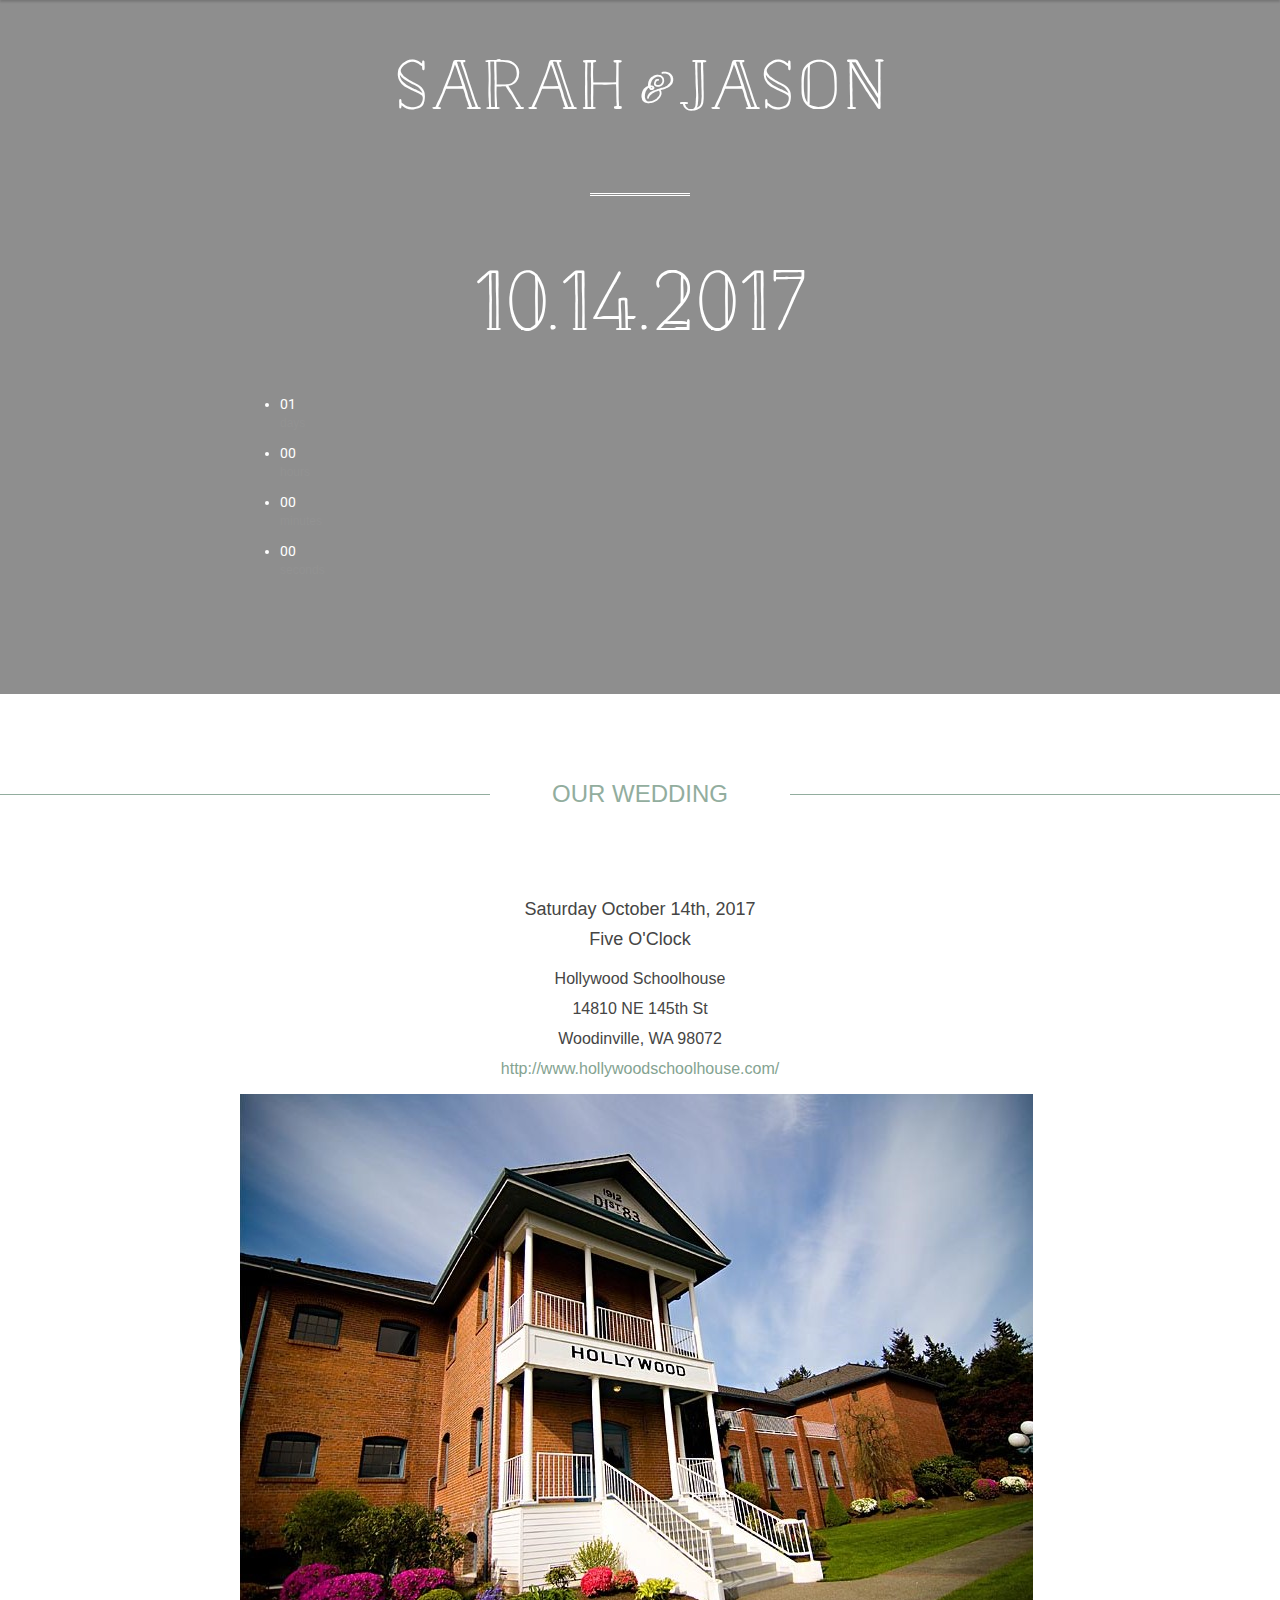
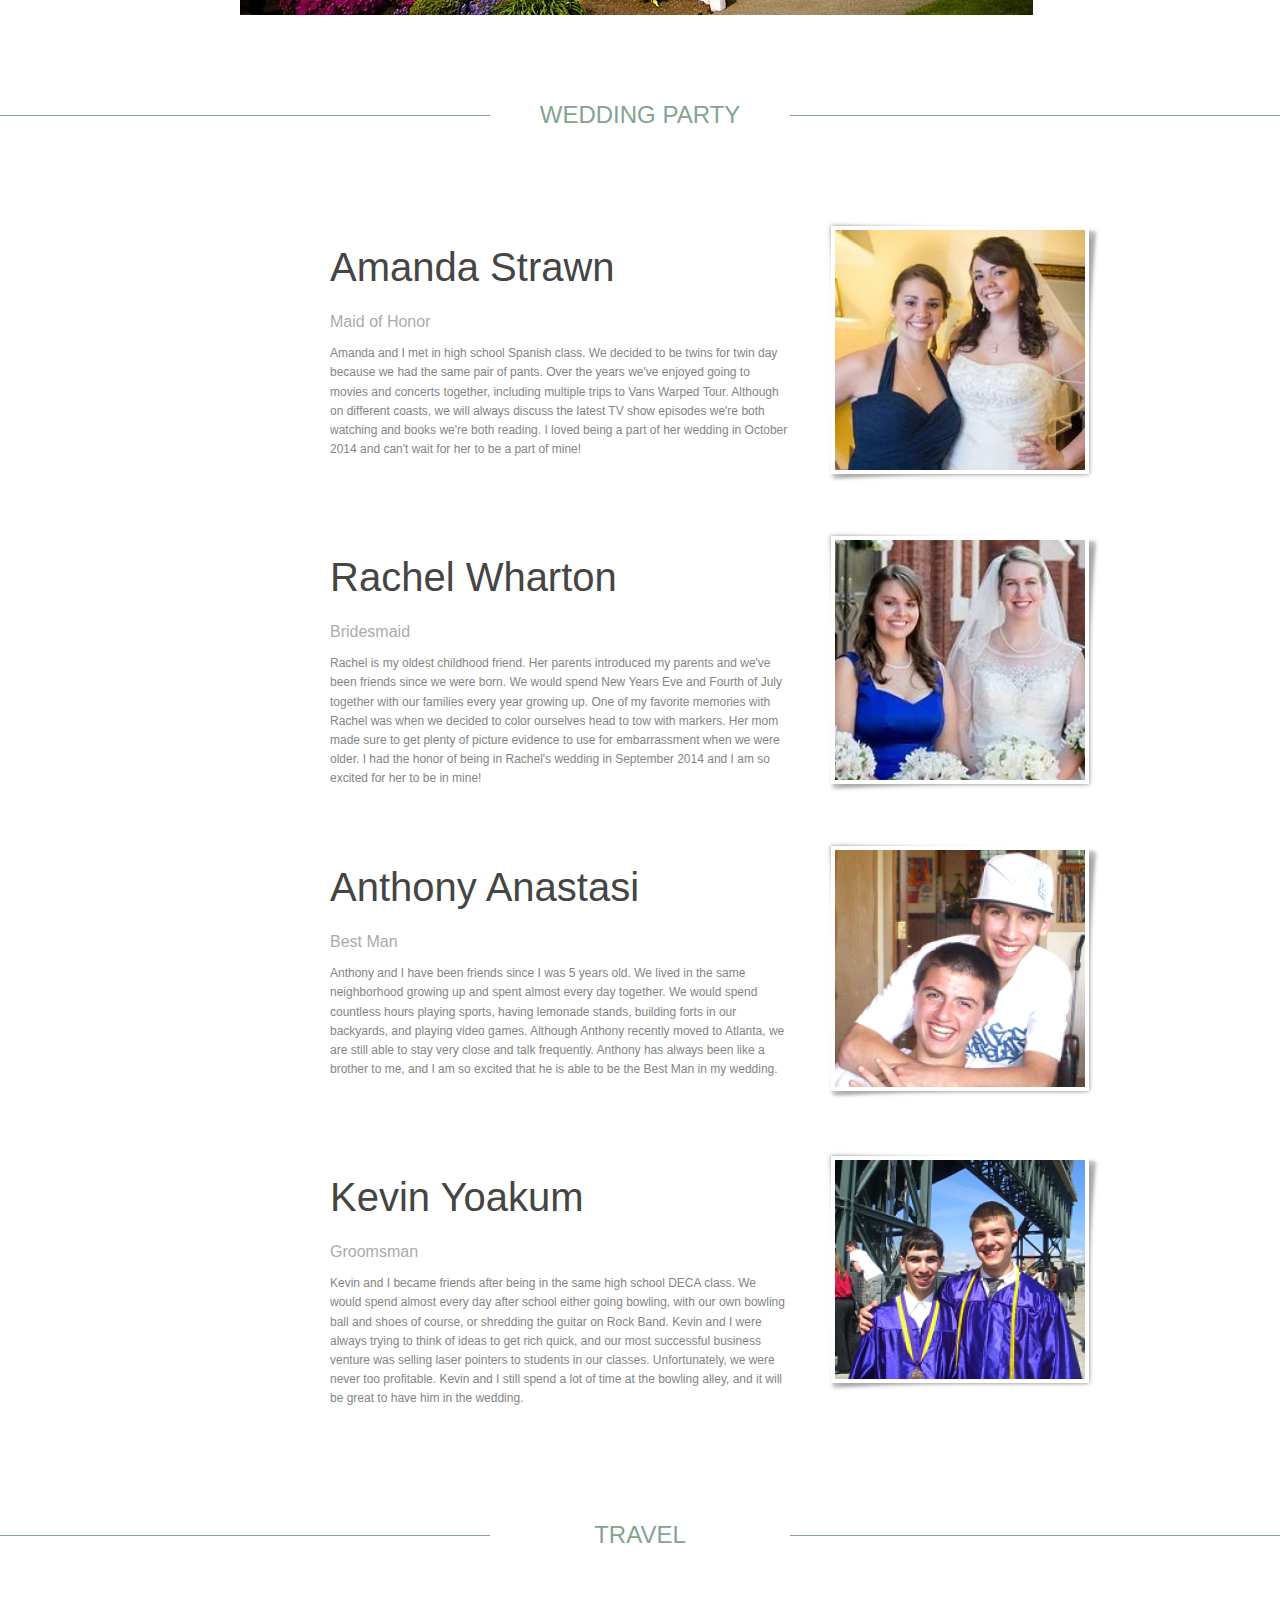
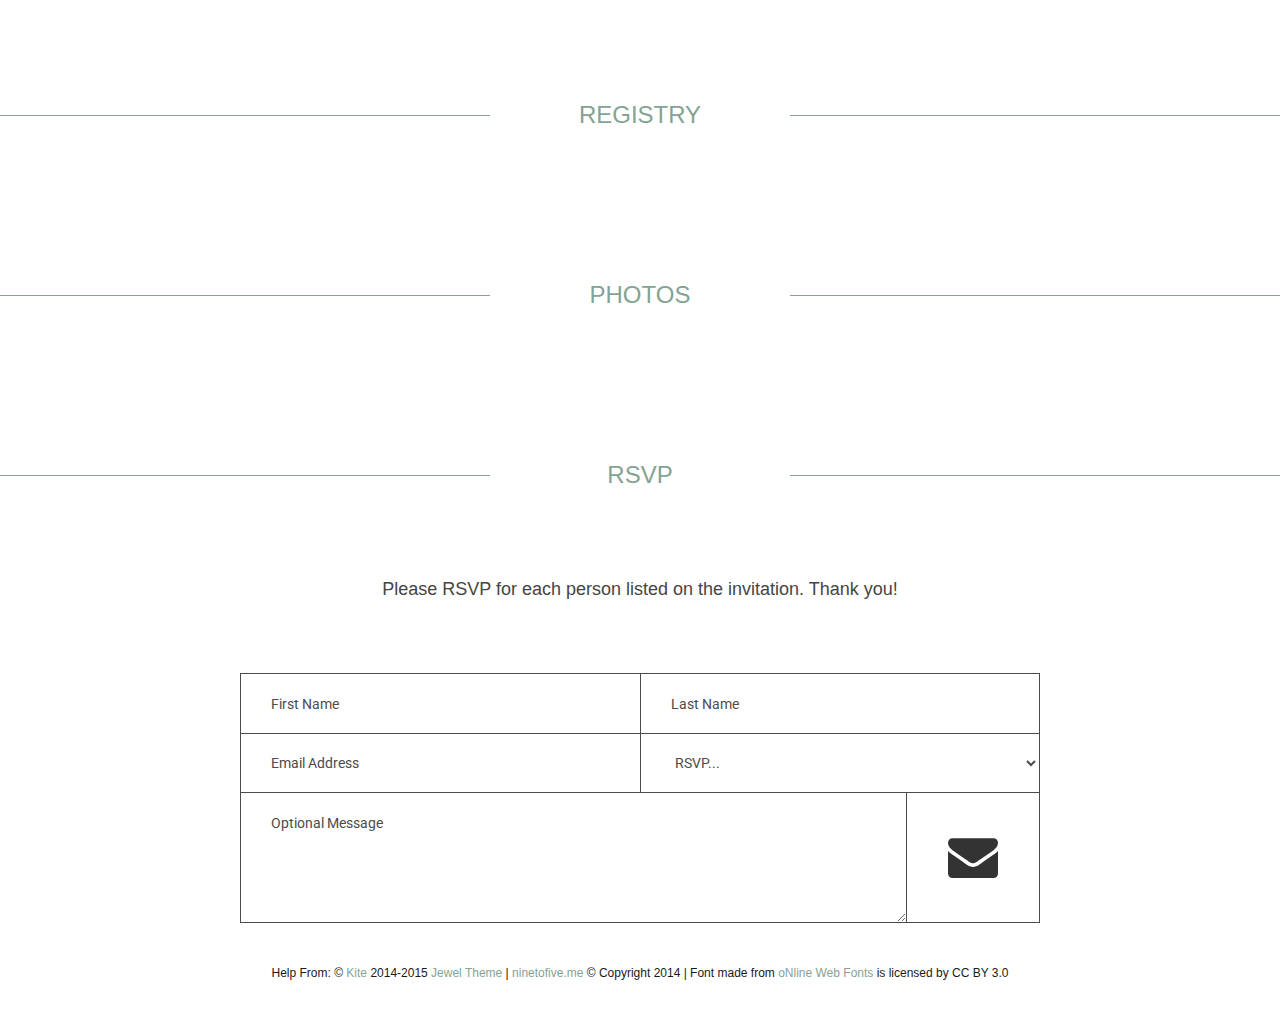
==== index.html @ ae82c568 "delete (" ====
<!DOCTYPE html>
<html>

<head>
	<meta charset="UTF-8">
	<title> Sarah and Jason</title>
	<meta name="description" content="Sarah and Jason's wedding">
	<meta name="author" content="Sarah Kunkler">
	<link rel="icon" href="https://sjkunkler.github.io/sk-and-jj/favicon.ico">

	<!-- Mobile Specific Meta -->
	<meta name="viewport" content="width=device-width, initial-scale=1">
	<!--[if IE]><meta http-equiv='X-UA-Compatible' content='IE=edge,chrome=1'><![endif]-->

	<!-- Bootstrap  -->
	<link href="assets/css/bootstrap.min.css" rel="stylesheet">
	<link href="assets/css/webfont.css" rel="stylesheet" type="text/css" />

	<script type="text/javascript" src="https://cdn.emailjs.com/dist/email.min.js"></script>
	<script type="text/javascript">
	(function(){
		emailjs.init("user_pHI873Y18KcMhNtWOC2Te");
	})();

	</script>
	<!-- icon fonts font Awesome -->
	<link href="assets/css/font-awesome.min.css" rel="stylesheet">

	<!-- Custom Styles -->
	<link href="assets/css/style.css" rel="stylesheet">

	<!--[if lt IE 9]>
	<script src="assets/js/html5shiv.js"></script>
	<![endif]-->
</head>

<body>
	<!-- Preloader -->
	<div id="preloader">
		<div id="loader">
			<div class="dot"></div>
			<div class="dot"></div>
			<div class="dot"></div>
			<div class="dot"></div>
			<div class="dot"></div>
			<div class="dot"></div>
			<div class="dot"></div>
			<div class="dot"></div>
			<div class="lading"></div>
		</div>
	</div>
	<!-- /#preloader -->
	<!-- Preloader End-->


	<!-- Start Menu -->
	<div class="menubar" data-scroll="true">
		<a href="#" class="logo"></a>
		<ul class="mainmenu">
			<li class="active"><a href="#home">Home</a></li>
			<li><a href="#wedding">Our Wedding</a></li>
			<li><a href="#weddingparty">Wedding Party</a></li>
			<li><a href="#travel">Travel</a></li>
			<li><a href="#registry">Registry</a></li>
			<li><a href="#photos">Photos</a></li>
			<li><a href="#rsvp">RSVP</a></li>
		</ul>
	</div>
	<!-- End Menu -->

	<!-- Page Top Section -->
	<section id="home" class="section-style scroll white" data-background-image="images/background/page-top3.jpg">
		<div class="pattern height-resize">
			<div class="container">
				<h1 class="site-title white">
					Sarah<span class="melany" style="font-size:50px;vertical-align:bottom"> &amp; </span>Jason
				</h1>
				<!-- /.site-title -->
				<h3 class="section-name">
					<!--<span>
						10.14.2017
					</span>-->
				</h3>
				<!-- /.section-name -->
				<h2 class="section-title white naive">
					10.14.2017
				</h2>
				<!-- /.Section-title  -->

				<div class="time-count-container">
					<div class="main">
						<div id='content'>
							<ul id="countdown">
								<li><span class="days timenumbers">01</span>
									<p class="timeRefDays timedescription">days</p>
								</li>
								<li><span class="hours timenumbers">00</span>
									<p class="timeRefHours timedescription">hours</p>
								</li>
								<li><span class="minutes timenumbers">00</span>
									<p class="timeRefMinutes timedescription">minutes</p>
								</li>
								<li><span class="seconds timenumbers yellow-text">00</span>
									<p class="timeRefSeconds timedescription">seconds</p>
								</li>
							</ul>
						</div>
					</div>
				</div>

			</div>
			<!-- /.container -->
		</div>
		<!-- /.pattern -->
	</section>
	<!-- /#page-top -->
	<!-- Page Top Section  End -->

	<div id="wedding" class="section divider">
		<h2 id="servicestitle">Our Wedding</h2>
		<a class="scroll" id="services"></a>
	</div>

<!--<div>
	<div style="color:#84a391">
		<span style="font-size:35px;color:#84a391" class="naive">  S</span><span class="melany" style="font-size:20px;vertical-align: text-bottom;text-align:center">&amp;</span><span style="font-size:35px;color:#84a391" class="naive">J</span>
	<div>
</div>-->
	<!-- About Us Section -->
	<section id="" class="section-style">
		<div class="height-resize">
			<div class="container">
				<h3 class="section-description">
					Saturday October 14th, 2017<br> Five O'Clock
				</h3>
				<h4 class="section-description">
					Hollywood Schoolhouse<br> 14810 NE 145th St <br> Woodinville, WA 98072 <br>
					<a href="http://www.hollywoodschoolhouse.com/">http://www.hollywoodschoolhouse.com/</a>
				</h4>
				<img src="images/schoolhouse2.jpg">
			</div>
			<!-- /.container -->
		</div>
		<!-- /.pattern -->
	</section>
	<!-- /#wedding -->

	<div id="weddingparty" class="section divider">
		<h2 id="servicestitle">Wedding Party</h2>
		<a class="scroll" id="services"></a>
	</div>
	<!-- About Us Section -->
	<section id="" class="section-style">
		<div class="height-resize">
			<div class="container">
				<!-- Start Person Block -->
				<div class="person">
					<div class="image">
						<img class="party" src="images/team/manda2_2.jpg"
							onmouseover="this.src='images/team/manda_hover.jpg';"
         					onmouseout="this.src='images/team/manda2_2.jpg';">
					</div>
					<div class="info">
						<h2>Amanda Strawn</h2>
						<h4 class="mid-gray">Maid of Honor</h4>
						<p>Amanda and I met in high school Spanish class. We decided to be twins for twin day because we had the same pair 
							of pants. Over the years we've enjoyed going to movies and concerts together, including multiple trips to Vans Warped Tour. 
							Although on different coasts, we will always discuss the latest TV show episodes we're both watching and books we're both reading. 
							I loved being a part of her wedding in October 2014 and can't wait for her to be a part of mine!
						</p>
					</div>
				</div>
				<div class="clear"></div>
				<div class="person">
					<div class="image">
						<img class="party" src="images/team/rach_2.jpg"
							onmouseover="this.src='images/team/rach_hover.jpg';"
         					onmouseout="this.src='images/team/rach_2.jpg';">
					</div>
					<div class="info">
						<h2>Rachel Wharton</h2>
						<h4 class="mid-gray">Bridesmaid</h4>
						<p>Rachel is my oldest childhood friend. Her parents introduced my parents and we've been friends since we were born.
							We would spend New Years Eve and Fourth of July together with our families every year growing up. One of my favorite 
							memories with Rachel was when we decided to color ourselves head to tow with markers. Her mom made sure to get plenty 
							of picture evidence to use for embarrassment when we were older. I had the honor of being in Rachel's wedding in September  
							2014 and I am so excited for her to be in mine!
						</p>
					</div>
				</div>
				<div class="clear"></div>
				<div class="person">
					<div class="image">
						<img class="party" src="images/team/anthony3_2.png"
							onmouseover="this.src='images/team/anthony_hover.png';"
         					onmouseout="this.src='images/team/anthony3_2.png';">
					</div>
					<div class="info">
						<h2>Anthony Anastasi</h2>
						<h4 class="mid-gray">Best Man</h4>
						<p>Anthony and I have been friends since I was 5 years old. We lived in the same neighborhood growing up and 
							spent almost every day together. We would spend countless hours playing sports, having lemonade stands, 
							building forts in our backyards, and playing video games. Although Anthony recently moved to Atlanta, 
							we are still able to stay very close and talk frequently. Anthony has always been like a brother to me, and 
							I am so excited that he is able to be the Best Man in my wedding.

						</p>
					</div>
				</div>
				<div class="clear"></div>
				<div class="person">
					<div class="image">
						<img class="party" src="images/team/kevin_grad2.png" 
							onmouseover="this.src='images/team/kevin_hover.png';"
         					onmouseout="this.src='images/team/kevin_grad2.png';">
					</div>
					<div class="info">
						<h2>Kevin Yoakum</h2>
						<h4 class="mid-gray">Groomsman</h4>
						<p>Kevin and I became friends after being in the same high school DECA class. We would spend almost every day 
							after school either going bowling, with our own bowling ball and shoes of course, or shredding the guitar 
							on Rock Band. Kevin and I were always trying to think of ideas to get rich quick, and our most successful 
							business venture was selling laser pointers to students in our classes. Unfortunately, we were never too profitable. 
							Kevin and I still spend a lot of time at the bowling alley, and it will be great to have him in the wedding.</p>
					</div>
				</div>
				<!-- Clear :) -->
				<div class="clear"></div>
				<!-- End Person Block -->

			</div>
			<!-- /.container -->
		</div>
		<!-- /.pattern -->


	</section>
	<!-- /#about -->
	<!-- About Us Section End -->

	<div id="travel" class="section divider">
		<h2 id="servicestitle">Travel</h2>
		<a class="scroll" id="services"></a>
	</div>

	<section id="" class="section-style">
		<div class="height-resize">
			<div class="container">
			</div>
		</div>
	</section>

	<div id="registry" class="section divider">
		<h2 id="servicestitle">Registry</h2>
		<a class="scroll" id="services"></a>
	</div>

	<section id="" class="section-style">
		<div class="height-resize">
			<div class="container">
			</div>
		</div>
	</section>

	<div id="photos" class="section divider">
		<h2 id="servicestitle">Photos</h2>
		<a class="scroll" id="services"></a>
	</div>

	<section id="" class="section-style">
		<div class="height-resize">
			<div class="container">
				
			</div>
		</div>
	</section>



	<div id="rsvp" class="section divider">
		<h2 id="servicestitle">RSVP</h2>
		<a class="scroll" id="services"></a>
	</div>
	<!-- Contact Section -->
	<section id="contact" class="section-style">
		<div class="height-resize">
			<div class="container">
				<h3 class="rsvp-heading">Please RSVP for each person listed on the invitation. Thank you!</h3>
				<form id="contact-form"  class="clearfix">
					<div class="contact-box-hide">
						<div class="col-sm-6">
							<input type="text" class="form-control" id="first_name" name="first_name" required placeholder="First Name">
							<span class="first-name-error"></span>
						</div>
						<div class="col-sm-6">
							<input type="text" class="form-control" id="last_name" name="last_name" required placeholder="Last Name">
							<span class="last-name-error"></span>
						</div>
						<div class="col-sm-6">
							<input type="email" class="form-control" id="contact_email" name="contact_email" required placeholder="Email Address">
							<span class="contact-email-error"></span>
						</div>
						<div class="col-sm-6">
							<select name="contact_rsvp" required class="form-control" id="contact_rsvp" >
								<option value="0" disabled selected hidden>RSVP...</option>
								<option value="1">Accept</option>
								<option value="2">Decline</option>
							</select>
							<span class="contact-rsvp-error"></span>
						</div>
						<div class="col-sm-10">
							<textarea class="form-control" rows="5" id="message" name="message" placeholder="Optional Message"></textarea>
							<span class="contact-message-error"></span>
						</div>
						<div class="col-sm-2">
							<button id="contact-submit" class="btn custom-btn col-xs-12" type="submit" name="submit"><i class="fa fa-envelope"></i></button>
							<!--<span id="contact-loading" class="btn custom-btn col-xs-12"> <i class="fa fa-envelope"></i> </span>-->
						</div>
					</div>
					<!-- /.contact-box-hide -->
					<div class="contact-message"></div>

				</form>
				<!-- /#contact-form -->

			</div>
			<!-- /.container -->
		</div>
		<!-- /.pattern -->

	</section>
	<!-- /#contact -->
	<!-- Contact Section End -->



	<!-- Footer Section -->
	<footer id="footer-section">
		<p class="copyright">
			Help From: &copy; <a href="http://jeweltheme.com/html/kite/">Kite</a> 2014-2015 <a href="http://jeweltheme.com">Jewel Theme</a> | 
			<a href="http://ninetofive.me">ninetofive.me</a> © Copyright 2014 |
			Font made from <a href="http://www.onlinewebfonts.com">oNline Web Fonts</a> is licensed by CC BY 3.0
		</p>
	</footer>
	<!-- Footer Section End -->


	<!--jQuery Library -->
	<script type="text/javascript" src="assets/js/jquery-2.1.0.min.js"></script>
	<!-- Modernizr js -->
	<script type="text/javascript" src="assets/js/modernizr-2.8.0.min.js"></script>
	<!-- Plugins -->
	<script type="text/javascript" src="assets/js/plugins.js"></script>
	<!-- Custom JavaScript Functions -->
	<script type="text/javascript" src="assets/js/functions.js"></script>
	<!-- Custom JavaScript Functions -->
	<script type="text/javascript" src="assets/js/jquery.ajaxchimp.min.js"></script>
	<!-- Load jCarousel js -->
	<!-- Load MixItUup js -->
	<!-- Load js -->
	<!--<script type="text/javascript" src="assets/js/custom.js"></script>-->

</body>

</html>
---- assets/css/webfont.css ----
@charset "UTF-8";

@font-face {
  font-family: "dripicons";
  src:url("../fonts/dripicons.eot");
  src:url("../fonts/dripicons.eot?#iefix") format("embedded-opentype"),
    url("../fonts/dripicons.ttf") format("truetype"),
    url("../fonts/dripicons.svg#dripicons") format("svg"),
    url("../fonts/dripicons.woff") format("woff");
  font-weight: normal;
  font-style: normal;

}

@font-face {
  font-family: "nhand";
  src:url("../fonts/NikolaidisHand.ttf") format("truetype");
}

@font-face {
  font-family: "NaiveInline";
  src:url("../fonts/NaiveInlineW00Bold.ttf") format("truetype");
}

@font-face {
  font-family: "Melany";
  src:url("../fonts/MelanyLaneW01Bold.ttf") format("truetype");
}

/*@font-face {
  font-family: "Gill";
  src:url("../fonts/GillSansMT.ttf") format("truetype");
}*/

[data-icon]:before {
  font-family: "dripicons";
  content: attr(data-icon);
  font-style: normal;
  font-weight: normal;
  font-variant: normal;
  text-transform: none !important;
  speak: none;
  display: inline-block;
  text-decoration: none;
  width: 1em;
  line-height: 1em;
  -webkit-font-smoothing: antialiased;
}

[class^="icon-"]:before,
[class*=" icon-"]:before {
  font-family: "dripicons";
  font-style: normal;
  font-weight: normal;
  font-variant: normal;
  text-transform: none !important;
  speak: none;
  display: inline-block;
  text-decoration: none;
  width: 1em;
  line-height: 1em;
  -webkit-font-smoothing: antialiased;
}


.icon-align-center:before {
  content: "\e000";
}

.icon-align-justify:before {
  content: "\e001";
}

.icon-align-left:before {
  content: "\e002";
}

.icon-align-right:before {
  content: "\e003";
}

.icon-arrow-down:before {
  content: "\e004";
}

.icon-arrow-left:before {
  content: "\e005";
}

.icon-arrow-thin-down:before {
  content: "\e006";
}

.icon-arrow-right:before {
  content: "\e007";
}

.icon-arrow-thin-left:before {
  content: "\e008";
}

.icon-arrow-thin-up:before {
  content: "\e009";
}

.icon-arrow-up:before {
  content: "\e010";
}

.icon-attachment:before {
  content: "\e011";
}

.icon-arrow-thin-right:before {
  content: "\e012";
}

.icon-code:before {
  content: "\e013";
}

.icon-cloud:before {
  content: "\e014";
}

.icon-chevron-right:before {
  content: "\e015";
}

.icon-chevron-up:before {
  content: "\e016";
}

.icon-chevron-down:before {
  content: "\e017";
}

.icon-chevron-left:before {
  content: "\e018";
}

.icon-camera:before {
  content: "\e019";
}

.icon-checkmark:before {
  content: "\e020";
}

.icon-calendar:before {
  content: "\e021";
}

.icon-clockwise:before {
  content: "\e022";
}

.icon-conversation:before {
  content: "\e023";
}

.icon-direction:before {
  content: "\e024";
}

.icon-cross:before {
  content: "\e025";
}

.icon-graph-line:before {
  content: "\e026";
}

.icon-gear:before {
  content: "\e027";
}

.icon-graph-bar:before {
  content: "\e028";
}

.icon-export:before {
  content: "\e029";
}

.icon-feed:before {
  content: "\e030";
}

.icon-folder:before {
  content: "\e031";
}

.icon-forward:before {
  content: "\e032";
}

.icon-folder-open:before {
  content: "\e033";
}

.icon-download:before {
  content: "\e034";
}

.icon-document-new:before {
  content: "\e035";
}

.icon-document-edit:before {
  content: "\e036";
}

.icon-document:before {
  content: "\e037";
}

.icon-gaming:before {
  content: "\e038";
}

.icon-graph-pie:before {
  content: "\e039";
}

.icon-heart:before {
  content: "\e040";
}

.icon-headset:before {
  content: "\e041";
}

.icon-help:before {
  content: "\e042";
}

.icon-information:before {
  content: "\e043";
}

.icon-loading:before {
  content: "\e044";
}

.icon-lock:before {
  content: "\e045";
}

.icon-location:before {
  content: "\e046";
}

.icon-lock-open:before {
  content: "\e047";
}

.icon-mail:before {
  content: "\e048";
}

.icon-map:before {
  content: "\e049";
}

.icon-media-loop:before {
  content: "\e050";
}

.icon-mobile-portrait:before {
  content: "\e051";
}

.icon-mobile-landscape:before {
  content: "\e052";
}

.icon-microphone:before {
  content: "\e053";
}

.icon-minus:before {
  content: "\e054";
}

.icon-message:before {
  content: "\e055";
}

.icon-menu:before {
  content: "\e056";
}

.icon-media-stop:before {
  content: "\e057";
}

.icon-media-shuffle:before {
  content: "\e058";
}

.icon-media-previous:before {
  content: "\e059";
}

.icon-media-play:before {
  content: "\e060";
}

.icon-media-next:before {
  content: "\e061";
}

.icon-media-pause:before {
  content: "\e062";
}

.icon-monitor:before {
  content: "\e063";
}

.icon-move:before {
  content: "\e064";
}

.icon-plus:before {
  content: "\e065";
}

.icon-phone:before {
  content: "\e066";
}

.icon-preview:before {
  content: "\e067";
}

.icon-print:before {
  content: "\e068";
}

.icon-media-record:before {
  content: "\e069";
}

.icon-music:before {
  content: "\e070";
}

.icon-home:before {
  content: "\e071";
}

.icon-question:before {
  content: "\e072";
}

.icon-reply:before {
  content: "\e073";
}

.icon-reply-all:before {
  content: "\e074";
}

.icon-return:before {
  content: "\e075";
}

.icon-retweet:before {
  content: "\e076";
}

.icon-search:before {
  content: "\e077";
}

.icon-view-thumb:before {
  content: "\e078";
}

.icon-view-list-large:before {
  content: "\e079";
}

.icon-view-list:before {
  content: "\e080";
}

.icon-upload:before {
  content: "\e081";
}

.icon-user-group:before {
  content: "\e082";
}

.icon-trash:before {
  content: "\e083";
}

.icon-user:before {
  content: "\e084";
}

.icon-thumbs-up:before {
  content: "\e085";
}

.icon-thumbs-down:before {
  content: "\e086";
}

.icon-tablet-portrait:before {
  content: "\e087";
}

.icon-tablet-landscape:before {
  content: "\e088";
}

.icon-tag:before {
  content: "\e089";
}

.icon-star:before {
  content: "\e090";
}

.icon-volume-full:before {
  content: "\e091";
}

.icon-volume-off:before {
  content: "\e092";
}

.icon-warning:before {
  content: "\e093";
}

.icon-window:before {
  content: "\e094";
}
---- assets/css/style.css ----
/*------------------------------------------------------------------- /
Template styles

Template Name: Kite
Template URI: http://jwtheme.com/
Author: JWTheme
Author URI: http://jwtheme.com/
Description: Kite Coming Soon HTML Template by JWTheme
Version: 1.1
License: GNU General Public License v2 or later
License URI: http://www.gnu.org/licenses/gpl-2.0.html
Tags: HTML, Template, Coming Soon, Kite

Template Name: Treviso
Theme URI: http://themeforest.ninetofive.me/treviso/
Description: Responsive HTML5 Template
Author: ninetofive
Author URI: http://www.ninetofive.me
Version: 1.0
							
Designed & Handcrafted by Zan from ninetofive.me

--------------------------------------------------------------------- */

/*bbd3c5*/

/* 1 - Import Google Font
---------------------------------------------------------------------- */
@import url(https://fonts.googleapis.com/css?family=Pacifico);
@import url(https://fonts.googleapis.com/css?family=Roboto:400,300,400italic,700);
/* 1 - Import Google Font End 
---------------------------------------------------------------------- */

.nhand {
	font-family: "nhand"
}

.naive {
	font-family: "NaiveInline"
}

.melany {
	font-family: "Melany"
}

.rsvp-heading {
	text-align: center;
}


/******************************************************************
	Menu
******************************************************************/
.menubar {
	position: fixed;
	top: 0px;
	height: 80px;
	width: 100%;
	z-index: 9999;
	background-color: #FFF;
	margin-top: -80px;
	-moz-box-shadow: 0 2px 2px rgba(0,0,0,0.2);
	-webkit-box-shadow: 0 2px 2px rgba(0,0,0,0.2);
	box-shadow: 0 2px 2px rgba(0,0,0,0.2);
}
.menubar.alt {
	background-color: #f6f6f6;
}
a.logo {
	float: left;
	display: block;
	width: 50px;
	height: 30px;
	background-image: url(../../images/logo3.png);
	margin: 27px 0px 0px 40px;
}
ul.mainmenu {
	font-family: "Open Sans", Verdana, Arial, sans-serif;
	float: right;
	margin: 0px 40px 0px 0px;
	text-transform: uppercase;
	font-weight: 300;
}
ul.mainmenu li {
	cursor: pointer;
	display: inline-block;
	padding: 30px 10px 31px 10px;
}
ul.mainmenu li a {
	font-size: 12px;
	color: #838282;
	-webkit-transition: color 400ms ease;
	-moz-transition: color 400ms ease;
	-o-transition: color 400ms ease;
	-ms-transition: color 400ms ease;
	transition: color 400ms ease;
}
ul.mainmenu li:hover a {
	color: #84a391;
}
ul.mainmenu li.active a {
	font-weight: bold;
	color: #84a391;
}

/******************************************************************
	General
******************************************************************/								
a {
	font-family: "Open Sans", Verdana, Arial, sans-serif;
	text-decoration: none;
	color: #616161;
}
a:hover {
	color: #84a391;
}
b {
	font-weight: bold;
}
p {
	font-family: "Open Sans", Verdana, Arial, sans-serif;
	line-height: 1.6em;
	color: #848484;
	font-size: 12px;
}
h1 {
	font-family: "Open Sans", Verdana, Arial, sans-serif;
	line-height: 1.6em;
	color: #454544;
	text-decoration: none;
	font-size: 40px;
}
h2 {
	font-family: "Open Sans", Verdana, Arial, sans-serif;
	line-height: 1.6em;
	color: #454544;
	text-decoration: none;
	font-size: 40px;
}
h3 {
	font-family: "Open Sans", Verdana, Arial, sans-serif;
	line-height: 1.6em;
	color: #454544;
	text-decoration: none;
	font-size: 18px;
}
h4 {
	font-family: "Open Sans", Verdana, Arial, sans-serif;
	line-height: 1.6em;
	color: #454544;
	text-decoration: none;
	font-size: 16px;
}
h5 {
	font-family: "Open Sans", Verdana, Arial, sans-serif;
	line-height: 1.6em;
	color: #454544;
	text-decoration: none;
	font-size: 14px;
}
h6 {
	font-family: "Open Sans", Verdana, Arial, sans-serif;
	line-height: 1.6em;
	color: #454544;
	text-decoration: none;
	font-size: 12px;
}
.hidden {
	display: none;
}
.block {
	display: block;
}
.left {
	float: left;
}
.right {
	float: right;
}
.clear {
	clear: both;
}

/******************************************************************
	Colors
******************************************************************/
.white {
	color: #FFF;
}
.color {
	color: #84a391;
}
.dark-gray {
	color: #4b4b4b;
}
.mid-gray {
	color: #ababab;
}
.light-gray {
	color: #cfcfcf;
}

/*Main*/
div.section.divider {
	width: 100%;
	height: 40px;
	border-top: 1px solid #84a391;
	text-align: center;
	margin-top: 100px;
	margin-bottom: 40px;
}
div.section.divider.single {
	border-top: 1px solid #84a391;
	margin-top: 150px;
}
div.section.divider h2 {
	font-weight: 400;
	color: #84a391;
	background-color: #FFF;
	margin-top: -20px;
	width: 300px;
	margin-left: auto;
	margin-right: auto;
	font-size: 24px;
	text-transform: uppercase;
}
a.scroll {
	width: 100%;
	display: block;
}

/* 2 - Global Style
---------------------------------------------------------------------- */
body{
	font-family:'Roboto', sans-serif;
	/*color:#fff;*/
	-webkit-font-smoothing:antialiased;
	-moz-osx-font-smoothing:grayscale;
}

a{
	color: #84a391;
}
a:focus{
	outline:none;
	outline-offset:inherit;
}
.section-style{
	background-attachment:inherit;
	background-position:50% 0;
	background-repeat:no-repeat;
	margin:0 auto;
	width:100%;
	background-size:cover;
}
.pattern{
	background:rgba(0,0,0,.5);
	/*background:rgba(0,0,0,.5) url(../images/pattern.png);*/
	padding-top:100px;
}
.container{
	overflow:hidden;
}
.section-name{
	font-weight:700;
	text-align:center;
	text-transform:uppercase;
	margin:0;
}
.section-name span{
	display:inline-block;
	position:relative;
	padding-bottom:15px;
}
.section-name span:before,
.section-name span:after{
	content:"";
	width:100%;
	height:10px;
	border-bottom:1px double #4b4b4b;
	position:absolute;
	left:0;
}
.section-name span:before{
	bottom:0;
}
.section-name span:after{
	bottom:2px;
}
.section-title{
	text-align:center;
	text-transform:uppercase;
	font-weight:300;
	font-size:80px;
}
.section-description{
	font-weight:300;
	text-align:center;
	line-height:30px;
}
.form-control{
	padding: 6px 30px;
}
.form-control,
.btn{
	background-color:transparent;

	-webkit-border-radius:0;
	   -moz-border-radius:0;
	    -ms-border-radius:0;
	     -o-border-radius:0;
	        border-radius:0;

	-webkit-transition:all .25s;
	   -moz-transition:all .25s;
	    -ms-transition:all .25s;
	     -o-transition:all .25s;
	        transition:all .25s;
}
.btn:focus, .btn:active:focus, .btn.active:focus {
 	outline: none; 
 	color: #4b4b4b;
}
.form-control,
.form-control:focus{
	border-color:#4b4b4b;
	color:#4b4b4b;

	-webkit-box-shadow:none;
	   -moz-box-shadow:none;
	    -ms-box-shadow:none;
	     -o-box-shadow:none;
	        box-shadow:none;
}


/* 2.3 - Placeholder color
------------------------------------------ */
.form-control::-webkit-input-placeholder {
   color: #4b4b4b;
}

.form-control:-moz-placeholder { 
   color: #4b4b4b;  
}

.form-control::-moz-placeholder { 
   color: #4b4b4b;  
}

.form-control:-ms-input-placeholder{
	color:#4b4b4b;
}
/* 2.3 - Placeholder color End 
------------------------------------------ */


/* 2.4 - Height Resize
------------------------------------------ */

.pattern.height-resize{
	padding-top: 40px;
}
.height-resize .time-count-container{
	margin-top: 20px !important;
}
.height-resize .team-container .col-sm-4{
	padding-top:20px !important;
}
/* 2.4 - Height Resize End 
------------------------------------------ */


/* 2 - Global Style End 
---------------------------------------------------------------------- */




/* 4 - Page Top Section 
---------------------------------------------------------------------- */
.site-title{
	text-align:center;
	font-size:66px;
	font-family:'NaiveInline';
	margin:0 0 50px 0;
	padding-bottom:50px;
	position:relative;
}
.site-title:before,
.site-title:after{
	content:"";
	width:100px;
	height:10px;
	left:50%;
	margin-left:-50px;
	border-bottom:1px double #fff;
	position:absolute;
}
.site-title:before{
	bottom:0;
}
.site-title:after{
	bottom:2px;
}
#page-top .section-name span:before,
#page-top .section-name span:after{
	content:none;
}
.time-count-container{
	min-height:300px;
	margin-top:50px;
}
.time-box{
	width:150px;
	height:150px;
	display:table;
	border:1px solid #fff;
	margin:50px auto;

	-webkit-border-radius:15px;
	   -moz-border-radius:15px;
	    -ms-border-radius:15px;
	     -o-border-radius:15px;
	        border-radius:15px;
	
	-webkit-transform:rotate(45deg);
	   -moz-transform:rotate(45deg);
	    -ms-transform:rotate(45deg);
	     -o-transform:rotate(45deg);
	        transform:rotate(45deg);
}
.time-box-inner{
	width:150px;
	height:150px;
	display:table;
	text-align:center;

	-webkit-transform:rotate(-45deg);
	   -moz-transform:rotate(-45deg);
	    -ms-transform:rotate(-45deg);
	     -o-transform:rotate(-45deg);
	        transform:rotate(-45deg);
}
.time-number{
	font-size:65px;
	width:100%;
	display:inline-block;
	font-weight:300;
	padding-top: 15%;
	
	
	-webkit-transition:all .25s;
	   -moz-transition:all .25s;
	    -ms-transition:all .25s;
	     -o-transition:all .25s;
	        transition:all .25s;
}
.time-number .digit{
	line-height: 60px;
	display: inline-block;	
	overflow: hidden;
}

.time-name{
	font-size:15px;
	text-transform:uppercase;
	font-weight:700;
}
.time-until{
	text-align:center;
	margin:0;
}
.time-until span{
	color: #fff;
	font-size:18px;
	line-height:40px;
	display:inline-block;
	background-color:#84a391;
	text-transform:uppercase;
	padding:0px 25px;
}
/* 4 - Page Top Section End 
---------------------------------------------------------------------- */


/******************************************************************
	About Us
******************************************************************/
div.person {
	width: 920px;
	margin: 20px auto;
}
div.person div.image {
	width: 340px;
	height: 250px;
	float: right;
	margin-bottom: 40px;
}
div.person div.info {
	width: 520px;
	float: right;
	padding: 0px 30px;
}
div.person div.image img {
	position: absolute;
}



/* 7 - Contact Section
---------------------------------------------------------------------- */
#contact-form .col-sm-6, 
#contact-form .col-sm-10,
#contact-form .col-sm-2{
	padding:0;
}
#contact-form{
	margin-top:70px;
	margin-bottom:10px;
}
#contact-form  input{
	height:60px;
}
#contact-form  select{
	height:60px;
}
#contact-form #first_name{
	border-right:0px solid transparent;
	border-bottom:0px solid transparent;
}
#contact-form #last_name{
	border-bottom:0px solid transparent;
}
#contact-form  #contact_email{
	border-right:0px solid transparent;
}
#contact-form textarea.form-control{
	height:130px;
	border-top:0px solid transparent;
	padding-top: 20px;
}
#contact-form  .btn{
	font-size:50px;
	height:130px;
	border:1px solid #4b4b4b;
	border-left:0px solid transparent;
	border-top:0px solid transparent;
}
#contact-form  .btn:hover{
	color:#84a391;
}
#contact-form  .col-sm-6,
#contact-form  .col-sm-10{
	position: relative;
}
.first-name-error,
.last-name-error,
.contact-email-error,
.contact-rsvp-error,
.contact-message-error{
	color: #4b4b4b;
	position: absolute;
	background: #84a391;
	display: none;
	left: 25px;
	top: -30px;
	padding: 5px 10px;
	border-radius: 3px;
}

.first-name-error:after,
.last-name-error:after,
.contact-email-error:after,
.contact-rsvp-error:after,
.contact-message-error:after{
	position: absolute;
	content: "";
	width: 0;
	height: 0;
	border-style: solid;
	border-width: 12px;
	border-color: #84a391 transparent  transparent transparent;
	left: 25px;
	bottom: -24px;
}
.contact-message{
	text-align: center;
	font-size: 1.125em;
}

/* 7 - Contact Section End 
---------------------------------------------------------------------- */




/* 8 - Footer Section  
---------------------------------------------------------------------- */
#footer-section{
	width: 100%;
	min-height: 80px;
}
#footer-section p{
	margin: 0;
	padding: 25px 15px; 
	text-align: center;
	line-height: 30px;
	color: #1a1a1a;
}
#footer-section p a{
	color: #84a391;
}
/* 8 - Footer Section End 
---------------------------------------------------------------------- */





/* 9 - Media Query 
---------------------------------------------------------------------- */

/* 9.1 - media screen and (max-width: 992px)
------------------------------------------------ */
@media screen and (max-width: 992px){
	.container{
		width:100%;
		max-width:830px;
	}
}
@media (min-width: 992px){
	.container{
		width:100%;
		max-width:830px;
	}
}



/* 9.1 - media screen and (max-width: 992px)  End
------------------------------------------------ */




/* 9.2 - media screen and (max-width: 768px)
------------------------------------------------ */



@media screen and (max-width: 768px){
	.section-title{
		font-size:40px;
	}
	#contact-form #first_name{
		border-right:1px solid #4b4b4b;
	}
	#contact-form #subject{
		border-top:0px solid transparent;
	}
	#contact-form  #email{
		border-right:1px solid #4b4b4b;
	}
		#contact-form  .btn{
	border-left:1px solid #4b4b4b;
	}
}

/* 9.2 - media screen and (max-width: 768px) End
------------------------------------------------ */


/* 9.3 - media screen and (max-width: 1170px)
------------------------------------------------ */
@media (min-width: 1170px){
	.container{
		width:830px;
	}
}
/* 9.3 - media screen and (max-width: 1170px) End
------------------------------------------------ */


/* 9 - Media Query End
---------------------------------------------------------------------- */




/* 10 - Preloader
---------------------------------------------------------------------- */
#preloader{
	position: fixed;
	width: 100%;
	background: rgba(255,255,255,.97);
	height: 100%;
	z-index: 99999999999;

}

#loader {
 	position: absolute;
 	top: 0;
	left: 0;
	right: 0;
	bottom: 0;
	width: 175px;
	height: 175px;
	margin: auto;
}
#loader .dot {
	position: absolute;
	top: 0;
	left: 0;
	right: 0;
	bottom: 0;
	width: 87.5px;
	height: 100%;
	margin: auto;
}
#loader .dot:before {
	content: '';
	position: absolute;
	top: 0;
	left: 0;
	right: 0;
	width: 87.5px;
	height: 87.5px;
	border-radius: 100%;
	-webkit-transform: scale(0);
	   -moz-transform: scale(0);
	    -ms-transform: scale(0);
	     -o-transform: scale(0);
	        transform: scale(0);
}
#loader .dot:nth-child(7n+1) {
	-webkit-transform: rotate(45deg);
	   -moz-transform: rotate(45deg);
	    -ms-transform: rotate(45deg);
	     -o-transform: rotate(45deg);
	        transform: rotate(45deg);
}
#loader .dot:nth-child(7n+1):before {
	background: darkorchid;
	-webkit-animation: load 0.8s linear 0.1s infinite;
	   -moz-animation: load 0.8s linear 0.1s infinite;
	    -ms-animation: load 0.8s linear 0.1s infinite;
	     -o-animation: load 0.8s linear 0.1s infinite;
	        animation: load 0.8s linear 0.1s infinite;
}
#loader .dot:nth-child(7n+2) {
	-webkit-transform: rotate(90deg);
	   -moz-transform: rotate(90deg);
	    -ms-transform: rotate(90deg);
	     -o-transform: rotate(90deg);
	        transform: rotate(90deg);
}
#loader .dot:nth-child(7n+2):before {
background: #4b4b4b;
	-webkit-animation: load 0.8s linear 0.2s infinite;
	   -moz-animation: load 0.8s linear 0.2s infinite;
	    -ms-animation: load 0.8s linear 0.2s infinite;
	     -o-animation: load 0.8s linear 0.2s infinite;
	        animation: load 0.8s linear 0.2s infinite;
}
#loader .dot:nth-child(7n+3) {
	-webkit-transform: rotate(135deg);
	   -moz-transform: rotate(135deg);
	    -ms-transform: rotate(135deg);
	     -o-transform: rotate(135deg);
	        transform: rotate(135deg);
}
#loader .dot:nth-child(7n+3):before {
background: #9500ff;
	-webkit-animation: load 0.8s linear 0.3s infinite;
	   -moz-animation: load 0.8s linear 0.3s infinite;
	    -ms-animation: load 0.8s linear 0.3s infinite;
	     -o-animation: load 0.8s linear 0.3s infinite;
	        animation: load 0.8s linear 0.3s infinite;
}
#loader .dot:nth-child(7n+4) {
	-webkit-transform: rotate(180deg);
	   -moz-transform: rotate(180deg);
	    -ms-transform: rotate(180deg);
	     -o-transform: rotate(180deg);
	        transform: rotate(180deg);
}
#loader .dot:nth-child(7n+4):before {
	background: #84a391;
	-webkit-animation: load 0.8s linear 0.4s infinite;
	   -moz-animation: load 0.8s linear 0.4s infinite;
	    -ms-animation: load 0.8s linear 0.4s infinite;
	     -o-animation: load 0.8s linear 0.4s infinite;
	        animation: load 0.8s linear 0.4s infinite;
}
#loader .dot:nth-child(7n+5) {
	-webkit-transform: rotate(225deg);
	   -moz-transform: rotate(225deg);
	    -ms-transform: rotate(225deg);
	     -o-transform: rotate(225deg);
	        transform: rotate(225deg);
}
#loader .dot:nth-child(7n+5):before {
	background: #ababab;
	-webkit-animation: load 0.8s linear 0.5s infinite;
	   -moz-animation: load 0.8s linear 0.5s infinite;
	    -ms-animation: load 0.8s linear 0.5s infinite;
	     -o-animation: load 0.8s linear 0.5s infinite;
	        animation: load 0.8s linear 0.5s infinite;
}
#loader .dot:nth-child(7n+6) {
	-webkit-transform: rotate(270deg);
	   -moz-transform: rotate(270deg);
	    -ms-transform: rotate(270deg);
	     -o-transform: rotate(270deg);
	        transform: rotate(270deg);
}
#loader .dot:nth-child(7n+6):before {
	background: darkorchid;
	-webkit-animation: load 0.8s linear 0.6s infinite;
	   -moz-animation: load 0.8s linear 0.6s infinite;
	    -ms-animation: load 0.8s linear 0.6s infinite;
	     -o-animation: load 0.8s linear 0.6s infinite;
	        animation: load 0.8s linear 0.6s infinite;
}
#loader .dot:nth-child(7n+7) {
	-webkit-transform: rotate(315deg);
	   -moz-transform: rotate(315deg);
	    -ms-transform: rotate(315deg);
	     -o-transform: rotate(315deg);
	        transform: rotate(315deg);
}
#loader .dot:nth-child(7n+7):before {
	background: darkseagreen;
	-webkit-animation: load 0.8s linear 0.7s infinite;
	   -moz-animation: load 0.8s linear 0.7s infinite;
	    -ms-animation: load 0.8s linear 0.7s infinite;
	     -o-animation: load 0.8s linear 0.7s infinite;
	        animation: load 0.8s linear 0.7s infinite;
}
#loader .dot:nth-child(7n+8) {
	-webkit-transform: rotate(360deg);
	   -moz-transform: rotate(360deg);
	    -ms-transform: rotate(360deg);
	     -o-transform: rotate(360deg);
	        transform: rotate(360deg);
}
#loader .dot:nth-child(7n+8):before {
	background: #bbd3c5;
	-webkit-animation: load 0.8s linear 0.8s infinite;
	   -moz-animation: load 0.8s linear 0.8s infinite;
	    -ms-animation: load 0.8s linear 0.8s infinite;
	     -o-animation: load 0.8s linear 0.8s infinite;
	        animation: load 0.8s linear 0.8s infinite;
}
#loader .lading{
	background-image: url(../images/loading.gif);
	background-repeat: no-repeat;
	position: absolute;
	left: 0;
	right: 0;
	bottom: -40px;
	height: 20px;
	width: 180px;
	background-position: 50% 50%;
}

@-webkit-keyframes load {
	100% {
		opacity: 0;
		-webkit-transform: scale(1);
	}
}
@-moz-keyframes load  {
	100% {
		opacity: 0;
		-moz-transform: scale(1);
	}
}
@-ms-keyframes load {
	100% {
		opacity: 0;
		-ms-transform: scale(1);
	}
}
@-o-keyframes load {
	100% {
		opacity: 0;
		-o-transform: scale(1);
	}
}
@keyframes load {
	100% {
		opacity: 0;
		transform: scale(1);
	}
}

/* 10 - Preloader End
---------------------------------------------------------------------- */

/*****************************************************
* Picture figure
*****************************************************/

img.party {
  border-color: white /* for an acceptable IE result*/;
  border-width: 15px;
  -moz-border-image: url(../images/frame.png) 15 stretch;
  border-image: url(../images/frame.png) 15 stretch;
  border-style: solid;
  margin: auto;
}
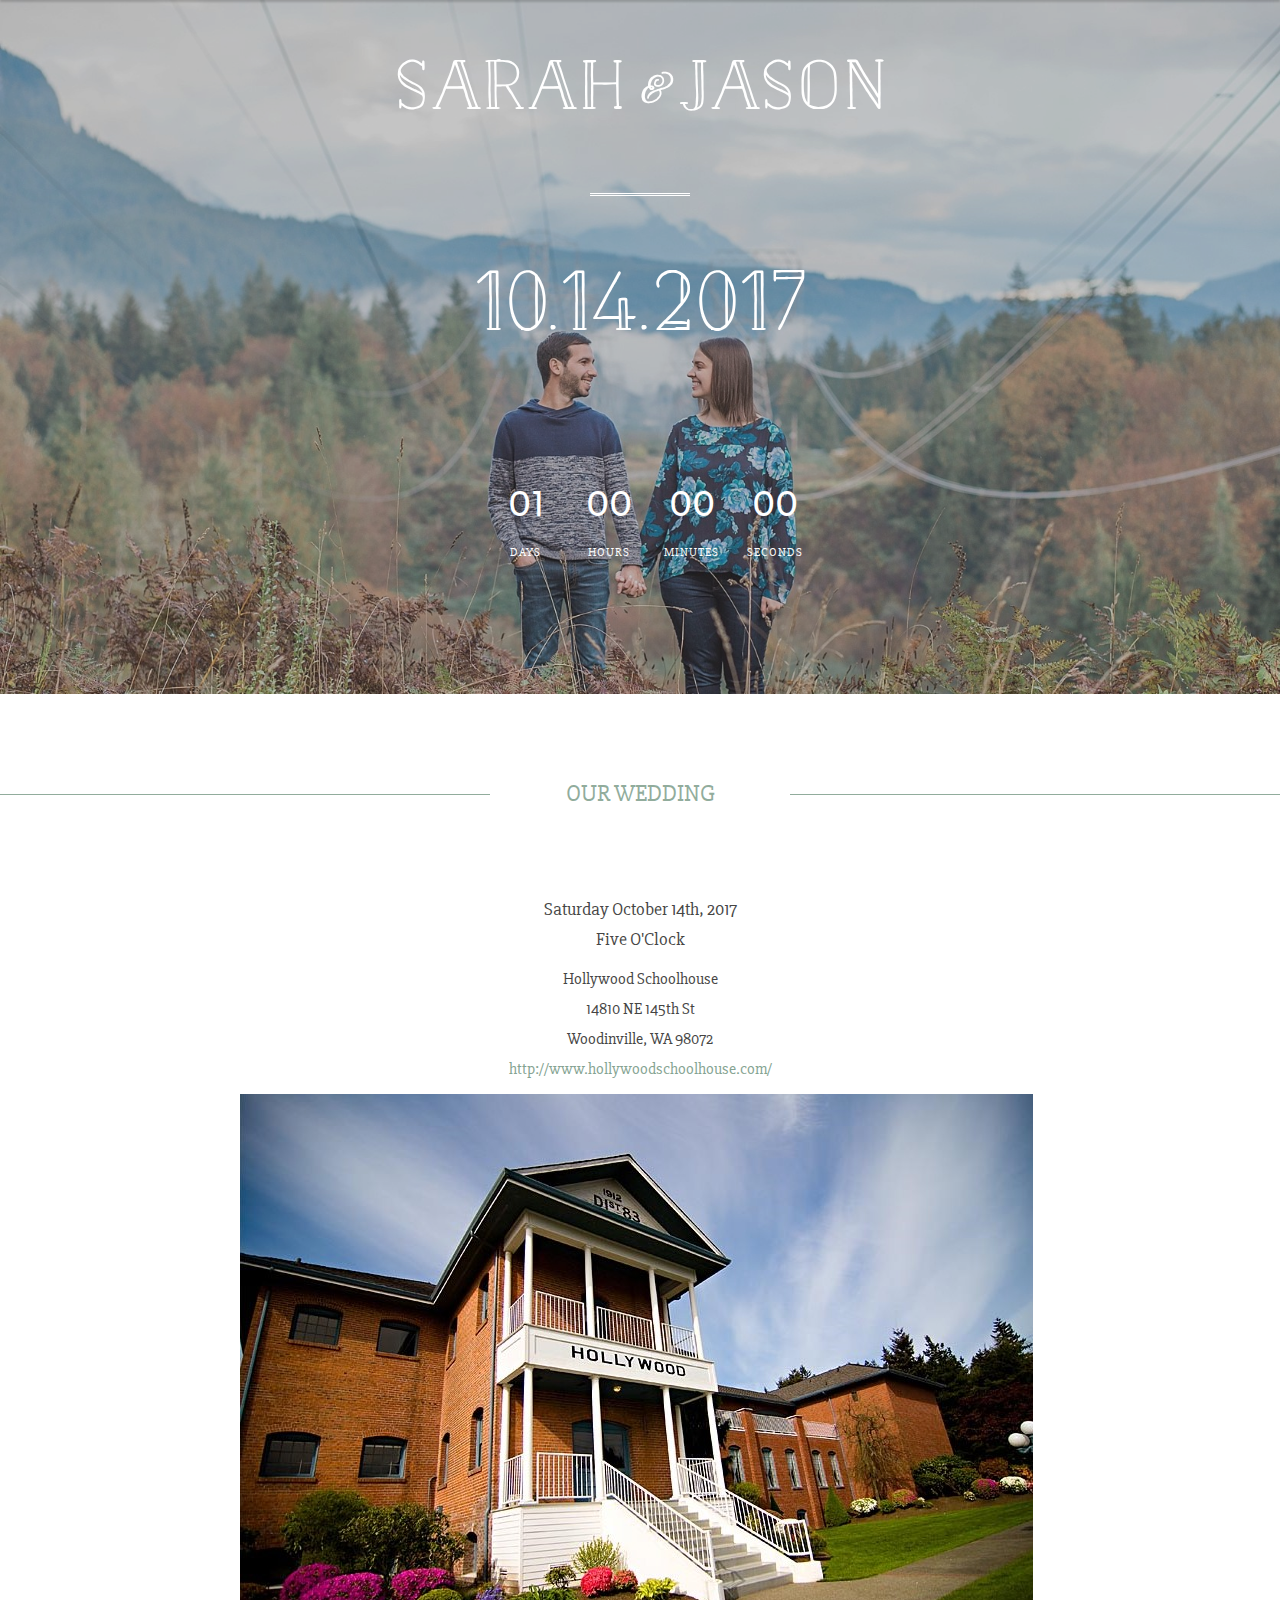
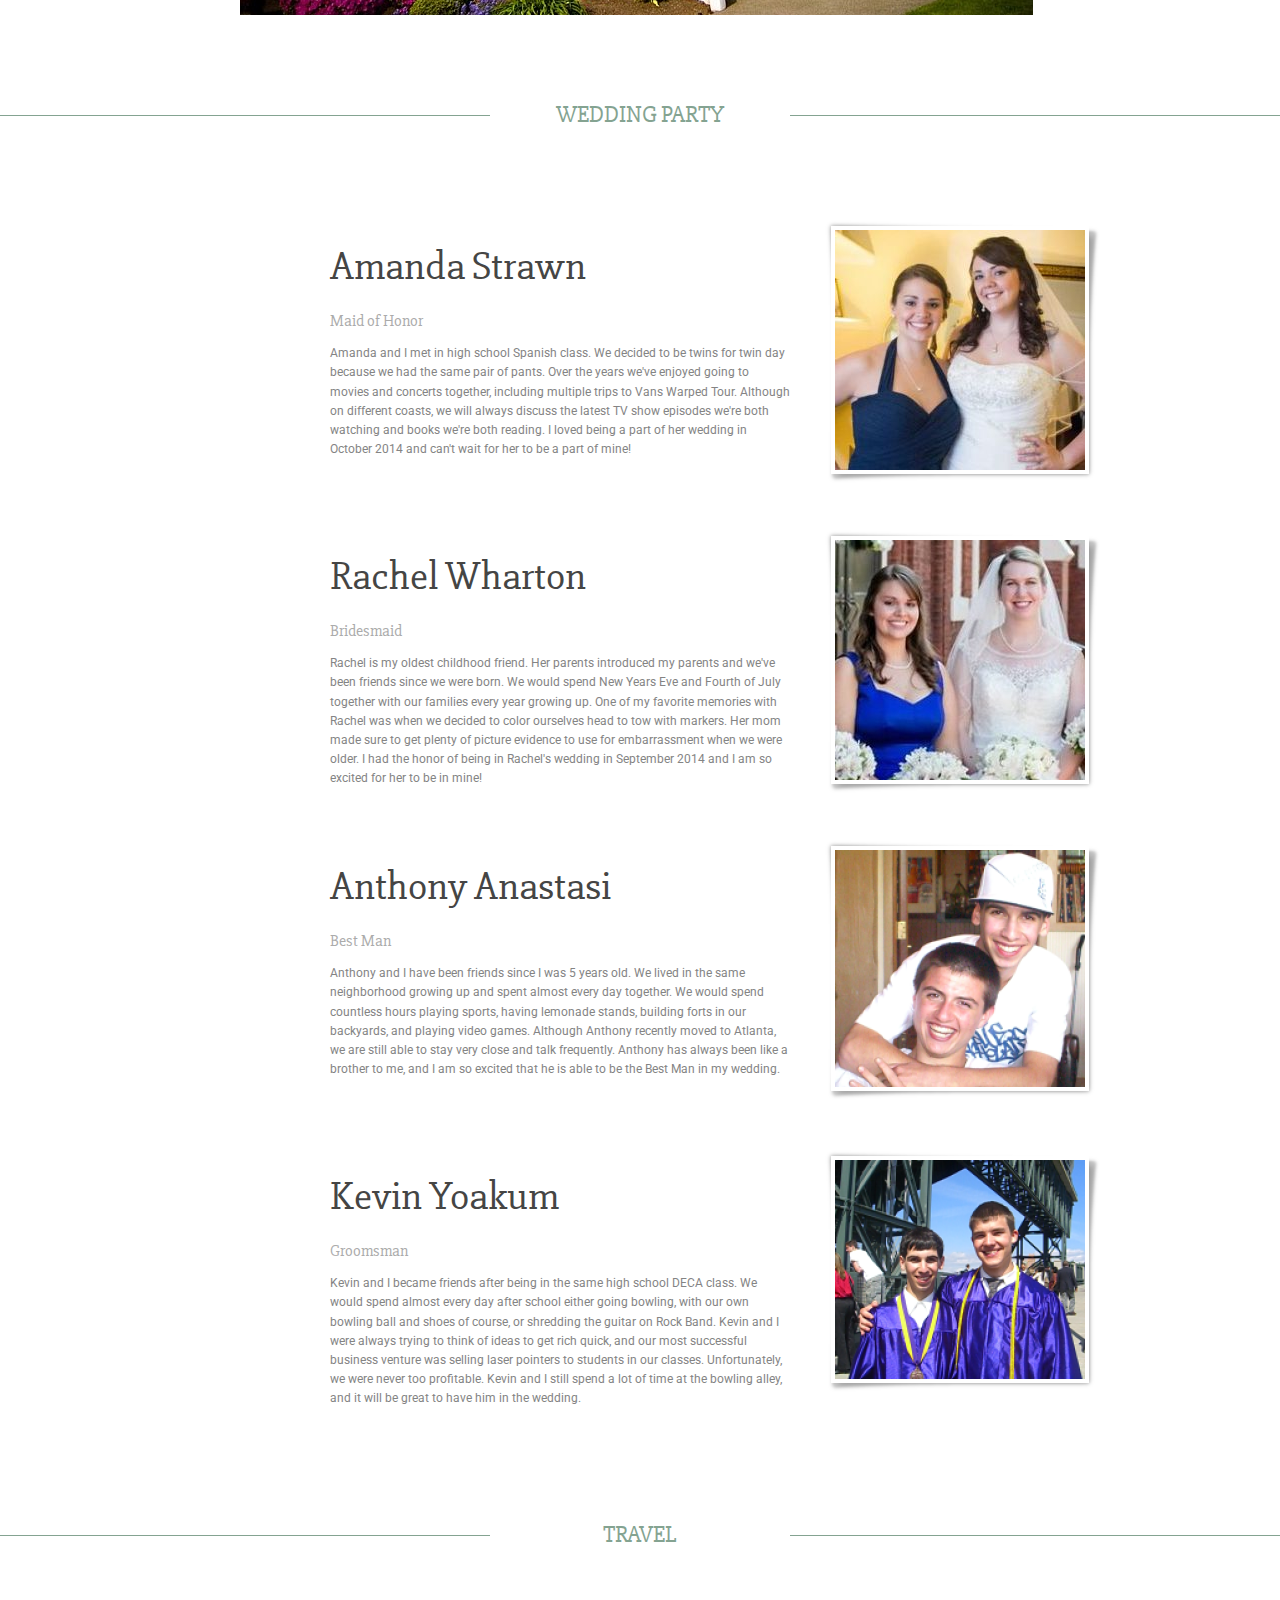
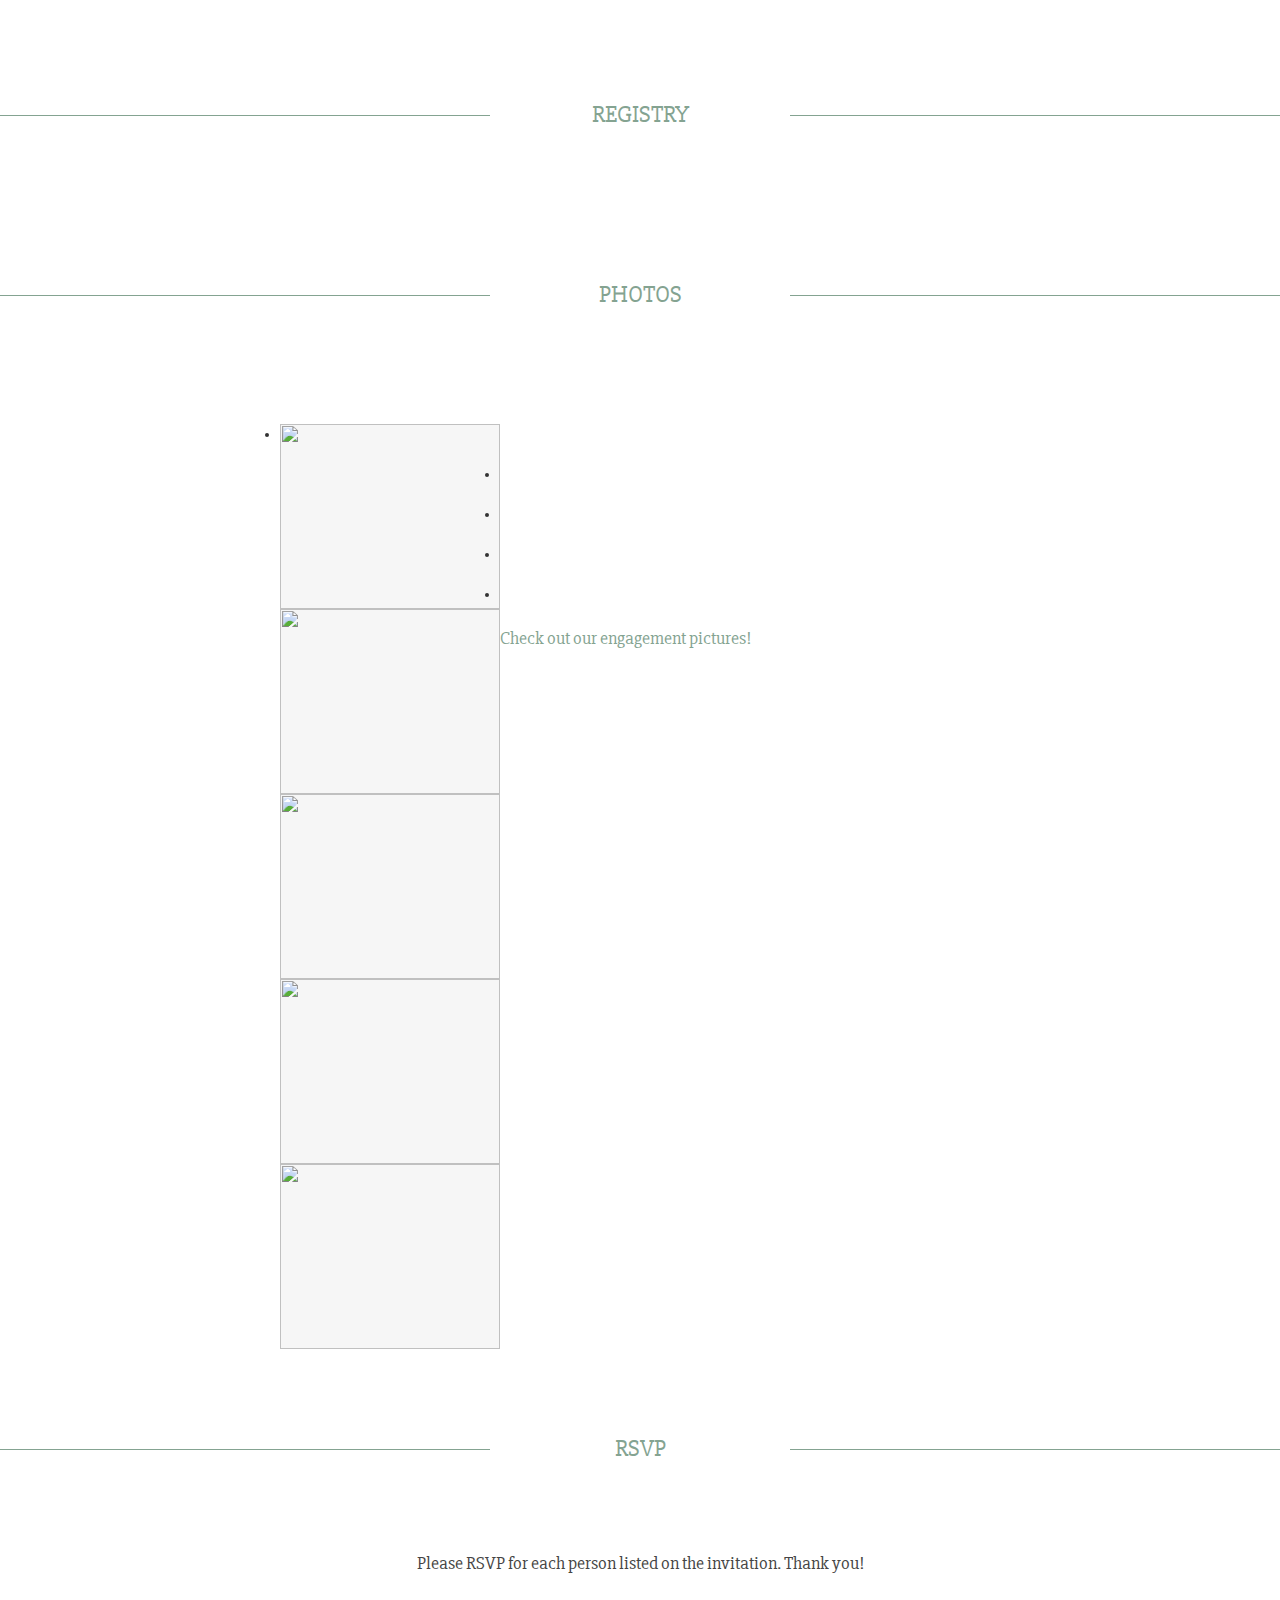
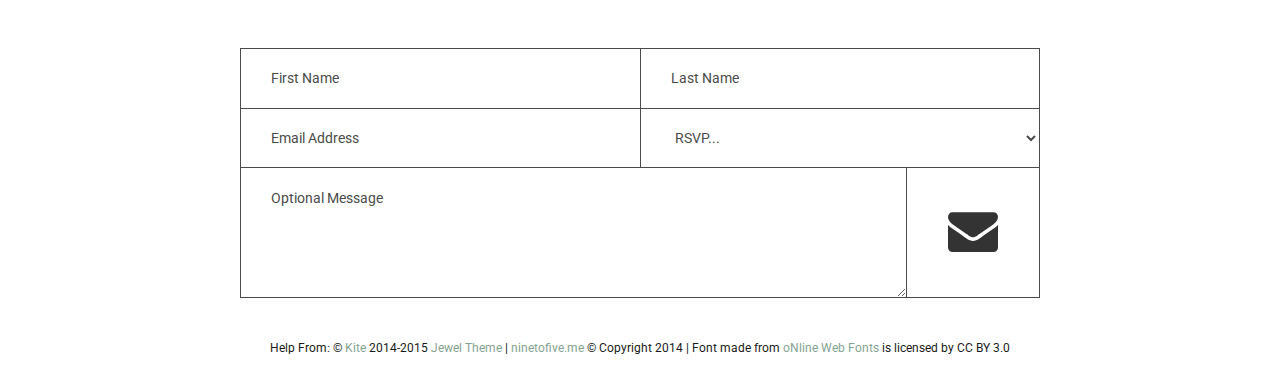
==== commit ec7a632b: "Work in progress photo updates" ====
--- a/index.html
+++ b/index.html
@@ -6,7 +6,7 @@
 	<title> Sarah and Jason</title>
 	<meta name="description" content="Sarah and Jason's wedding">
 	<meta name="author" content="Sarah Kunkler">
-	<link rel="icon" href="https://sjkunkler.github.io/sk-and-jj/favicon.ico">
+	<link rel="shortcut icon" type="image/png" href="favicon.png">
 
 	<!-- Mobile Specific Meta -->
 	<meta name="viewport" content="width=device-width, initial-scale=1">
@@ -69,7 +69,7 @@
 	<!-- End Menu -->
 
 	<!-- Page Top Section -->
-	<section id="home" class="section-style scroll white" data-background-image="images/background/page-top3.jpg">
+	<section id="home" class="section-style scroll white" data-background-image="images/background/page-top4.jpg">
 		<div class="pattern height-resize">
 			<div class="container">
 				<h1 class="site-title white">
@@ -115,13 +115,12 @@
 	</section>
 	<!-- /#page-top -->
 	<!-- Page Top Section  End -->
-
 	<div id="wedding" class="section divider">
 		<h2 id="servicestitle">Our Wedding</h2>
 		<a class="scroll" id="services"></a>
 	</div>
 
-<!--<div>
+	<!--<div>
 	<div style="color:#84a391">
 		<span style="font-size:35px;color:#84a391" class="naive">  S</span><span class="melany" style="font-size:20px;vertical-align: text-bottom;text-align:center">&amp;</span><span style="font-size:35px;color:#84a391" class="naive">J</span>
 	<div>
@@ -156,34 +155,30 @@
 				<!-- Start Person Block -->
 				<div class="person">
 					<div class="image">
-						<img class="party" src="images/team/manda2_2.jpg"
-							onmouseover="this.src='images/team/manda_hover.jpg';"
-         					onmouseout="this.src='images/team/manda2_2.jpg';">
+						<img class="party" src="images/team/manda2_2.jpg" onmouseover="this.src='images/team/manda_hover.jpg';" onmouseout="this.src='images/team/manda2_2.jpg';">
 					</div>
 					<div class="info">
 						<h2>Amanda Strawn</h2>
 						<h4 class="mid-gray">Maid of Honor</h4>
-						<p>Amanda and I met in high school Spanish class. We decided to be twins for twin day because we had the same pair 
-							of pants. Over the years we've enjoyed going to movies and concerts together, including multiple trips to Vans Warped Tour. 
-							Although on different coasts, we will always discuss the latest TV show episodes we're both watching and books we're both reading. 
-							I loved being a part of her wedding in October 2014 and can't wait for her to be a part of mine!
+						<p>Amanda and I met in high school Spanish class. We decided to be twins for twin day because we had the same pair of
+							pants. Over the years we've enjoyed going to movies and concerts together, including multiple trips to Vans Warped
+							Tour. Although on different coasts, we will always discuss the latest TV show episodes we're both watching and books
+							we're both reading. I loved being a part of her wedding in October 2014 and can't wait for her to be a part of mine!
 						</p>
 					</div>
 				</div>
 				<div class="clear"></div>
 				<div class="person">
 					<div class="image">
-						<img class="party" src="images/team/rach_2.jpg"
-							onmouseover="this.src='images/team/rach_hover.jpg';"
-         					onmouseout="this.src='images/team/rach_2.jpg';">
+						<img class="party" src="images/team/rach_2.jpg" onmouseover="this.src='images/team/rach_hover.jpg';" onmouseout="this.src='images/team/rach_2.jpg';">
 					</div>
 					<div class="info">
 						<h2>Rachel Wharton</h2>
 						<h4 class="mid-gray">Bridesmaid</h4>
 						<p>Rachel is my oldest childhood friend. Her parents introduced my parents and we've been friends since we were born.
-							We would spend New Years Eve and Fourth of July together with our families every year growing up. One of my favorite 
-							memories with Rachel was when we decided to color ourselves head to tow with markers. Her mom made sure to get plenty 
-							of picture evidence to use for embarrassment when we were older. I had the honor of being in Rachel's wedding in September  
+							We would spend New Years Eve and Fourth of July together with our families every year growing up. One of my favorite
+							memories with Rachel was when we decided to color ourselves head to tow with markers. Her mom made sure to get plenty
+							of picture evidence to use for embarrassment when we were older. I had the honor of being in Rachel's wedding in September
 							2014 and I am so excited for her to be in mine!
 						</p>
 					</div>
@@ -191,18 +186,16 @@
 				<div class="clear"></div>
 				<div class="person">
 					<div class="image">
-						<img class="party" src="images/team/anthony3_2.png"
-							onmouseover="this.src='images/team/anthony_hover.png';"
-         					onmouseout="this.src='images/team/anthony3_2.png';">
+						<img class="party" src="images/team/anthony3_2.png" onmouseover="this.src='images/team/anthony_hover.png';" onmouseout="this.src='images/team/anthony3_2.png';">
 					</div>
 					<div class="info">
 						<h2>Anthony Anastasi</h2>
 						<h4 class="mid-gray">Best Man</h4>
-						<p>Anthony and I have been friends since I was 5 years old. We lived in the same neighborhood growing up and 
-							spent almost every day together. We would spend countless hours playing sports, having lemonade stands, 
-							building forts in our backyards, and playing video games. Although Anthony recently moved to Atlanta, 
-							we are still able to stay very close and talk frequently. Anthony has always been like a brother to me, and 
-							I am so excited that he is able to be the Best Man in my wedding.
+						<p>Anthony and I have been friends since I was 5 years old. We lived in the same neighborhood growing up and spent almost
+							every day together. We would spend countless hours playing sports, having lemonade stands, building forts in our backyards,
+							and playing video games. Although Anthony recently moved to Atlanta, we are still able to stay very close and talk
+							frequently. Anthony has always been like a brother to me, and I am so excited that he is able to be the Best Man in
+							my wedding.
 
 						</p>
 					</div>
@@ -210,18 +203,16 @@
 				<div class="clear"></div>
 				<div class="person">
 					<div class="image">
-						<img class="party" src="images/team/kevin_grad2.png" 
-							onmouseover="this.src='images/team/kevin_hover.png';"
-         					onmouseout="this.src='images/team/kevin_grad2.png';">
+						<img class="party" src="images/team/kevin_grad2.png" onmouseover="this.src='images/team/kevin_hover.png';" onmouseout="this.src='images/team/kevin_grad2.png';">
 					</div>
 					<div class="info">
 						<h2>Kevin Yoakum</h2>
 						<h4 class="mid-gray">Groomsman</h4>
-						<p>Kevin and I became friends after being in the same high school DECA class. We would spend almost every day 
-							after school either going bowling, with our own bowling ball and shoes of course, or shredding the guitar 
-							on Rock Band. Kevin and I were always trying to think of ideas to get rich quick, and our most successful 
-							business venture was selling laser pointers to students in our classes. Unfortunately, we were never too profitable. 
-							Kevin and I still spend a lot of time at the bowling alley, and it will be great to have him in the wedding.</p>
+						<p>Kevin and I became friends after being in the same high school DECA class. We would spend almost every day after school
+							either going bowling, with our own bowling ball and shoes of course, or shredding the guitar on Rock Band. Kevin and
+							I were always trying to think of ideas to get rich quick, and our most successful business venture was selling laser
+							pointers to students in our classes. Unfortunately, we were never too profitable. Kevin and I still spend a lot of
+							time at the bowling alley, and it will be great to have him in the wedding.</p>
 					</div>
 				</div>
 				<!-- Clear :) -->
@@ -270,9 +261,59 @@
 	<section id="" class="section-style">
 		<div class="height-resize">
 			<div class="container">
-				
-			</div>
-		</div>
+				<!-- Start HomePage Section -->
+				<div class="section full">
+					<h6 class="white">|</h6>
+					<ul class="carousel" id="carousellatest">
+						<!--220 x 185-->
+						<li>
+							<div class="section block">
+								<img src="images/us/mexico.jpg">
+								<div class="content">
+									<h5>Cabo 2013</h5>
+								</div>
+							</div>
+						</li>
+						<li>
+							<div class="section block">
+								<img src="images/us/hawaii.jpg">
+								<div class="content">
+									<h5>Hawaii 2014</h5>
+								</div>
+							</div>
+						</li>
+						<li>
+							<div class="section block">
+								<img src="images/us/vegas.jpg">
+								<div class="content">
+									<h5>Las Vegas 2015</h5>
+								</div>
+							</div>
+						</li>
+						<li>
+							<div class="section block">
+								<img src="images/us/birchbay.jpg">
+								<div class="content">
+									<h5>Birch Bay 2015</h5>
+								</div>
+							</div>
+						</li>
+						<li>
+							<div class="section block">
+								<img src="images/us/whistler.jpg">
+								<div class="content">
+									<h5>Whistler 2016</h5>
+								</div>
+							</div>
+						</li>
+					</ul>
+				</div>
+				<h3>
+					<a href="http://evariebphoto.com/engaged-sarah-jason-at-wallace-falls-state-park/">
+					Check out our engagement pictures!
+					</a>
+				</h3>
+			</div>
 	</section>
 
 
@@ -286,7 +327,7 @@
 		<div class="height-resize">
 			<div class="container">
 				<h3 class="rsvp-heading">Please RSVP for each person listed on the invitation. Thank you!</h3>
-				<form id="contact-form"  class="clearfix">
+				<form id="contact-form" class="clearfix">
 					<div class="contact-box-hide">
 						<div class="col-sm-6">
 							<input type="text" class="form-control" id="first_name" name="first_name" required placeholder="First Name">
@@ -301,7 +342,7 @@
 							<span class="contact-email-error"></span>
 						</div>
 						<div class="col-sm-6">
-							<select name="contact_rsvp" required class="form-control" id="contact_rsvp" >
+							<select name="contact_rsvp" required class="form-control" id="contact_rsvp">
 								<option value="0" disabled selected hidden>RSVP...</option>
 								<option value="1">Accept</option>
 								<option value="2">Decline</option>
@@ -337,9 +378,8 @@
 	<!-- Footer Section -->
 	<footer id="footer-section">
 		<p class="copyright">
-			Help From: &copy; <a href="http://jeweltheme.com/html/kite/">Kite</a> 2014-2015 <a href="http://jeweltheme.com">Jewel Theme</a> | 
-			<a href="http://ninetofive.me">ninetofive.me</a> © Copyright 2014 |
-			Font made from <a href="http://www.onlinewebfonts.com">oNline Web Fonts</a> is licensed by CC BY 3.0
+			Help From: &copy; <a href="http://jeweltheme.com/html/kite/">Kite</a> 2014-2015 <a href="http://jeweltheme.com">Jewel Theme</a>			|
+			<a href="http://ninetofive.me">ninetofive.me</a> © Copyright 2014 | Font made from <a href="http://www.onlinewebfonts.com">oNline Web Fonts</a>			is licensed by CC BY 3.0
 		</p>
 	</footer>
 	<!-- Footer Section End -->
@@ -352,13 +392,11 @@
 	<!-- Plugins -->
 	<script type="text/javascript" src="assets/js/plugins.js"></script>
 	<!-- Custom JavaScript Functions -->
-	<script type="text/javascript" src="assets/js/functions.js"></script>
-	<!-- Custom JavaScript Functions -->
 	<script type="text/javascript" src="assets/js/jquery.ajaxchimp.min.js"></script>
 	<!-- Load jCarousel js -->
-	<!-- Load MixItUup js -->
-	<!-- Load js -->
-	<!--<script type="text/javascript" src="assets/js/custom.js"></script>-->
+	<script type="text/javascript" src="assets/js/jquery.jcarousel.js"></script>
+	<!-- Custom JavaScript Functions -->
+	<script type="text/javascript" src="assets/js/functions.js"></script>
 
 </body>
 
--- a/assets/css/style.css
+++ b/assets/css/style.css
@@ -17,7 +17,7 @@
 Author: ninetofive
 Author URI: http://www.ninetofive.me
 Version: 1.0
-							
+
 Designed & Handcrafted by Zan from ninetofive.me
 
 --------------------------------------------------------------------- */
@@ -28,19 +28,19 @@
 ---------------------------------------------------------------------- */
 @import url(https://fonts.googleapis.com/css?family=Pacifico);
 @import url(https://fonts.googleapis.com/css?family=Roboto:400,300,400italic,700);
-/* 1 - Import Google Font End 
+@import url(https://fonts.googleapis.com/css?family=Slabo+27px);
+/* 1 - Import Google Font End
 ---------------------------------------------------------------------- */
 
 .nhand {
-	font-family: "nhand"
-}
-
+	font-family: "nhand";
+}
 .naive {
-	font-family: "NaiveInline"
+	font-family: "NaiveInline";
 }
 
 .melany {
-	font-family: "Melany"
+	font-family: "Melany";
 }
 
 .rsvp-heading {
@@ -75,7 +75,7 @@
 	margin: 27px 0px 0px 40px;
 }
 ul.mainmenu {
-	font-family: "Open Sans", Verdana, Arial, sans-serif;
+	font-family: 'Slabo 27px', serif;
 	float: right;
 	margin: 0px 40px 0px 0px;
 	text-transform: uppercase;
@@ -105,11 +105,9 @@
 
 /******************************************************************
 	General
-******************************************************************/								
+******************************************************************/
 a {
-	font-family: "Open Sans", Verdana, Arial, sans-serif;
 	text-decoration: none;
-	color: #616161;
 }
 a:hover {
 	color: #84a391;
@@ -118,48 +116,47 @@
 	font-weight: bold;
 }
 p {
-	font-family: "Open Sans", Verdana, Arial, sans-serif;
 	line-height: 1.6em;
 	color: #848484;
 	font-size: 12px;
 }
 h1 {
-	font-family: "Open Sans", Verdana, Arial, sans-serif;
+	font-family: 'Slabo 27px', serif;
 	line-height: 1.6em;
 	color: #454544;
 	text-decoration: none;
 	font-size: 40px;
 }
 h2 {
-	font-family: "Open Sans", Verdana, Arial, sans-serif;
+	font-family: 'Slabo 27px', serif;
 	line-height: 1.6em;
 	color: #454544;
 	text-decoration: none;
 	font-size: 40px;
 }
 h3 {
-	font-family: "Open Sans", Verdana, Arial, sans-serif;
+	font-family: 'Slabo 27px', serif;
 	line-height: 1.6em;
 	color: #454544;
 	text-decoration: none;
 	font-size: 18px;
 }
 h4 {
-	font-family: "Open Sans", Verdana, Arial, sans-serif;
+	font-family: 'Slabo 27px', serif;
 	line-height: 1.6em;
 	color: #454544;
 	text-decoration: none;
 	font-size: 16px;
 }
 h5 {
-	font-family: "Open Sans", Verdana, Arial, sans-serif;
+	font-family: 'Slabo 27px', serif;
 	line-height: 1.6em;
 	color: #454544;
 	text-decoration: none;
 	font-size: 14px;
 }
 h6 {
-	font-family: "Open Sans", Verdana, Arial, sans-serif;
+	font-family: 'Slabo 27px', serif;
 	line-height: 1.6em;
 	color: #454544;
 	text-decoration: none;
@@ -201,6 +198,7 @@
 }
 
 /*Main*/
+
 div.section.divider {
 	width: 100%;
 	height: 40px;
@@ -229,11 +227,94 @@
 	display: block;
 }
 
+/******************************************************************
+	Home Page
+******************************************************************/
+div.section.full {
+	/*margin: 40px 0px;*/
+	clear: both;
+	width: 830px;
+	/*overflow: hidden;*/
+}
+div.section.full li {
+	width: 220px;
+	margin-top: 20px;
+	margin-right: 26px;
+}
+div.section.block {
+	width: 220px;
+	height: 185px;
+	background-color: #f6f6f6;
+	text-align: center;
+	float: left;
+	cursor: pointer;
+}
+div.section.block h5 {
+	margin-top: 15px;
+}
+div.section.block h6 {
+	color: #838282;
+}
+div.section.block img {
+	width: 220px;
+	height: 185px;
+	display: block;
+	position: absolute;
+	margin-top: 0px;
+	margin-left: 0px;
+	z-index: 1;
+}
+div.section.block .content {
+	width: 220px;
+	height: 50px;
+	position: absolute;
+	z-index: 5;
+	background-color: #f6f6f6;
+	margin-top: 140px;
+	display: none;
+	opacity: .7;
+}
+
+div.section.full li:last-child  {
+	margin-right: 0px;
+}
+
+
+
+/******************************************************************
+	jCarousel
+******************************************************************/
+.jcarousel-prev, .jcarousel-next {
+	width: 20px;
+	height: 20px;
+	background-image: url(../images/carouselcontrols.png);
+	background-repeat: no-repeat;
+	background-color: #84a391;
+	cursor: pointer;
+	position: absolute;
+}
+.jcarousel-prev-disabled, .jcarousel-next-disabled {
+	width: 20px;
+	height: 20px;
+	background-image: url(../images/carouselcontrols.png);
+	background-repeat: no-repeat;
+	background-color: #cfcfcf;
+	cursor: pointer;
+	position: absolute;
+}
+.jcarousel-next, .jcarousel-next-disabled {
+	background-position: -20px 0px;
+	top: -25px;
+	right: 15px;
+}
+.jcarousel-prev, .jcarousel-prev-disabled {
+	top: -25px;
+	right: 37px;
+}
 /* 2 - Global Style
 ---------------------------------------------------------------------- */
 body{
 	font-family:'Roboto', sans-serif;
-	/*color:#fff;*/
 	-webkit-font-smoothing:antialiased;
 	-moz-osx-font-smoothing:grayscale;
 }
@@ -254,7 +335,7 @@
 	background-size:cover;
 }
 .pattern{
-	background:rgba(0,0,0,.5);
+	background:rgba(0,0,0,.25);
 	/*background:rgba(0,0,0,.5) url(../images/pattern.png);*/
 	padding-top:100px;
 }
@@ -318,7 +399,7 @@
 	        transition:all .25s;
 }
 .btn:focus, .btn:active:focus, .btn.active:focus {
- 	outline: none; 
+ 	outline: none;
  	color: #4b4b4b;
 }
 .form-control,
@@ -340,18 +421,18 @@
    color: #4b4b4b;
 }
 
-.form-control:-moz-placeholder { 
-   color: #4b4b4b;  
-}
-
-.form-control::-moz-placeholder { 
-   color: #4b4b4b;  
+.form-control:-moz-placeholder {
+   color: #4b4b4b;
+}
+
+.form-control::-moz-placeholder {
+   color: #4b4b4b;
 }
 
 .form-control:-ms-input-placeholder{
 	color:#4b4b4b;
 }
-/* 2.3 - Placeholder color End 
+/* 2.3 - Placeholder color End
 ------------------------------------------ */
 
 
@@ -367,17 +448,17 @@
 .height-resize .team-container .col-sm-4{
 	padding-top:20px !important;
 }
-/* 2.4 - Height Resize End 
+/* 2.4 - Height Resize End
 ------------------------------------------ */
 
 
-/* 2 - Global Style End 
----------------------------------------------------------------------- */
-
-
-
-
-/* 4 - Page Top Section 
+/* 2 - Global Style End
+---------------------------------------------------------------------- */
+
+
+
+
+/* 4 - Page Top Section
 ---------------------------------------------------------------------- */
 .site-title{
 	text-align:center;
@@ -423,7 +504,7 @@
 	    -ms-border-radius:15px;
 	     -o-border-radius:15px;
 	        border-radius:15px;
-	
+
 	-webkit-transform:rotate(45deg);
 	   -moz-transform:rotate(45deg);
 	    -ms-transform:rotate(45deg);
@@ -448,8 +529,8 @@
 	display:inline-block;
 	font-weight:300;
 	padding-top: 15%;
-	
-	
+
+
 	-webkit-transition:all .25s;
 	   -moz-transition:all .25s;
 	    -ms-transition:all .25s;
@@ -458,7 +539,7 @@
 }
 .time-number .digit{
 	line-height: 60px;
-	display: inline-block;	
+	display: inline-block;
 	overflow: hidden;
 }
 
@@ -480,7 +561,7 @@
 	text-transform:uppercase;
 	padding:0px 25px;
 }
-/* 4 - Page Top Section End 
+/* 4 - Page Top Section End
 ---------------------------------------------------------------------- */
 
 
@@ -510,7 +591,7 @@
 
 /* 7 - Contact Section
 ---------------------------------------------------------------------- */
-#contact-form .col-sm-6, 
+#contact-form .col-sm-6,
 #contact-form .col-sm-10,
 #contact-form .col-sm-2{
 	padding:0;
@@ -589,13 +670,13 @@
 	font-size: 1.125em;
 }
 
-/* 7 - Contact Section End 
----------------------------------------------------------------------- */
-
-
-
-
-/* 8 - Footer Section  
+/* 7 - Contact Section End
+---------------------------------------------------------------------- */
+
+
+
+
+/* 8 - Footer Section
 ---------------------------------------------------------------------- */
 #footer-section{
 	width: 100%;
@@ -603,7 +684,7 @@
 }
 #footer-section p{
 	margin: 0;
-	padding: 25px 15px; 
+	padding: 25px 15px;
 	text-align: center;
 	line-height: 30px;
 	color: #1a1a1a;
@@ -611,14 +692,14 @@
 #footer-section p a{
 	color: #84a391;
 }
-/* 8 - Footer Section End 
----------------------------------------------------------------------- */
-
-
-
-
-
-/* 9 - Media Query 
+/* 8 - Footer Section End
+---------------------------------------------------------------------- */
+
+
+
+
+
+/* 9 - Media Query
 ---------------------------------------------------------------------- */
 
 /* 9.1 - media screen and (max-width: 992px)
@@ -912,3 +993,82 @@
   border-style: solid;
   margin: auto;
 }
+
+/* Counter*/
+.main {
+        /*position: absolute;*/
+        width: 100%;
+        height: 100%;
+        top: 50%;
+        /*left: 50%;*/
+        margin: 0 auto;
+		padding-top: 100px;
+        /*transform: translate(-55%, -15%);*/
+		font-family: 'Slabo 27px', serif;
+}
+        #content {
+            width: 100%;
+            max-width: 800px;
+            padding: (0, 500, 0, 0);
+            min-height: 24px;
+            height: 100%;
+            position: relative;
+            text-align: center;
+            top: 33%;
+		}
+
+            #content p {
+                color: white;
+                font-size: 12px;
+                margin: 0 auto;
+                padding: 0;
+                letter-spacing: .5rem;
+                text-transform: uppercase;
+				font-family: 'Slabo 27px', serif;
+			}
+             #content p:last-child {
+                    /*font-size: 0.75rem;*/
+                    font-weight: 100;
+                    margin: 3em auto;
+                    padding: 0;
+                    letter-spacing: .1rem;
+					font-family: 'Slabo 27px', serif;
+                }
+            
+            #content div {
+                color: #fff;
+                margin: 0 auto;
+                line-height: 100px;
+                /*font-size: 1rem;*/
+                font-weight: 700;
+			}
+             .main ul {
+                    list-style-type: none;
+                    margin-bottom: 0;
+                    margin-left: 0;
+			 }
+              .main li {
+                        display: inline-block;
+                        margin-right: 2rem;
+                        width: 6rem;
+                    }
+                
+                .timenumbers {
+                    display: block;
+                    /*font-size: 1.3rem;*/
+					font-size: 45px;
+                    font-weight: 200;
+                    line-height: 1.5rem;
+                    margin: 0 auto;
+                    text-align: center;
+                }
+                p.timedescription {
+                    /*font-size: 1.5rem;*/
+                    /*font-variant: small-caps;*/
+                    line-height: 1.5rem;
+                    margin: 0 auto;
+                    text-align: center;
+                    position: relative;
+                    top: 0px;
+                }
+        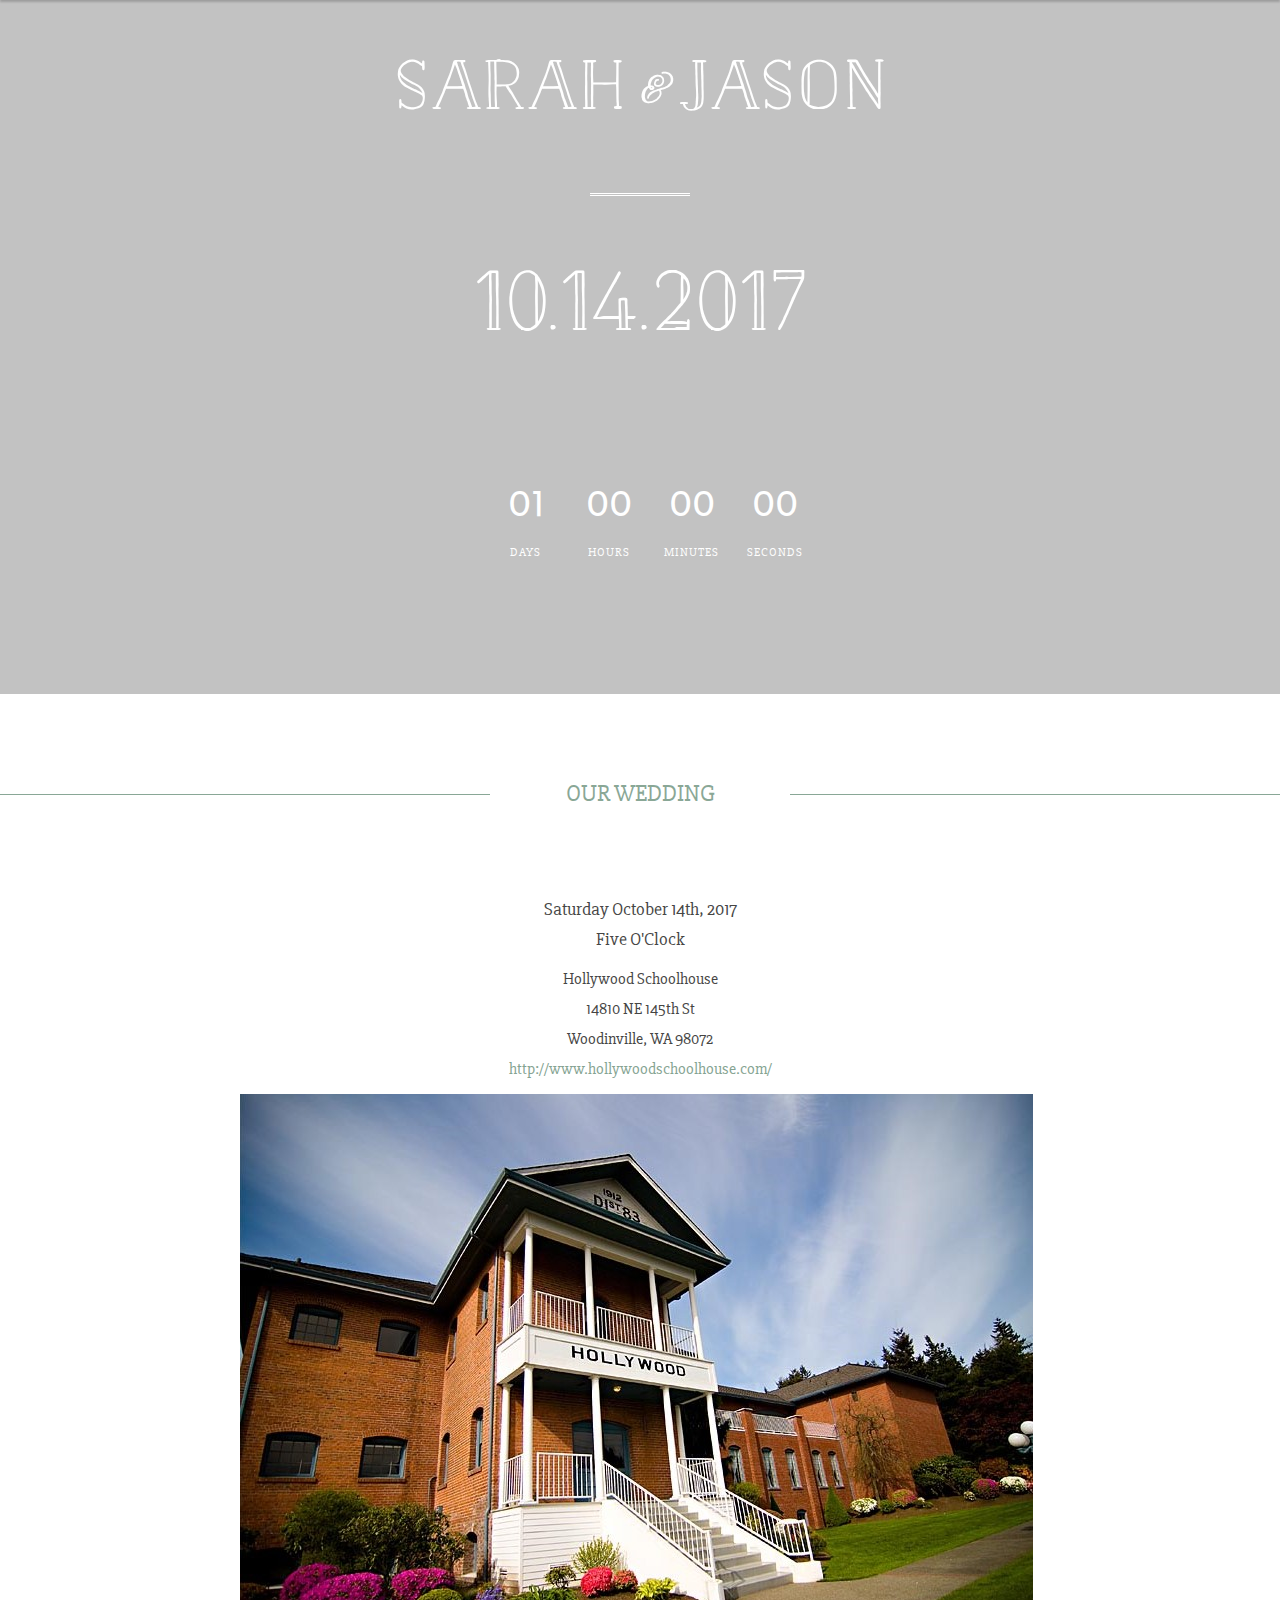
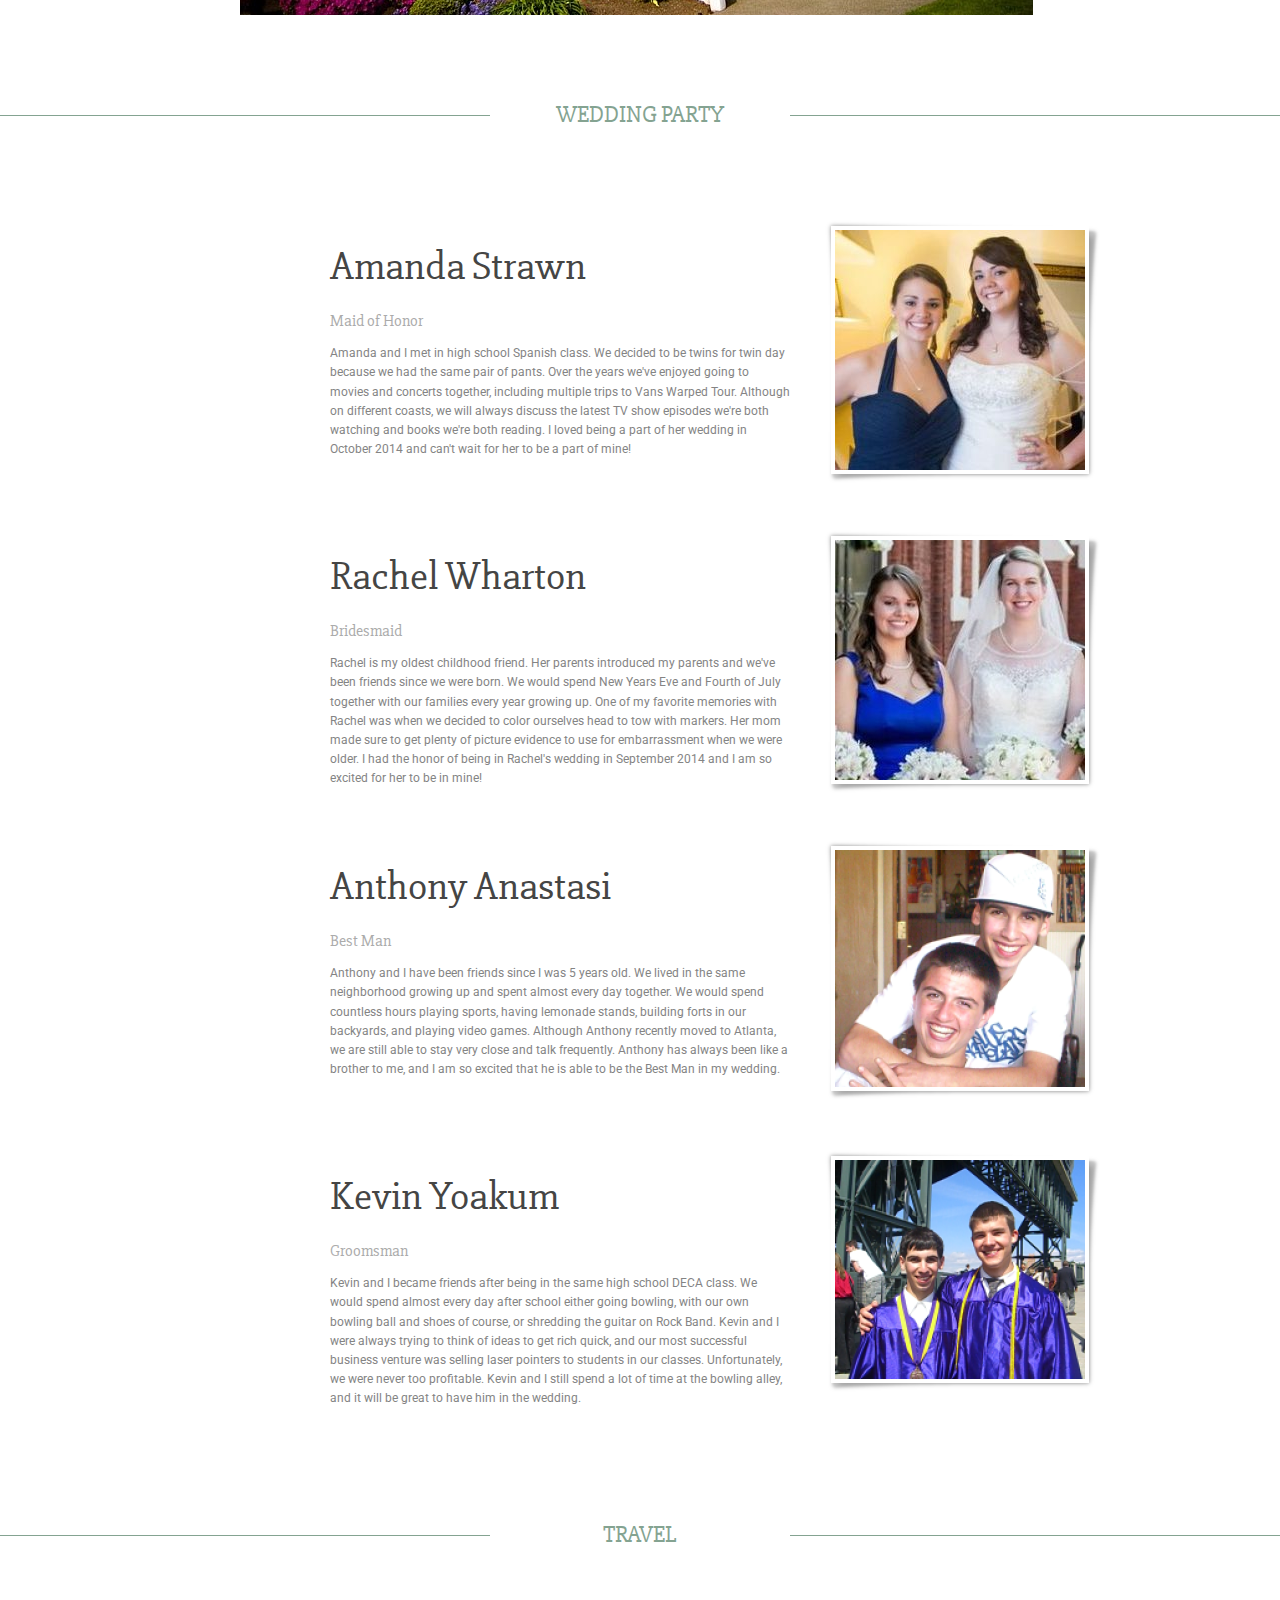
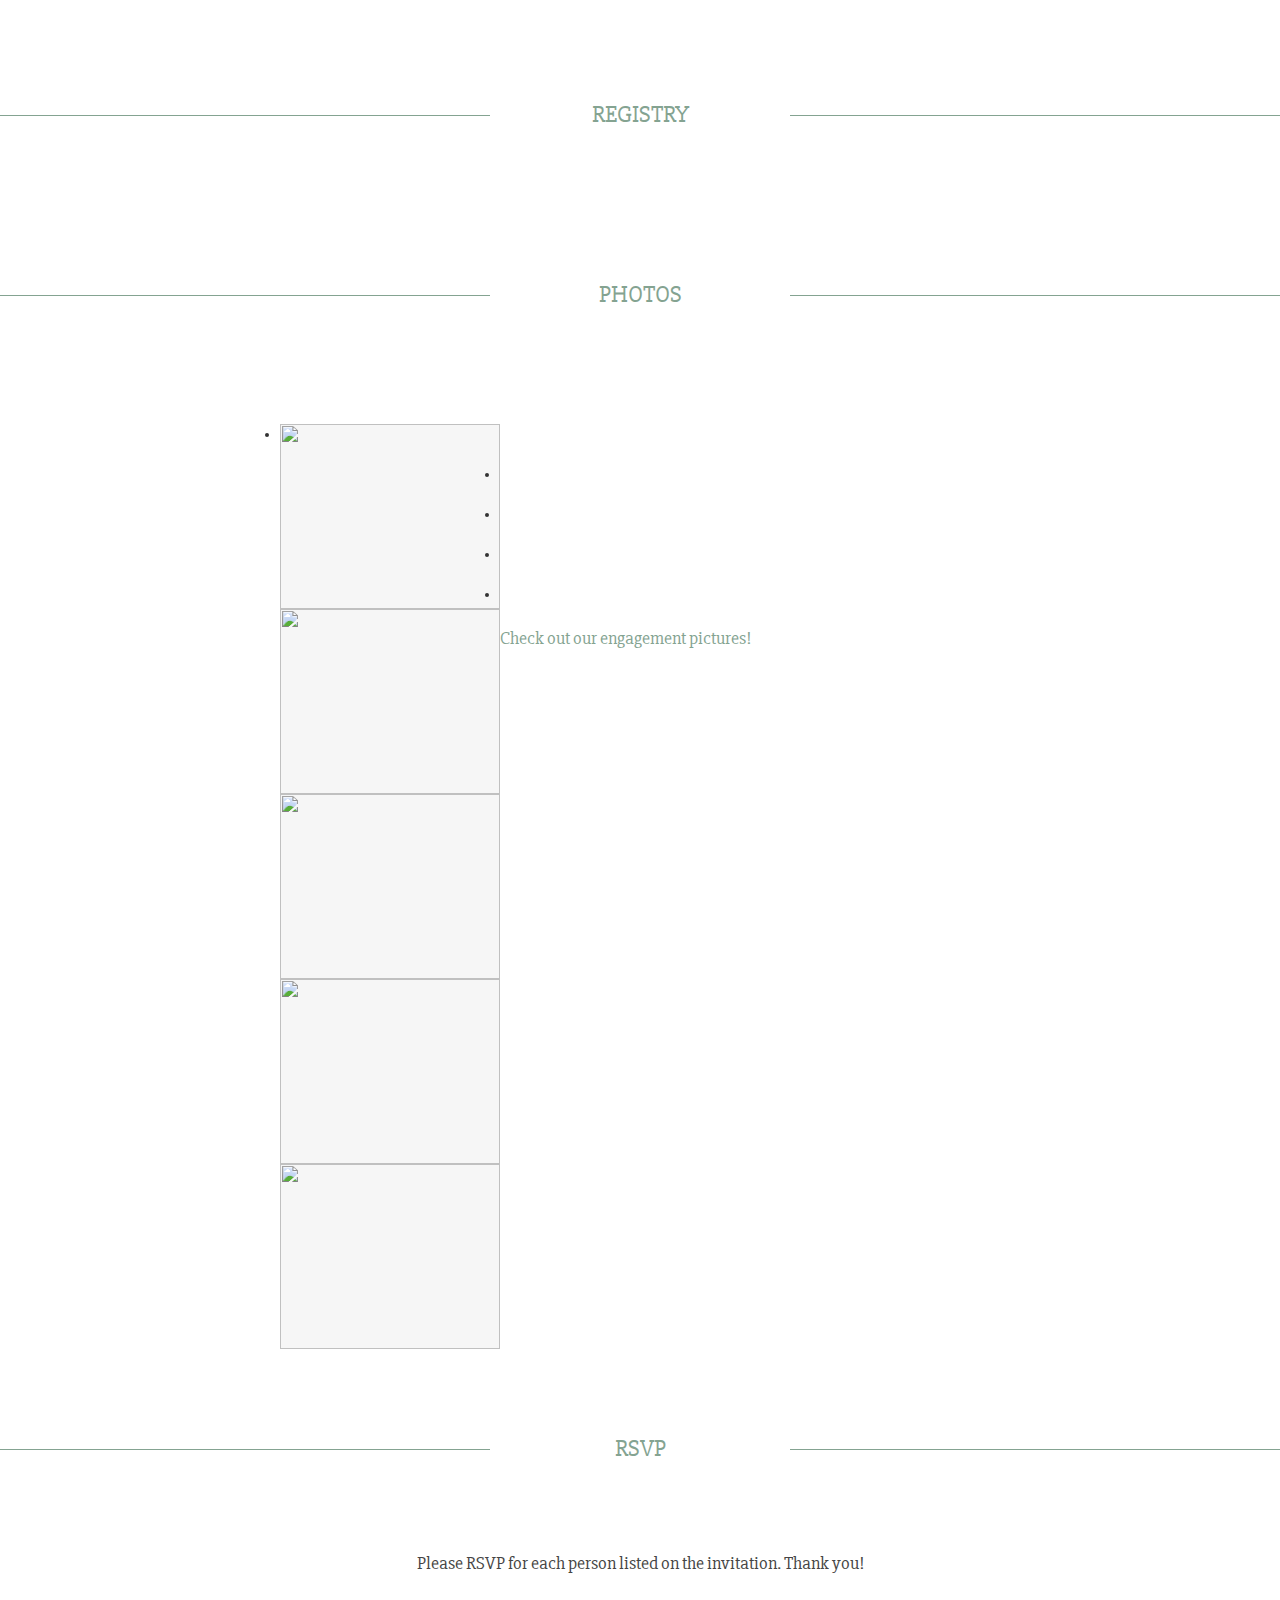
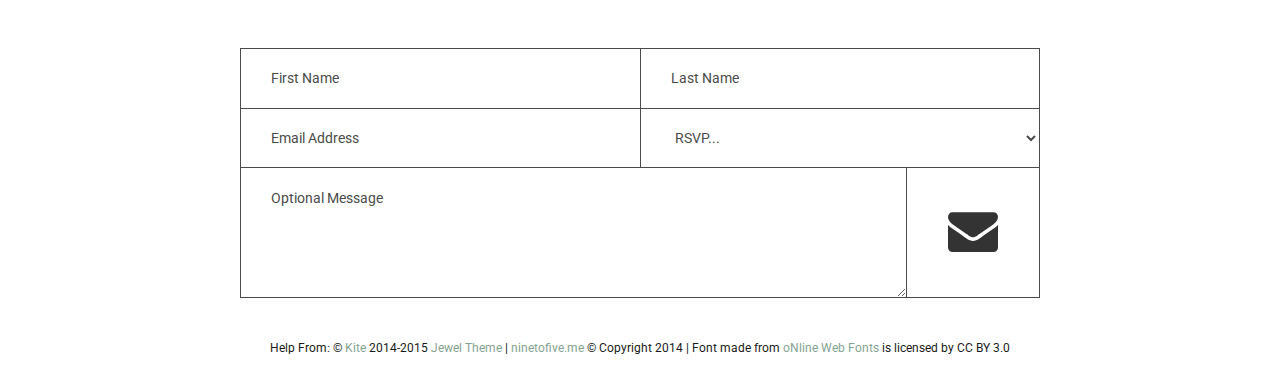
==== commit a1360c95: "Change and to &amp;" ====
--- a/index.html
+++ b/index.html
@@ -3,7 +3,7 @@
 
 <head>
 	<meta charset="UTF-8">
-	<title> Sarah and Jason</title>
+	<title> Sarah &amp; Jason</title>
 	<meta name="description" content="Sarah and Jason's wedding">
 	<meta name="author" content="Sarah Kunkler">
 	<link rel="shortcut icon" type="image/png" href="favicon.png">
@@ -69,7 +69,7 @@
 	<!-- End Menu -->
 
 	<!-- Page Top Section -->
-	<section id="home" class="section-style scroll white" data-background-image="images/background/page-top4.jpg">
+	<section id="home" class="section-style scroll white" data-background-image="images/background/page-top7.jpg">
 		<div class="pattern height-resize">
 			<div class="container">
 				<h1 class="site-title white">
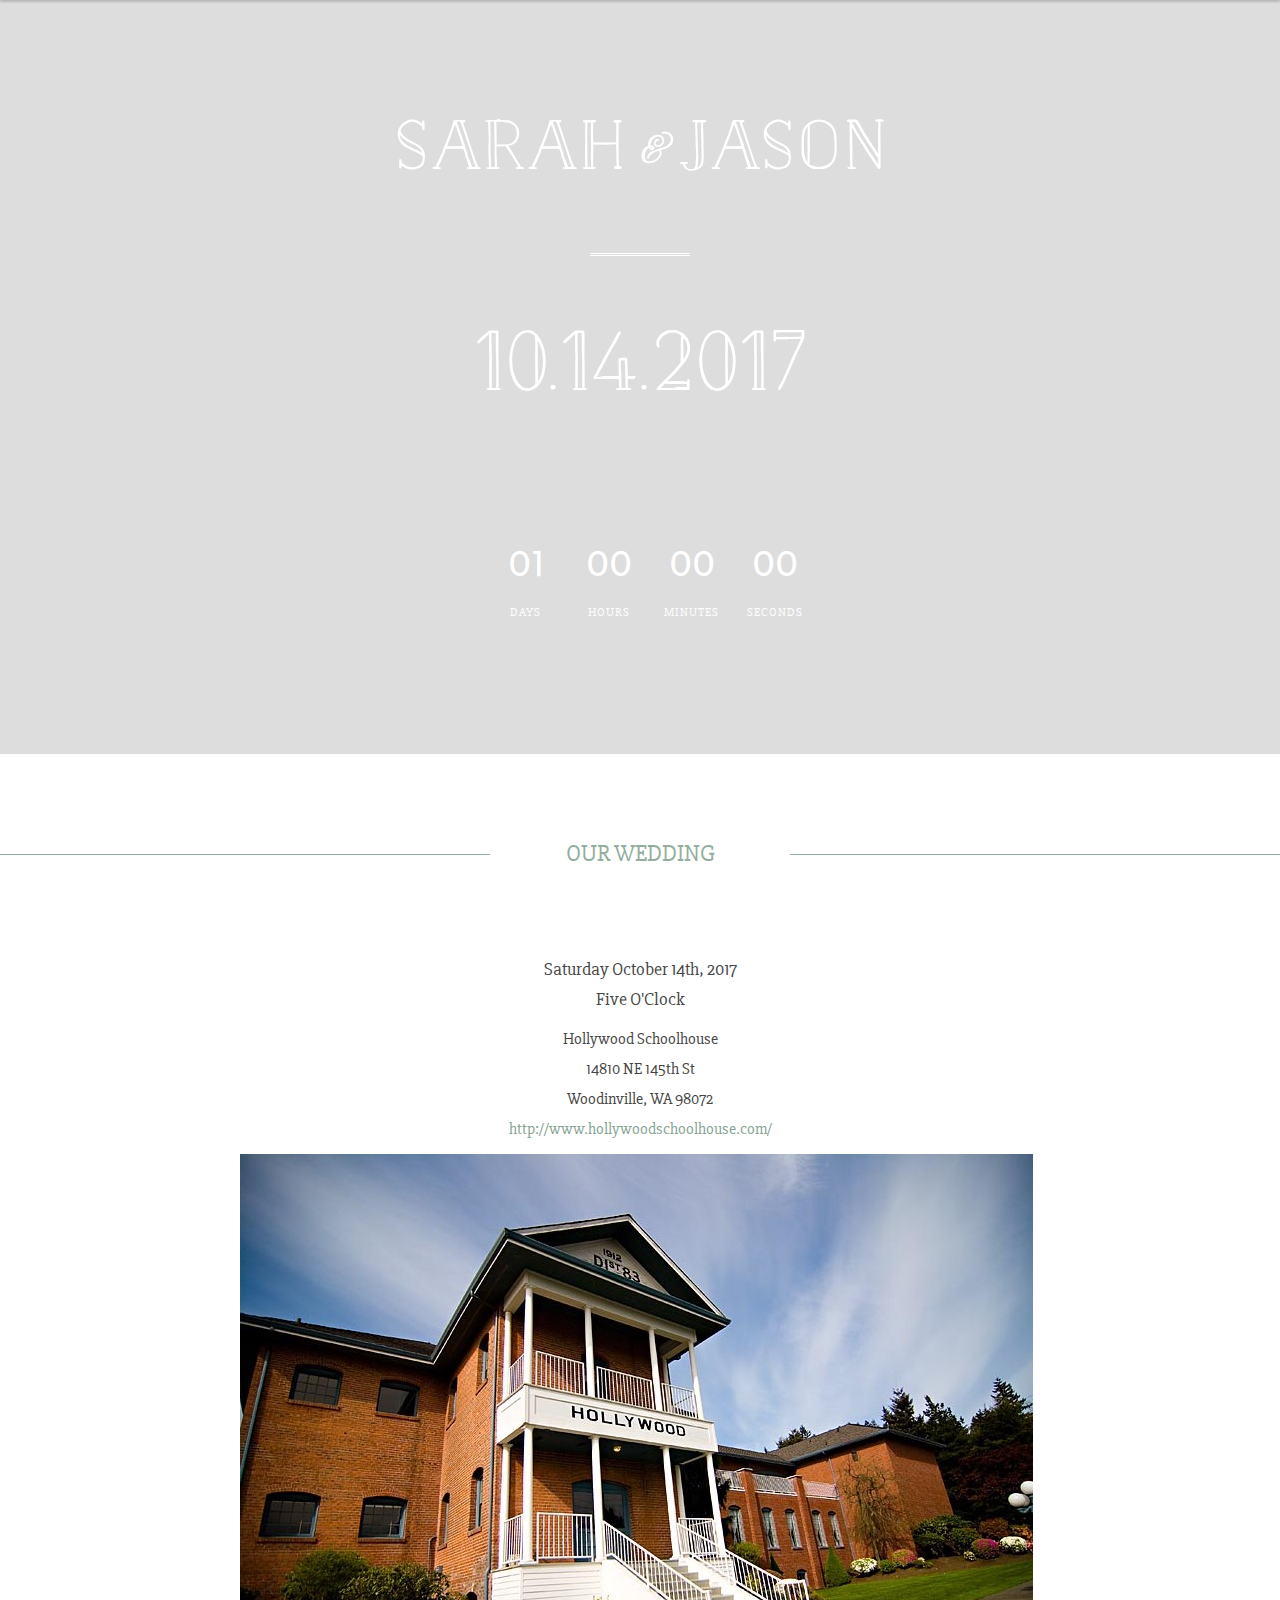
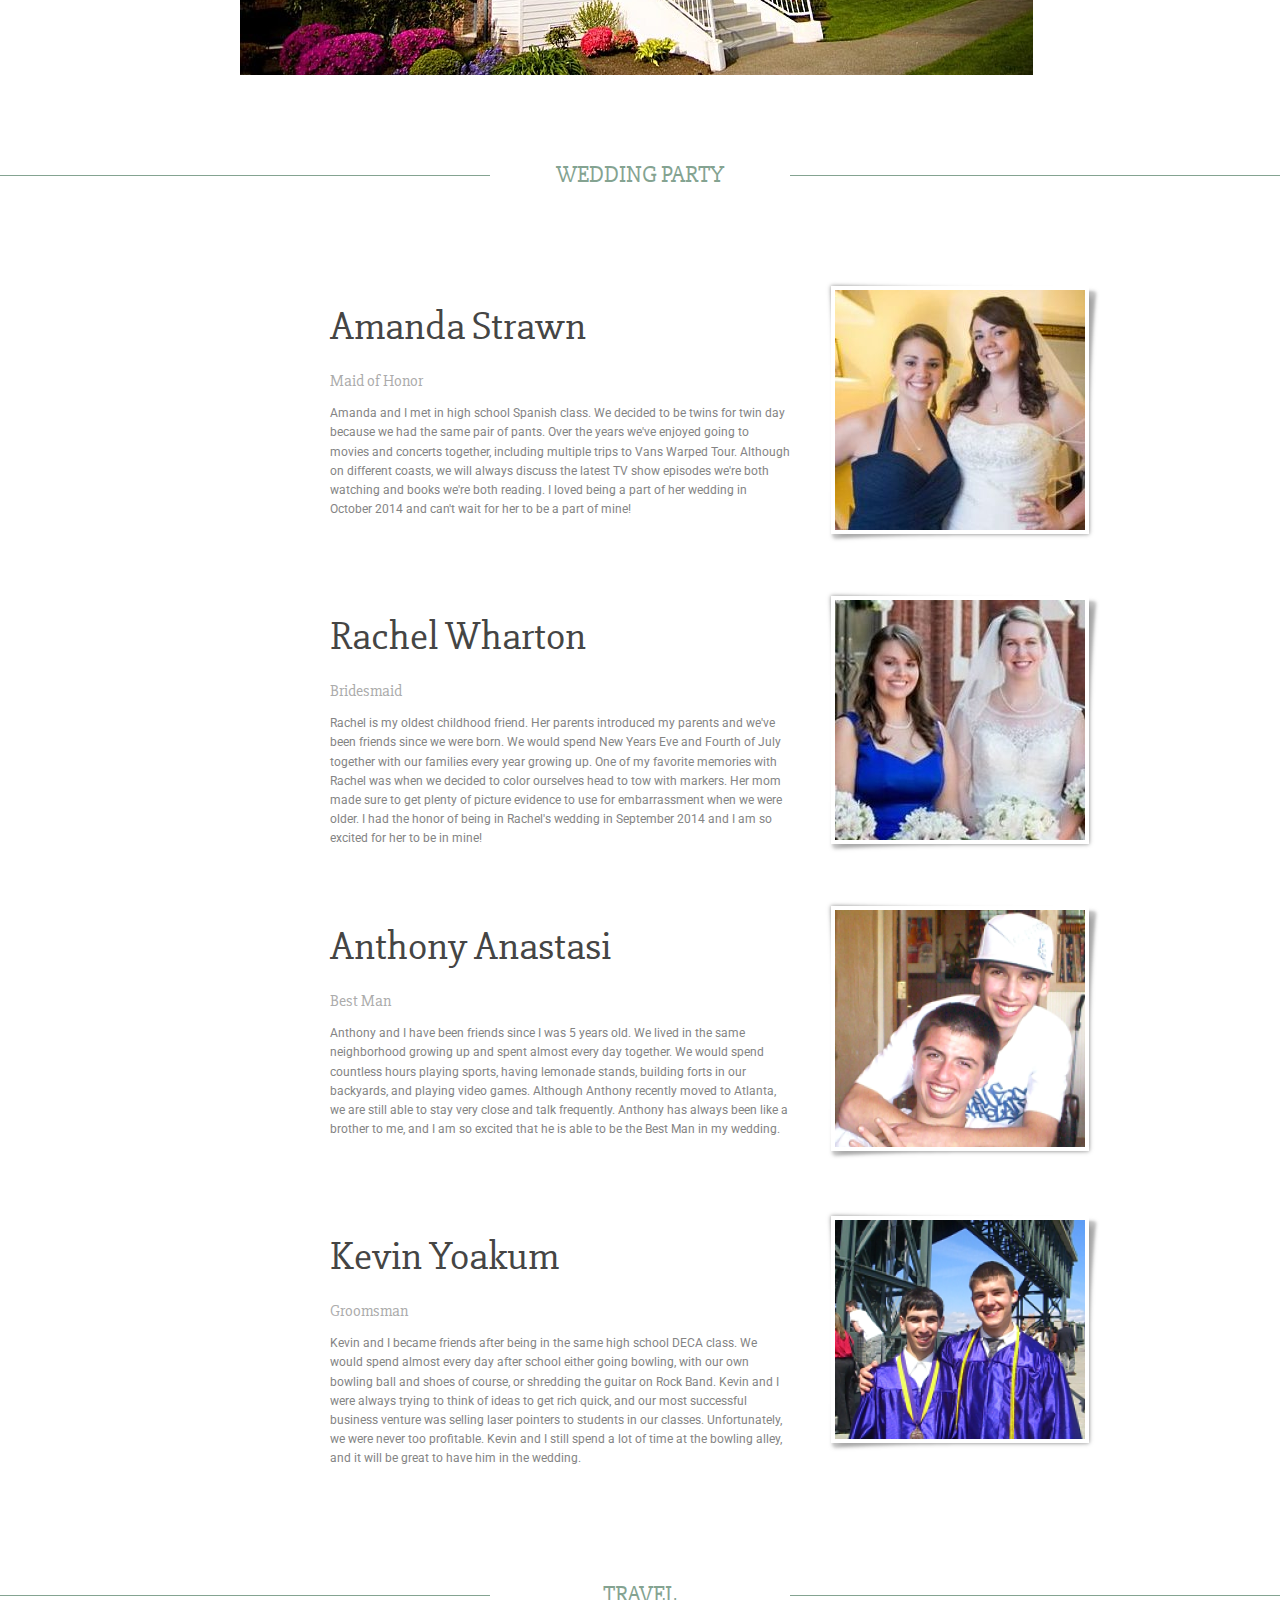
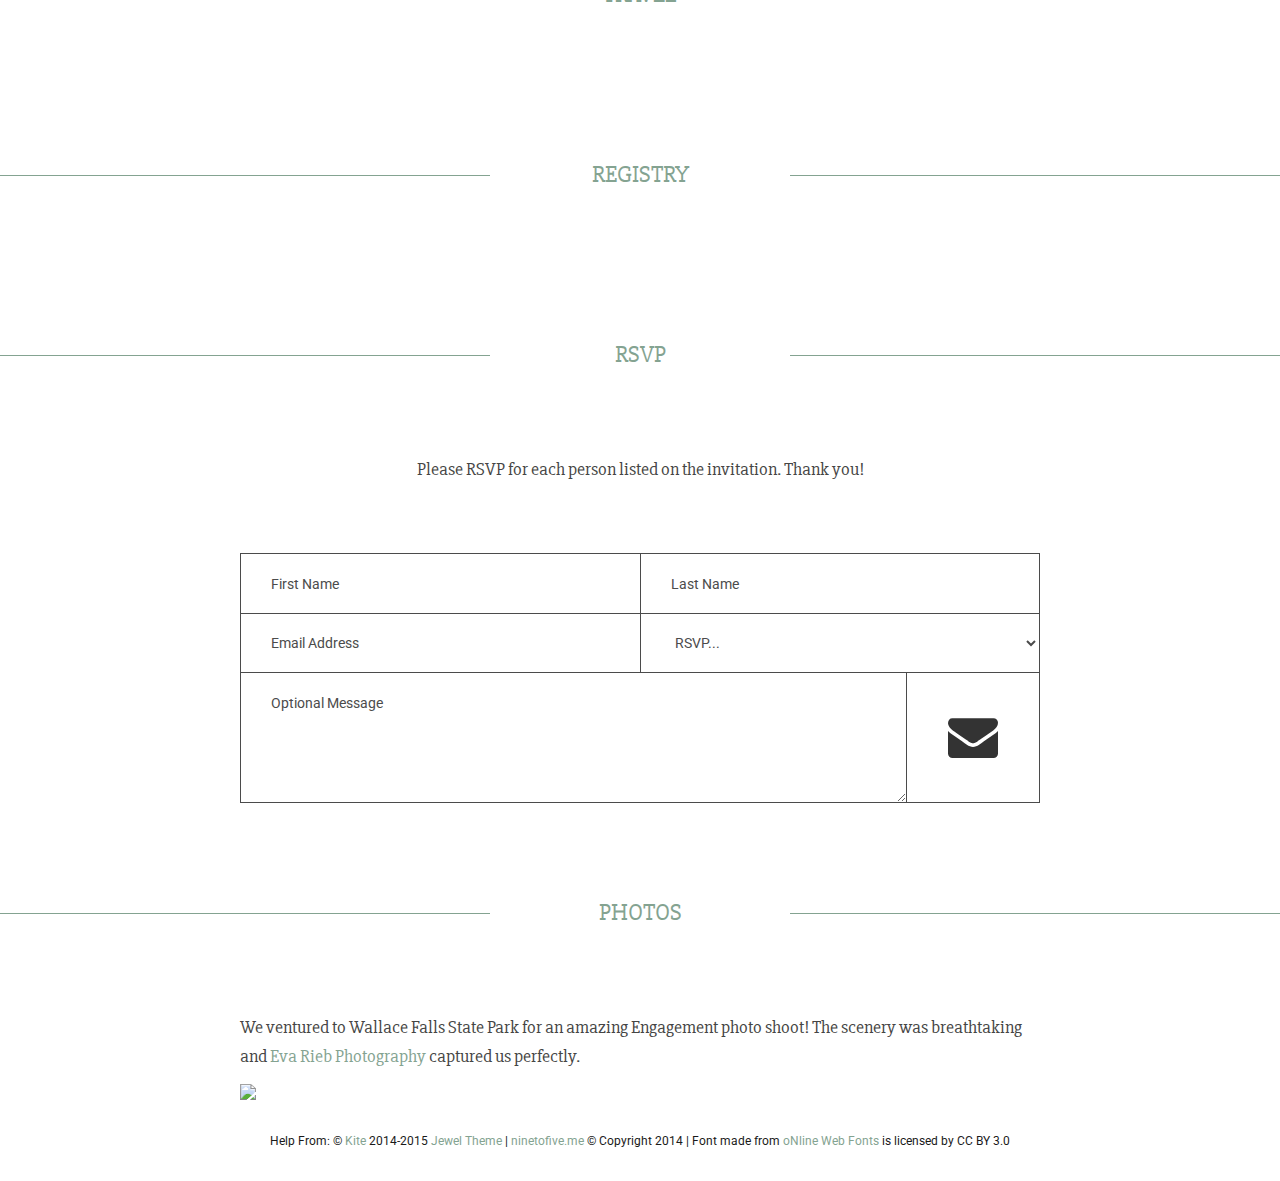
==== commit 6821858f: "Make menu bar responsive" ====
--- a/index.html
+++ b/index.html
@@ -3,6 +3,10 @@
 
 <head>
 	<meta charset="UTF-8">
+	<meta name="viewport" content="width=device-width,initial-scale=1,maximum-scale=1,user-scalable=no">
+	<meta http-equiv="X-UA-Compatible" content="IE=edge,chrome=1">
+	<meta name="HandheldFriendly" content="true">
+
 	<title> Sarah &amp; Jason</title>
 	<meta name="description" content="Sarah and Jason's wedding">
 	<meta name="author" content="Sarah Kunkler">
@@ -54,17 +58,19 @@
 
 
 	<!-- Start Menu -->
-	<div class="menubar" data-scroll="true">
-		<a href="#" class="logo"></a>
-		<ul class="mainmenu">
-			<li class="active"><a href="#home">Home</a></li>
-			<li><a href="#wedding">Our Wedding</a></li>
-			<li><a href="#weddingparty">Wedding Party</a></li>
-			<li><a href="#travel">Travel</a></li>
-			<li><a href="#registry">Registry</a></li>
-			<li><a href="#photos">Photos</a></li>
-			<li><a href="#rsvp">RSVP</a></li>
+	<div class="menubar clearfix" data-scroll="true">
+		
+		<ul class="mainmenu clearfix">
+			<li class="active item"><a href="#home">Home</a></li>
+			<li class="item"><a href="#wedding">Our Wedding</a></li>
+			<li class="item"><a href="#weddingparty">Wedding Party</a></li>
+			<li class="item"><a href="#travel">Travel</a></li>
+			<li class="item"><a href="#registry">Registry</a></li>
+			<li class="item"><a href="#rsvp">RSVP</a></li>
+			<li class="item"><a href="#photos">Photos</a></li>
 		</ul>
+		<div><a href="#" class="logo"></a></div>
+		<button id="pull" class="navbutton"><i class="fa fa-navicon"></i></button>
 	</div>
 	<!-- End Menu -->
 
@@ -253,71 +259,6 @@
 		</div>
 	</section>
 
-	<div id="photos" class="section divider">
-		<h2 id="servicestitle">Photos</h2>
-		<a class="scroll" id="services"></a>
-	</div>
-
-	<section id="" class="section-style">
-		<div class="height-resize">
-			<div class="container">
-				<!-- Start HomePage Section -->
-				<div class="section full">
-					<h6 class="white">|</h6>
-					<ul class="carousel" id="carousellatest">
-						<!--220 x 185-->
-						<li>
-							<div class="section block">
-								<img src="images/us/mexico.jpg">
-								<div class="content">
-									<h5>Cabo 2013</h5>
-								</div>
-							</div>
-						</li>
-						<li>
-							<div class="section block">
-								<img src="images/us/hawaii.jpg">
-								<div class="content">
-									<h5>Hawaii 2014</h5>
-								</div>
-							</div>
-						</li>
-						<li>
-							<div class="section block">
-								<img src="images/us/vegas.jpg">
-								<div class="content">
-									<h5>Las Vegas 2015</h5>
-								</div>
-							</div>
-						</li>
-						<li>
-							<div class="section block">
-								<img src="images/us/birchbay.jpg">
-								<div class="content">
-									<h5>Birch Bay 2015</h5>
-								</div>
-							</div>
-						</li>
-						<li>
-							<div class="section block">
-								<img src="images/us/whistler.jpg">
-								<div class="content">
-									<h5>Whistler 2016</h5>
-								</div>
-							</div>
-						</li>
-					</ul>
-				</div>
-				<h3>
-					<a href="http://evariebphoto.com/engaged-sarah-jason-at-wallace-falls-state-park/">
-					Check out our engagement pictures!
-					</a>
-				</h3>
-			</div>
-	</section>
-
-
-
 	<div id="rsvp" class="section divider">
 		<h2 id="servicestitle">RSVP</h2>
 		<a class="scroll" id="services"></a>
@@ -373,6 +314,24 @@
 	<!-- /#contact -->
 	<!-- Contact Section End -->
 
+	<div id="photos" class="section divider">
+		<h2 id="servicestitle">Photos</h2>
+		<a class="scroll" id="services"></a>
+	</div>
+
+	<section id="" class="section-style">
+		<div class="height-resize">
+			<div class="container">
+				<h3>
+					We ventured to Wallace Falls State Park for an amazing Engagement photo shoot! The scenery was breathtaking and 
+					<a href="http://evariebphoto.com/">
+					Eva Rieb Photography
+					</a> captured us perfectly.
+				</h3>
+				<img src="images/us/collage5.jpg">
+			</div>
+		</div>
+	</section>
 
 
 	<!-- Footer Section -->
--- a/assets/css/style.css
+++ b/assets/css/style.css
@@ -102,6 +102,39 @@
 	font-weight: bold;
 	color: #84a391;
 }
+.navbutton {
+    display: none;
+	width: 50px;
+	height: 30px;
+	/*display: inline-block;*/
+	position: absolute;
+	right: 15px;
+	top: 25px;
+	color:#84a391;
+	background-color:transparent;
+
+	-webkit-border-radius:0;
+	   -moz-border-radius:0;
+	    -ms-border-radius:0;
+	     -o-border-radius:0;
+	        border-radius:0;
+
+	-webkit-transition:all .25s;
+	   -moz-transition:all .25s;
+	    -ms-transition:all .25s;
+	     -o-transition:all .25s;
+	        transition:all .25s;
+	font-size:25px;
+	border:0px solid transparent;
+	border-top:0px solid transparent;
+}
+.navbutton:hover{
+	color:#84a391;
+}
+.navbutton:focus{
+	outline:none;
+	box-shadow:none
+}
 
 /******************************************************************
 	General
@@ -178,6 +211,17 @@
 	clear: both;
 }
 
+.clearfix:before,
+.clearfix:after {
+	content: " ";
+	display: table;
+}
+.clearfix:after {
+	clear: both;
+}
+.clearfix {
+	*zoom: 1;
+}
 /******************************************************************
 	Colors
 ******************************************************************/
@@ -227,90 +271,7 @@
 	display: block;
 }
 
-/******************************************************************
-	Home Page
-******************************************************************/
-div.section.full {
-	/*margin: 40px 0px;*/
-	clear: both;
-	width: 830px;
-	/*overflow: hidden;*/
-}
-div.section.full li {
-	width: 220px;
-	margin-top: 20px;
-	margin-right: 26px;
-}
-div.section.block {
-	width: 220px;
-	height: 185px;
-	background-color: #f6f6f6;
-	text-align: center;
-	float: left;
-	cursor: pointer;
-}
-div.section.block h5 {
-	margin-top: 15px;
-}
-div.section.block h6 {
-	color: #838282;
-}
-div.section.block img {
-	width: 220px;
-	height: 185px;
-	display: block;
-	position: absolute;
-	margin-top: 0px;
-	margin-left: 0px;
-	z-index: 1;
-}
-div.section.block .content {
-	width: 220px;
-	height: 50px;
-	position: absolute;
-	z-index: 5;
-	background-color: #f6f6f6;
-	margin-top: 140px;
-	display: none;
-	opacity: .7;
-}
-
-div.section.full li:last-child  {
-	margin-right: 0px;
-}
-
-
-
-/******************************************************************
-	jCarousel
-******************************************************************/
-.jcarousel-prev, .jcarousel-next {
-	width: 20px;
-	height: 20px;
-	background-image: url(../images/carouselcontrols.png);
-	background-repeat: no-repeat;
-	background-color: #84a391;
-	cursor: pointer;
-	position: absolute;
-}
-.jcarousel-prev-disabled, .jcarousel-next-disabled {
-	width: 20px;
-	height: 20px;
-	background-image: url(../images/carouselcontrols.png);
-	background-repeat: no-repeat;
-	background-color: #cfcfcf;
-	cursor: pointer;
-	position: absolute;
-}
-.jcarousel-next, .jcarousel-next-disabled {
-	background-position: -20px 0px;
-	top: -25px;
-	right: 15px;
-}
-.jcarousel-prev, .jcarousel-prev-disabled {
-	top: -25px;
-	right: 37px;
-}
+
 /* 2 - Global Style
 ---------------------------------------------------------------------- */
 body{
@@ -335,7 +296,7 @@
 	background-size:cover;
 }
 .pattern{
-	background:rgba(0,0,0,.25);
+	background:rgba(0,0,0,.15);
 	/*background:rgba(0,0,0,.5) url(../images/pattern.png);*/
 	padding-top:100px;
 }
@@ -414,6 +375,7 @@
 	        box-shadow:none;
 }
 
+img { max-width: 100%; }
 
 /* 2.3 - Placeholder color
 ------------------------------------------ */
@@ -440,7 +402,7 @@
 ------------------------------------------ */
 
 .pattern.height-resize{
-	padding-top: 40px;
+	/*padding-top: 40px;*/
 }
 .height-resize .time-count-container{
 	margin-top: 20px !important;
@@ -460,6 +422,13 @@
 
 /* 4 - Page Top Section
 ---------------------------------------------------------------------- */
+#home {
+  background: url(images/background/page-top7.jpg);
+  -webkit-background-size: cover;
+  -moz-background-size: cover;
+  -o-background-size: cover;
+  background-size: cover;
+}
 .site-title{
 	text-align:center;
 	font-size:66px;
@@ -616,6 +585,7 @@
 #contact-form  #contact_email{
 	border-right:0px solid transparent;
 }
+
 #contact-form textarea.form-control{
 	height:130px;
 	border-top:0px solid transparent;
@@ -695,15 +665,9 @@
 /* 8 - Footer Section End
 ---------------------------------------------------------------------- */
 
-
-
-
-
 /* 9 - Media Query
 ---------------------------------------------------------------------- */
 
-/* 9.1 - media screen and (max-width: 992px)
------------------------------------------------- */
 @media screen and (max-width: 992px){
 	.container{
 		width:100%;
@@ -717,20 +681,11 @@
 	}
 }
 
-
-
-/* 9.1 - media screen and (max-width: 992px)  End
------------------------------------------------- */
-
-
-
-
-/* 9.2 - media screen and (max-width: 768px)
------------------------------------------------- */
-
-
-
 @media screen and (max-width: 768px){
+	.container{
+		width:100%;
+		/*max-width:830px;*/
+	}
 	.section-title{
 		font-size:40px;
 	}
@@ -740,28 +695,56 @@
 	#contact-form #subject{
 		border-top:0px solid transparent;
 	}
-	#contact-form  #email{
+	#contact-form  #contact_email{
 		border-right:1px solid #4b4b4b;
 	}
-		#contact-form  .btn{
-	border-left:1px solid #4b4b4b;
-	}
-}
-
-/* 9.2 - media screen and (max-width: 768px) End
------------------------------------------------- */
-
-
-/* 9.3 - media screen and (max-width: 1170px)
------------------------------------------------- */
-@media (min-width: 1170px){
+	#contact-form #contact_rsvp{
+		border-top:0px solid transparent;
+	}
+	#contact-form  .btn{
+		border-left:1px solid #4b4b4b;
+	}
+
+	div a.logo {
+		margin-bottom: 20px;	
+	}
+	.menubar {
+		position: fixed;
+		top: 0px;
+		height: auto;
+		width: 100%;
+		z-index: 9999;
+	}
+
+	ul.mainmenu {
+		border-bottom: 0;
+		width: 100%;
+		display: block;
+		height: auto;
+	}
+	ul.mainmenu li {
+		width: 25%;
+		float: left;
+		position: relative;
+		/*display: none;*/
+	}
+	button.navbutton {
+		display: block;
+	}
+
+}
+
+@media  screen and (max-width: 480px)  {
+	.item  {
+		width:50% !important;
+	}
+}
+
+/*@media (min-width: 1170px){
 	.container{
 		width:830px;
 	}
-}
-/* 9.3 - media screen and (max-width: 1170px) End
------------------------------------------------- */
-
+}*/
 
 /* 9 - Media Query End
 ---------------------------------------------------------------------- */
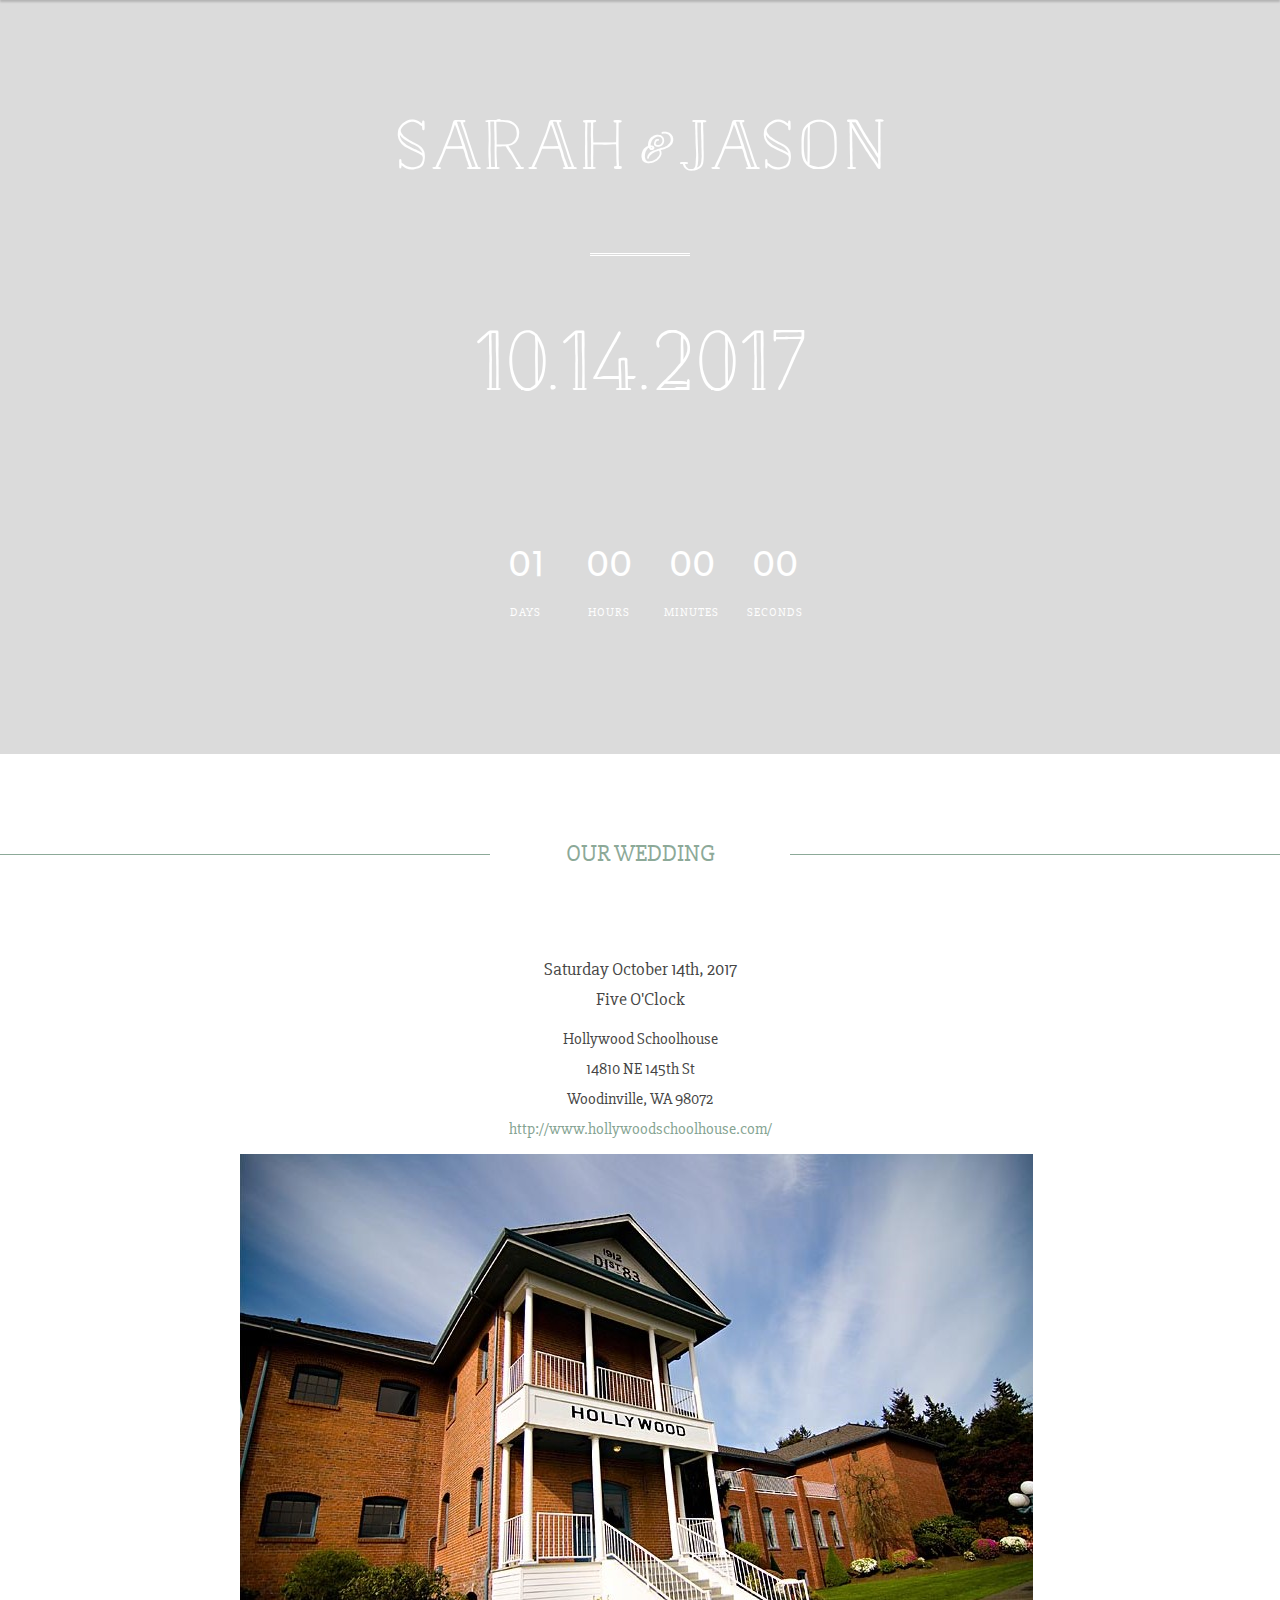
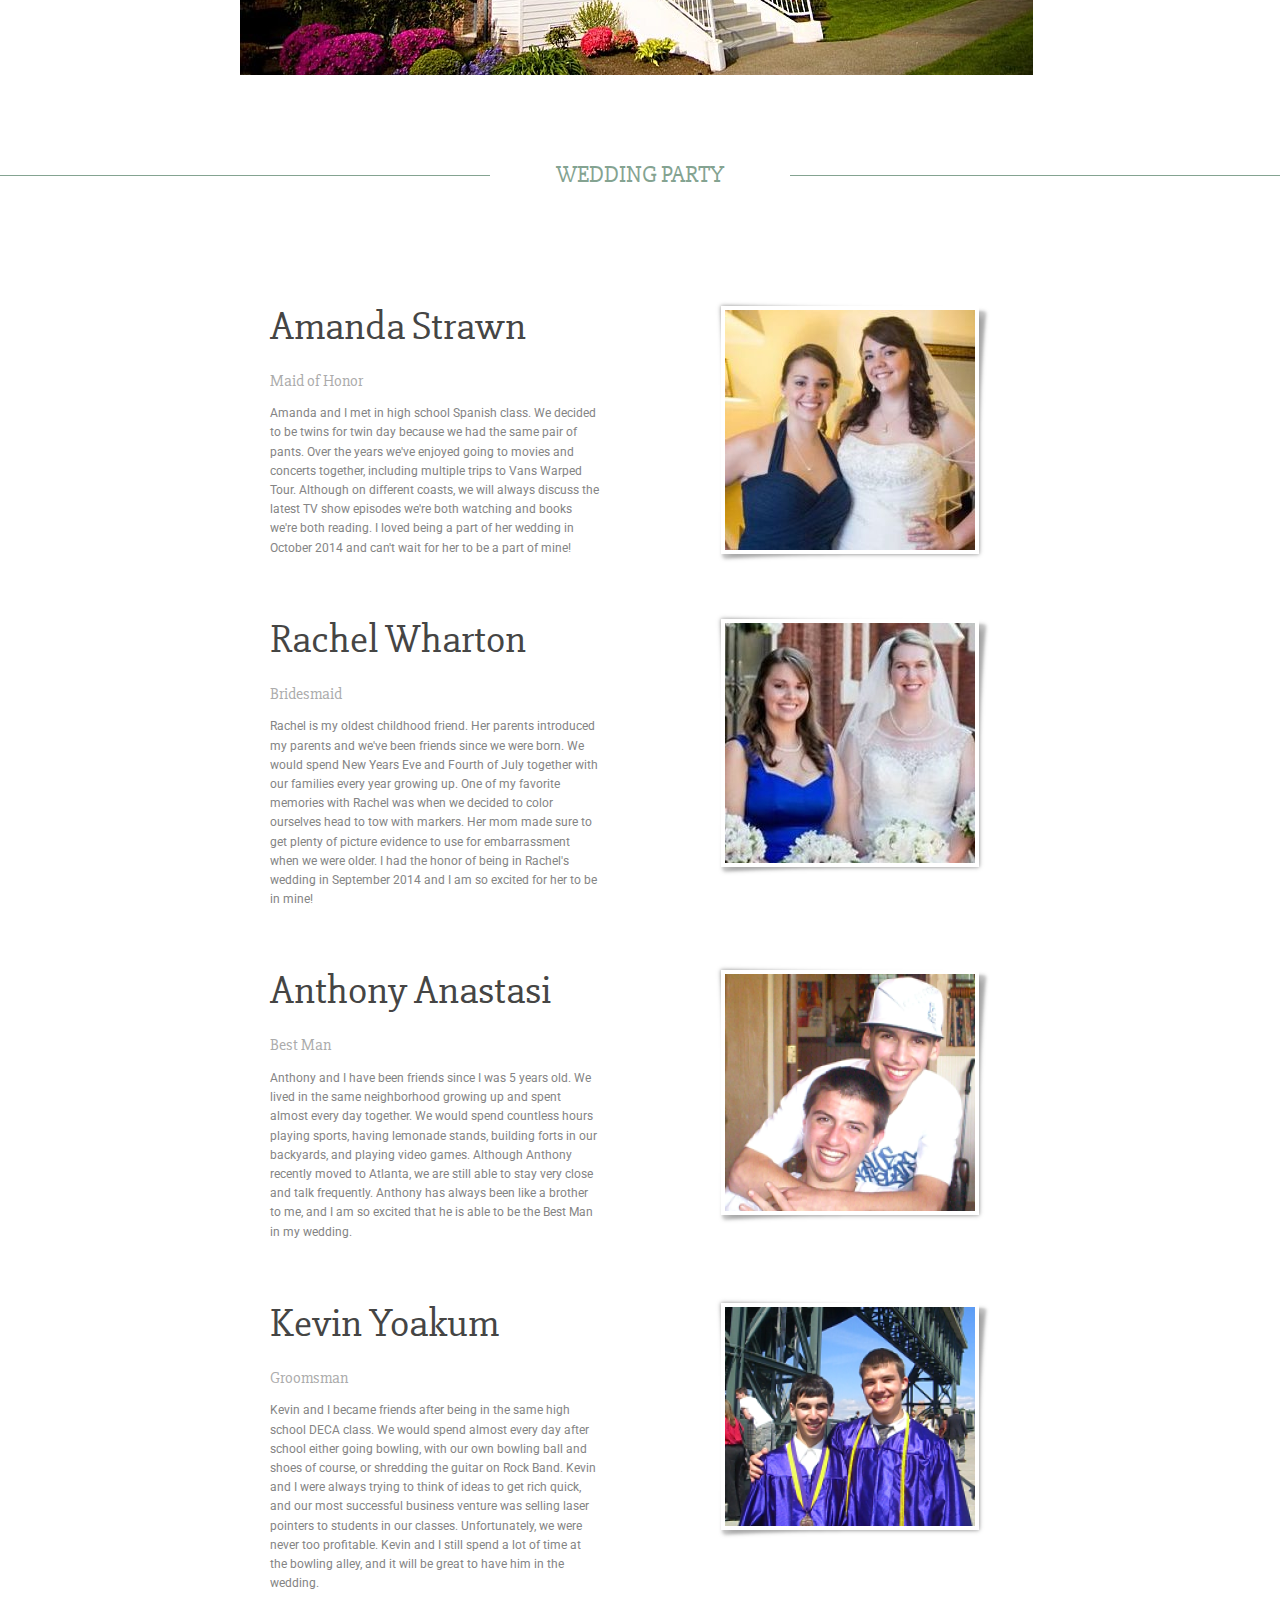
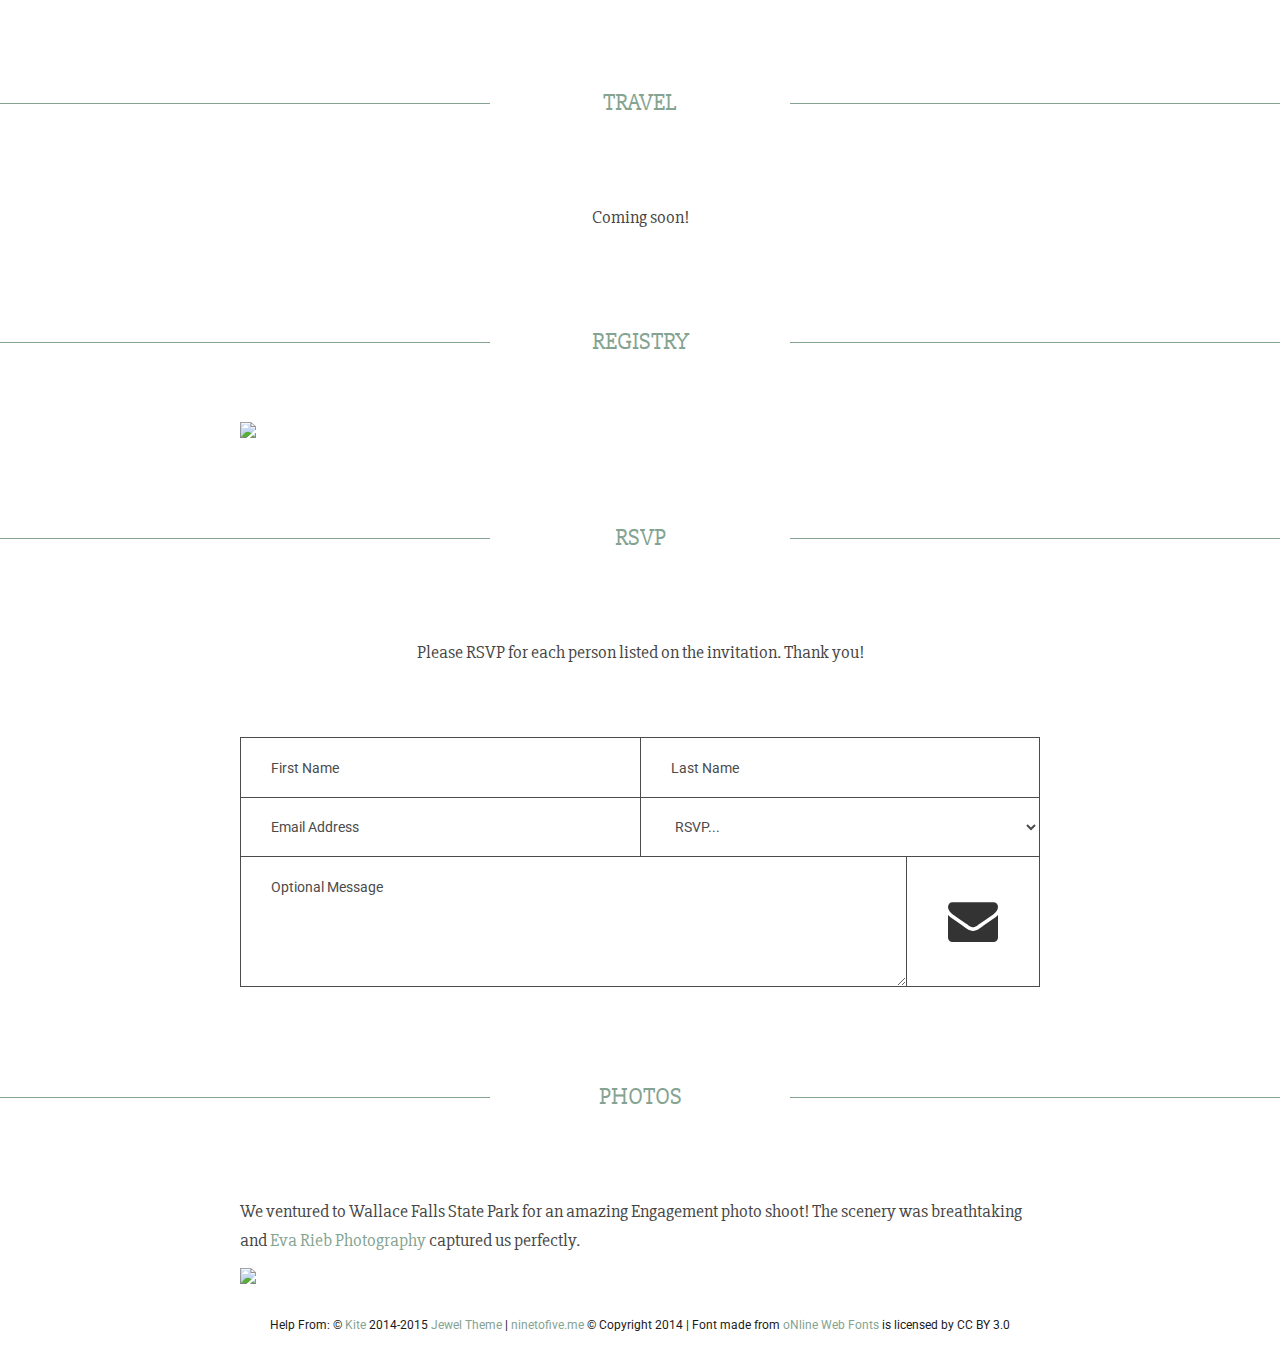
==== commit 1bfbb377: "Center registry img" ====
--- a/index.html
+++ b/index.html
@@ -243,6 +243,7 @@
 	<section id="" class="section-style">
 		<div class="height-resize">
 			<div class="container">
+				<h3 class="travel-heading">Coming soon!</h3>
 			</div>
 		</div>
 	</section>
@@ -255,7 +256,13 @@
 	<section id="" class="section-style">
 		<div class="height-resize">
 			<div class="container">
-			</div>
+				<a href="https://www.macys.com/wgl/registry/guest/6671494" target="_blank">
+					<img class="registry-img" src="images/Macys-logo.jpg">
+				</a> 
+				<!--<a href="#">
+					<img src="https://s3-us-west-2.amazonaws.com/s.cdpn.io/95581/bed-bath-logo_1.png">
+				</a>-->
+			</div> 
 		</div>
 	</section>
 
--- a/assets/css/style.css
+++ b/assets/css/style.css
@@ -43,10 +43,10 @@
 	font-family: "Melany";
 }
 
-.rsvp-heading {
+.rsvp-heading, 
+.travel-heading {
 	text-align: center;
 }
-
 
 /******************************************************************
 	Menu
@@ -423,11 +423,14 @@
 /* 4 - Page Top Section
 ---------------------------------------------------------------------- */
 #home {
-  background: url(images/background/page-top7.jpg);
-  -webkit-background-size: cover;
-  -moz-background-size: cover;
-  -o-background-size: cover;
-  background-size: cover;
+	background: url(../../images/background/page-top7.jpg);
+	background-repeat:no-repeat;
+	/*background-size:contain;*/
+	background-position:center;
+	-webkit-background-size: cover;
+  	-moz-background-size: cover;
+  	-o-background-size: cover;
+  	background-size: cover;
 }
 .site-title{
 	text-align:center;
@@ -538,22 +541,24 @@
 	About Us
 ******************************************************************/
 div.person {
-	width: 920px;
+	max-width: 830px;
 	margin: 20px auto;
 }
 div.person div.image {
-	width: 340px;
+	width: 330px;
 	height: 250px;
 	float: right;
-	margin-bottom: 40px;
+	/*margin-bottom: 40px;*/
+	margin: 20px auto;
 }
 div.person div.info {
-	width: 520px;
-	float: right;
+	width: 390px;
+	float: left;
 	padding: 0px 30px;
 }
 div.person div.image img {
 	position: absolute;
+	/*position: static;*/
 }
 
 
@@ -643,7 +648,13 @@
 /* 7 - Contact Section End
 ---------------------------------------------------------------------- */
 
-
+/* Registry --------------*/
+
+.registry-img {
+	display: block;
+    margin-left: auto;
+    margin-right: auto;
+}
 
 
 /* 8 - Footer Section
@@ -731,7 +742,18 @@
 	button.navbutton {
 		display: block;
 	}
-
+	div.person {
+		width: 100%;
+	}
+	div.person div.image {
+		width: auto !important;
+		float: none !important;
+	}
+	div.person div.info {
+		width: auto !important;
+		float: none !important;
+		align-content: center !important;
+	}
 }
 
 @media  screen and (max-width: 480px)  {
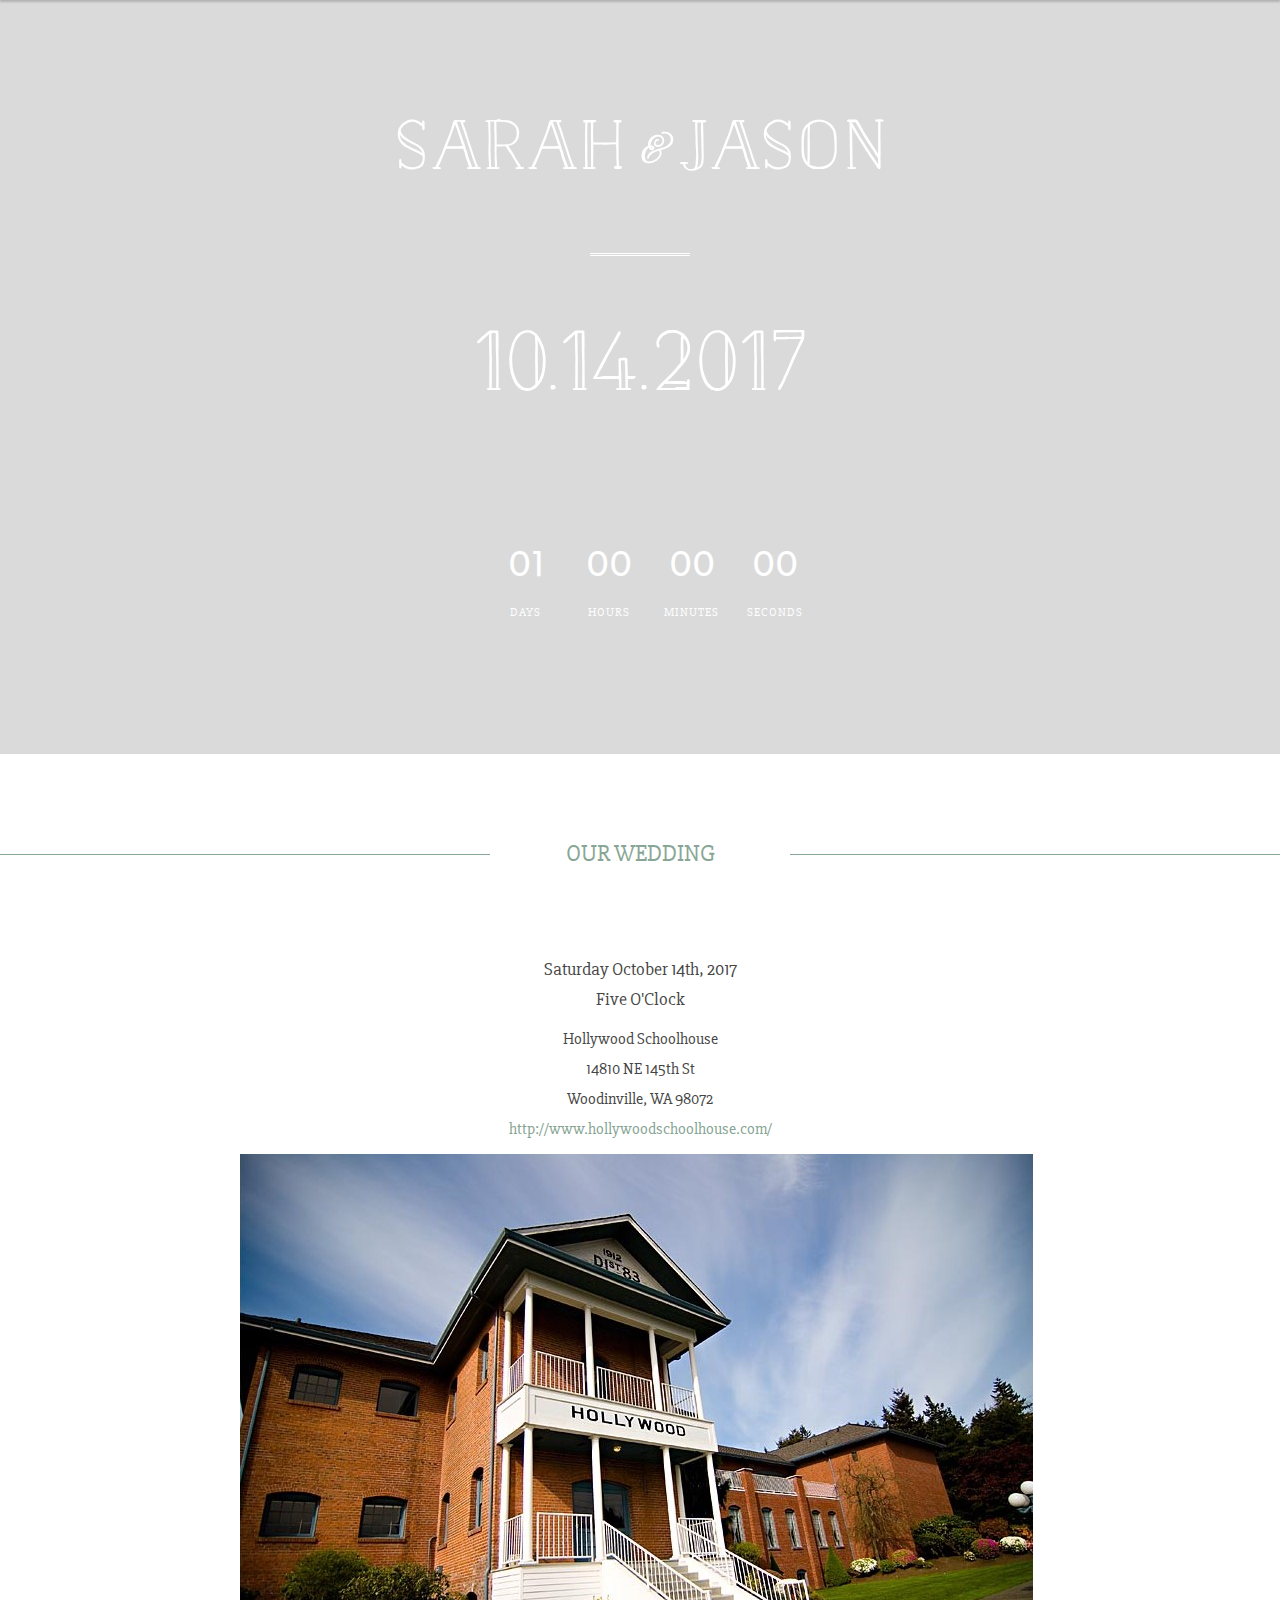
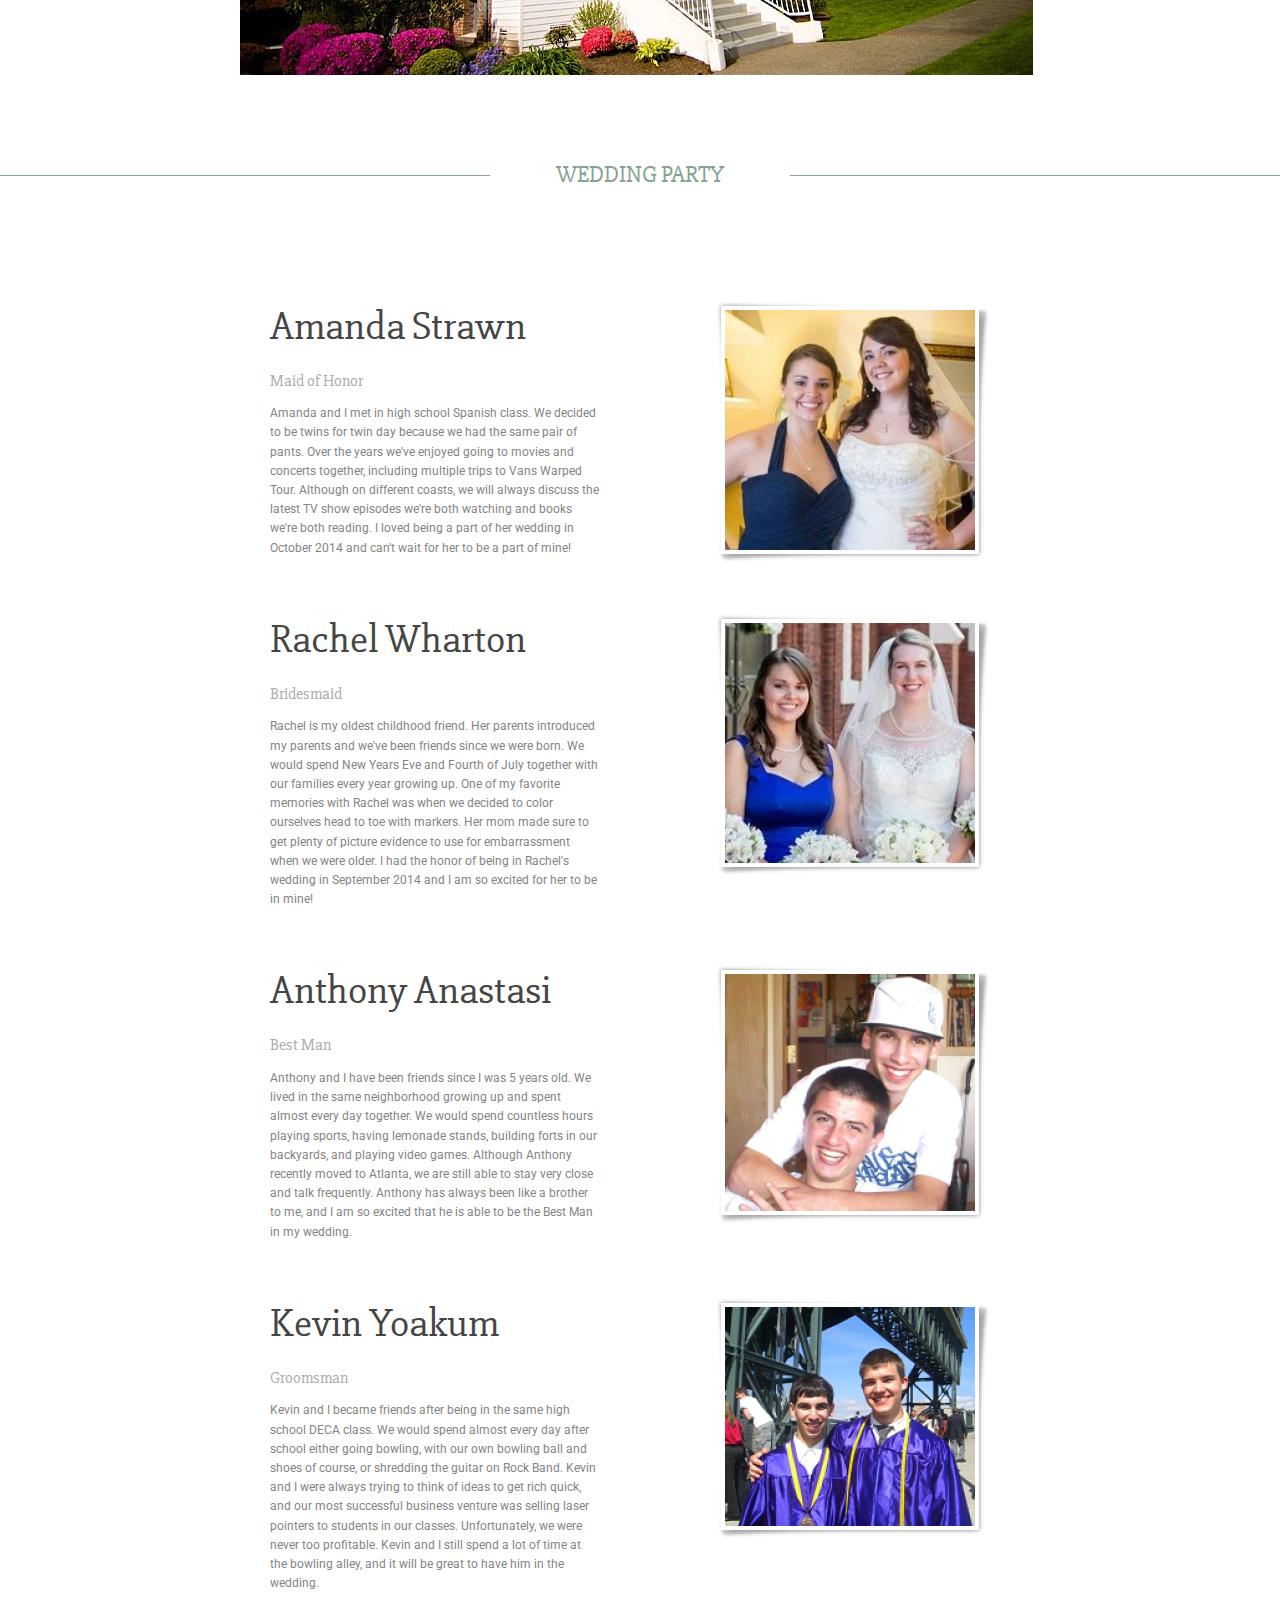
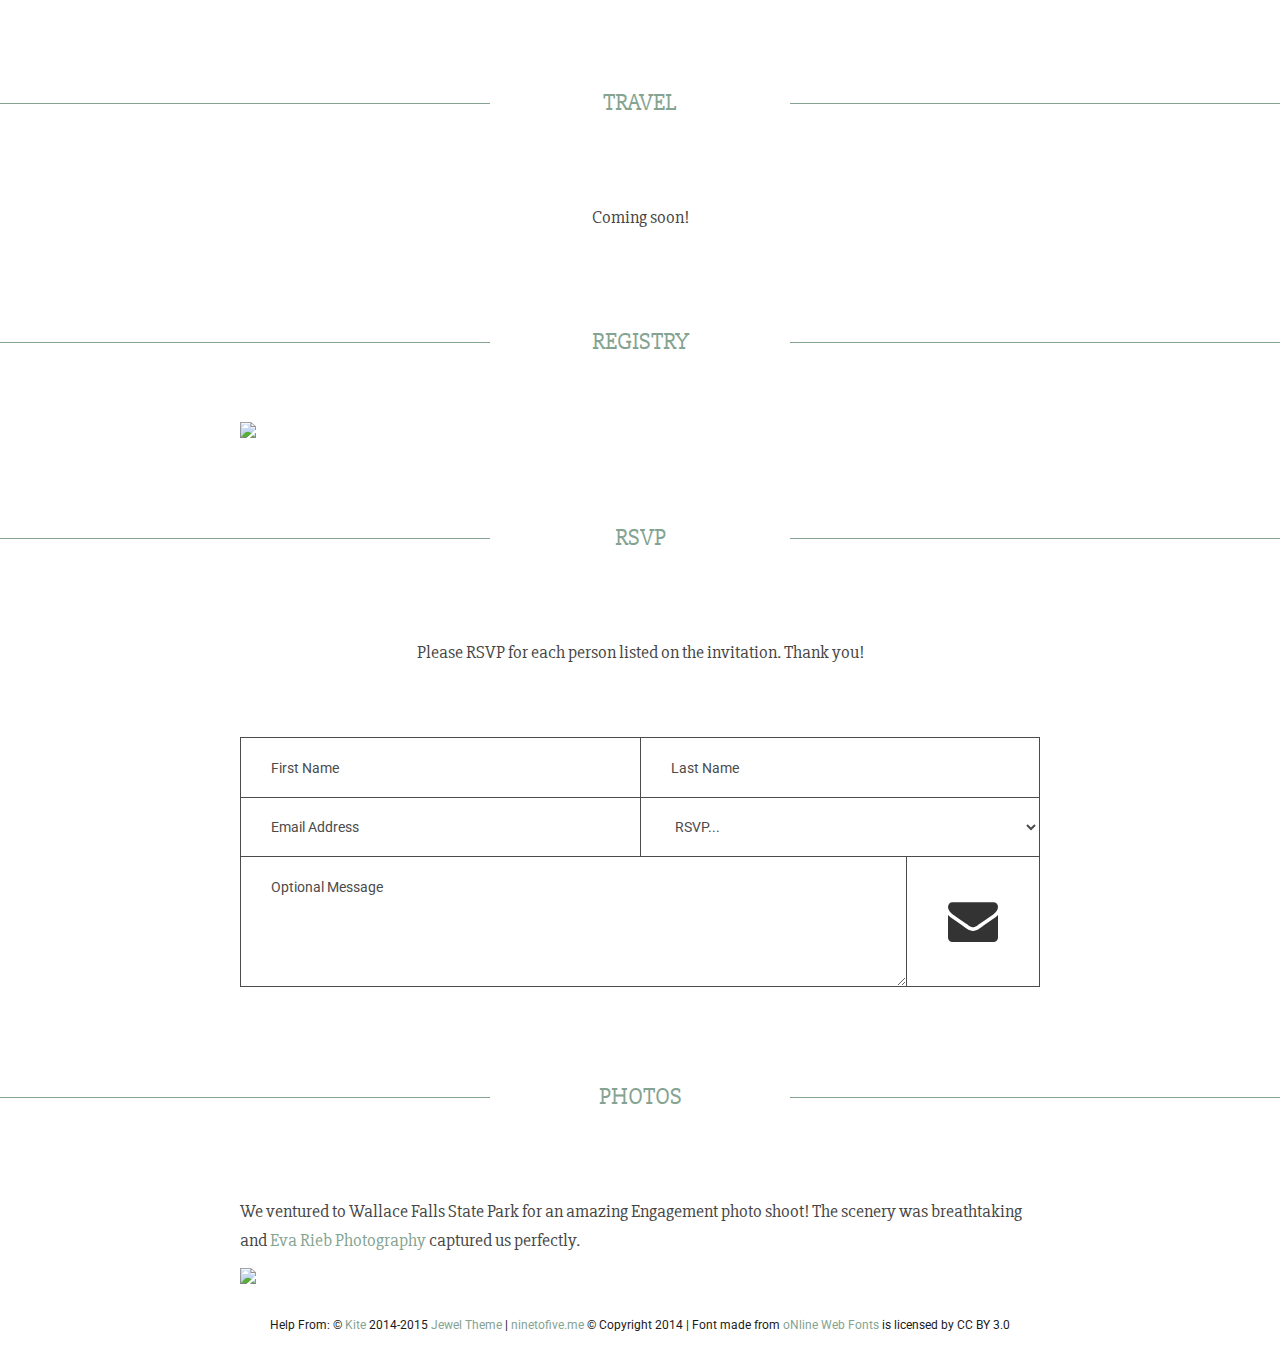
==== commit bd1f9f73: "Fix spelling mistake" ====
--- a/index.html
+++ b/index.html
@@ -183,7 +183,7 @@
 						<h4 class="mid-gray">Bridesmaid</h4>
 						<p>Rachel is my oldest childhood friend. Her parents introduced my parents and we've been friends since we were born.
 							We would spend New Years Eve and Fourth of July together with our families every year growing up. One of my favorite
-							memories with Rachel was when we decided to color ourselves head to tow with markers. Her mom made sure to get plenty
+							memories with Rachel was when we decided to color ourselves head to toe with markers. Her mom made sure to get plenty
 							of picture evidence to use for embarrassment when we were older. I had the honor of being in Rachel's wedding in September
 							2014 and I am so excited for her to be in mine!
 						</p>
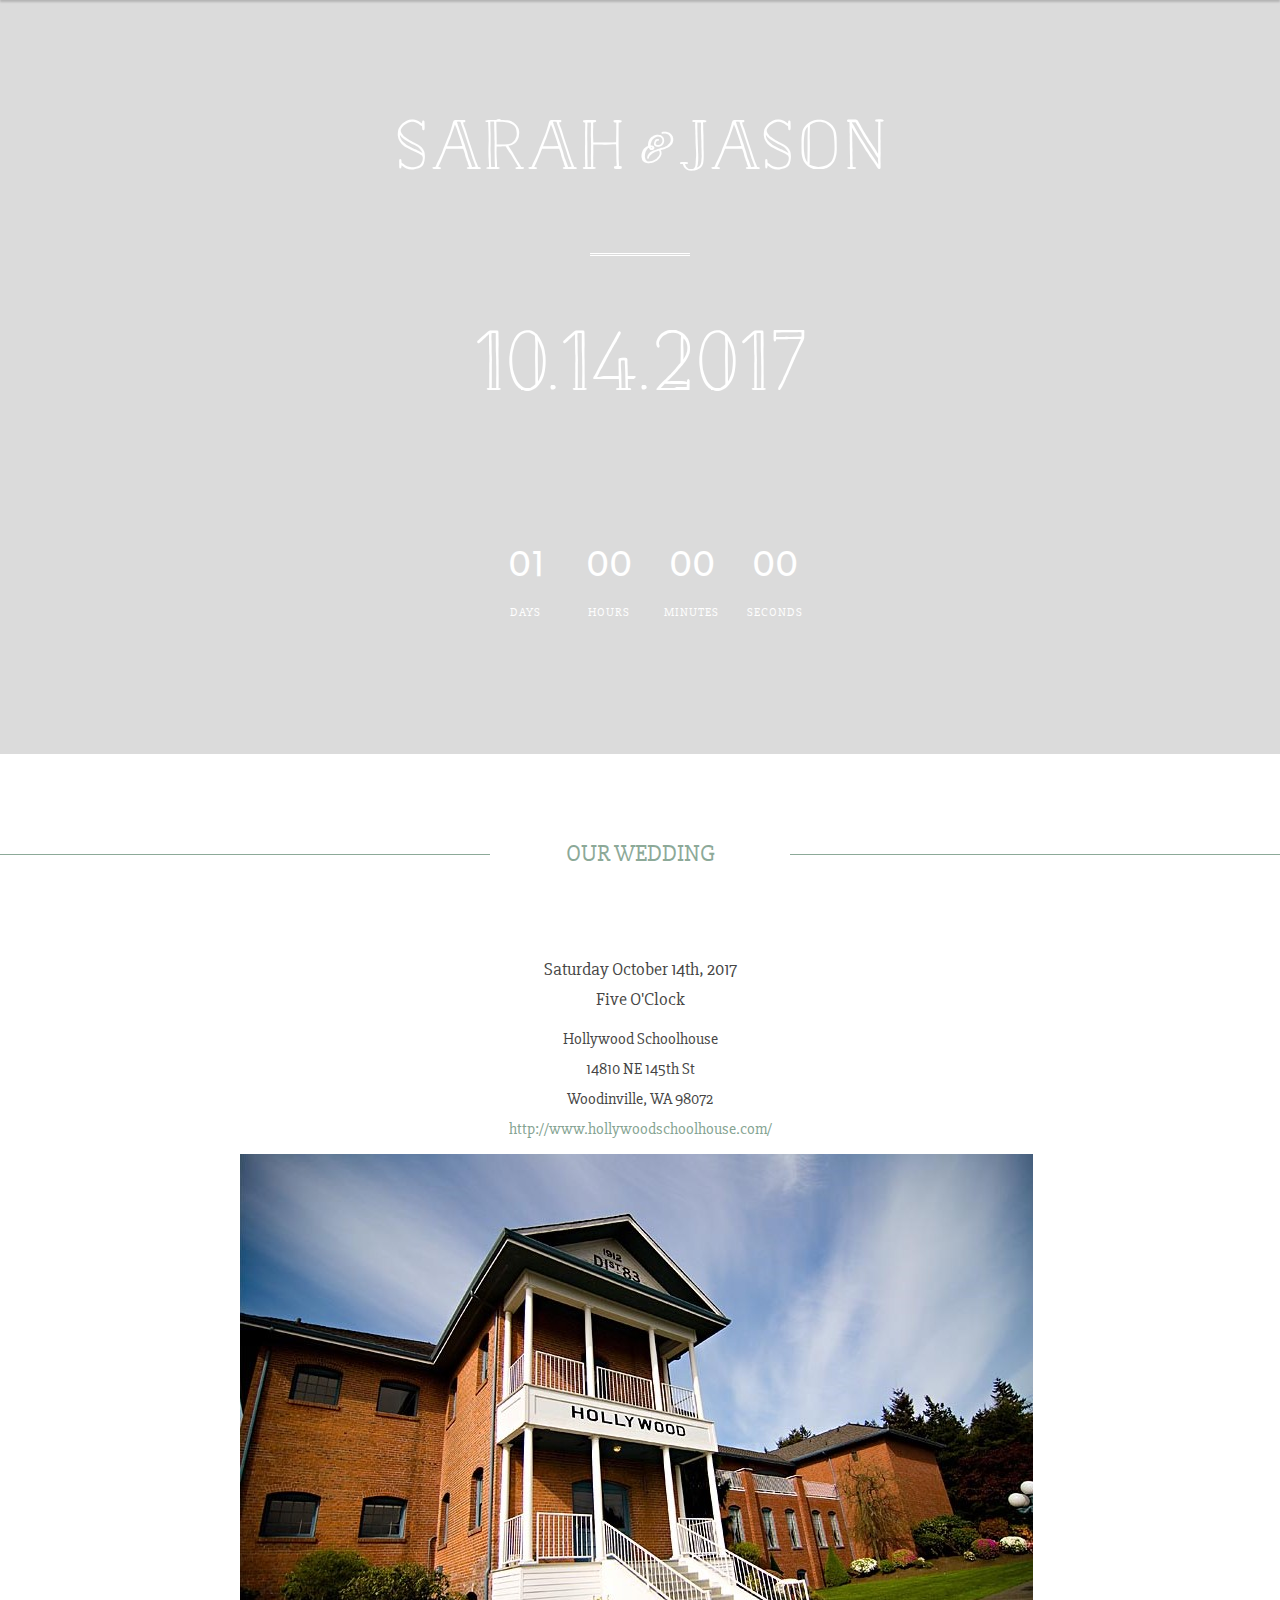
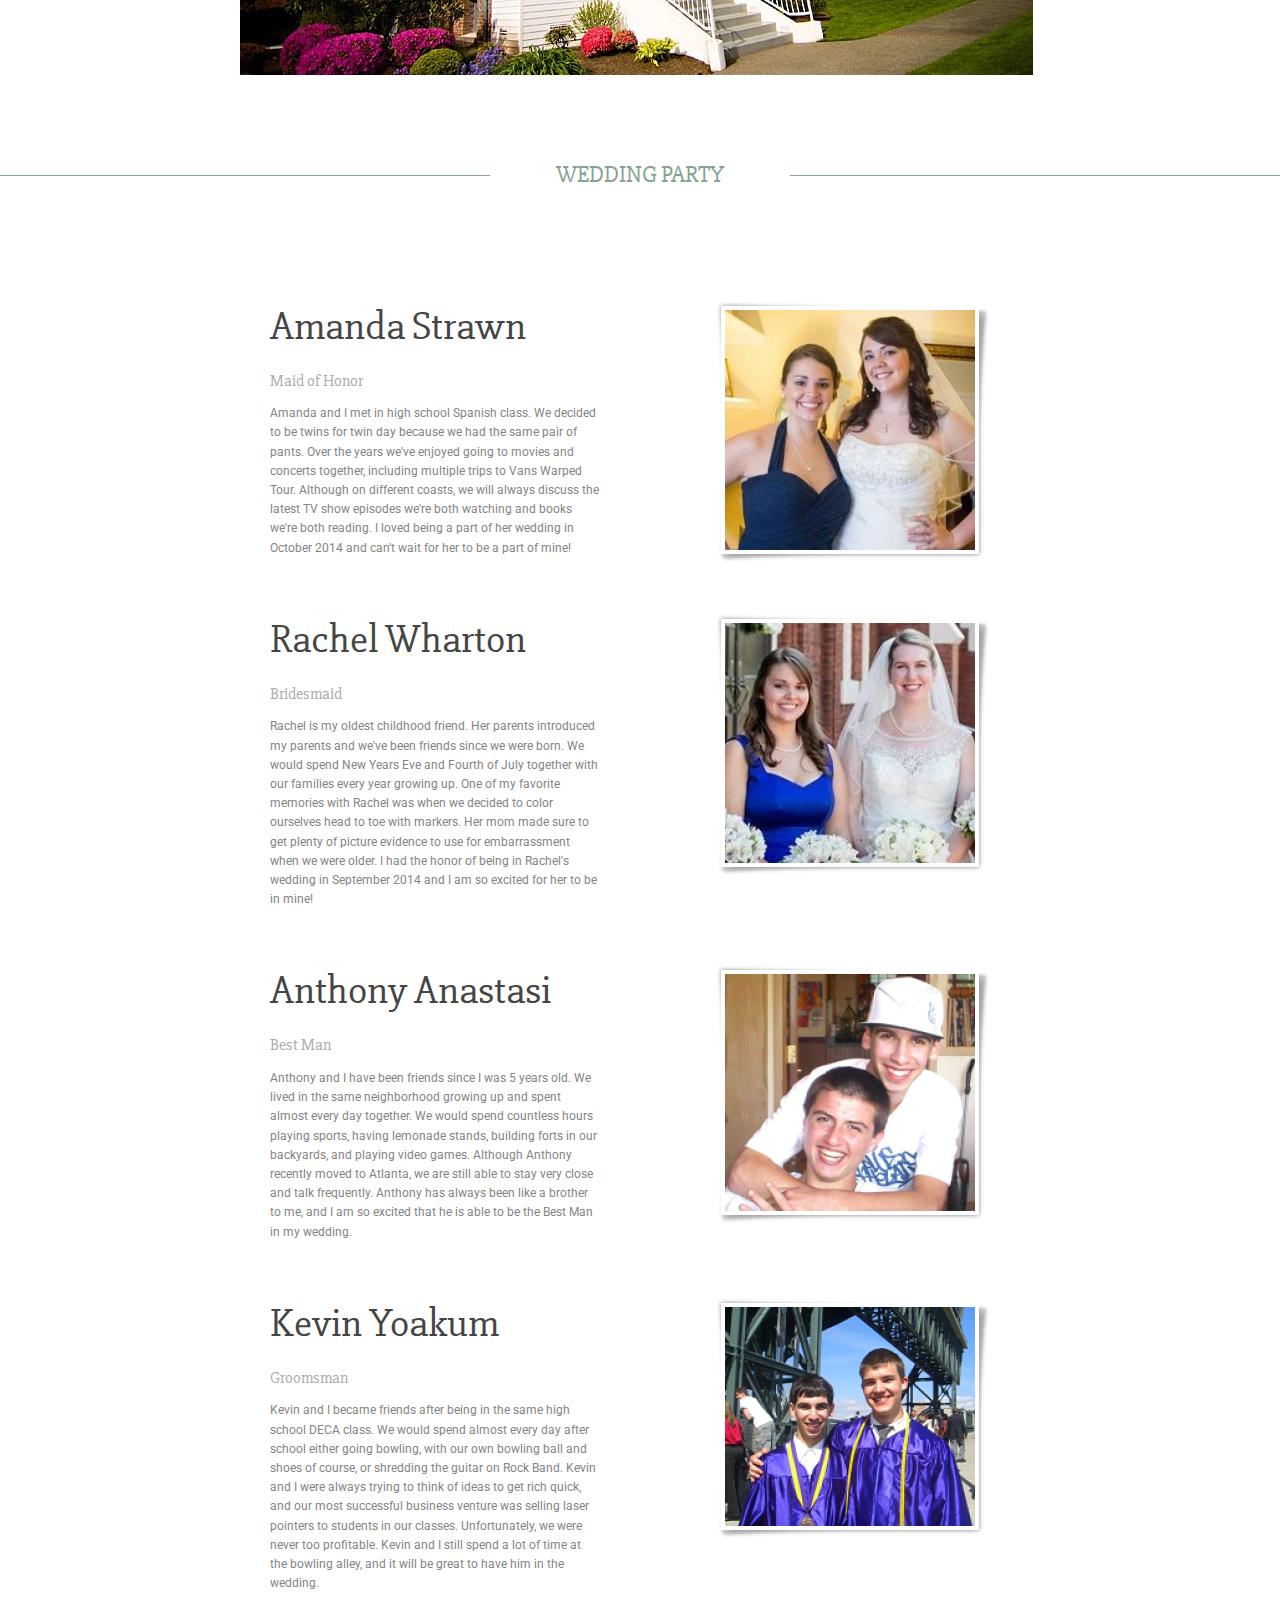
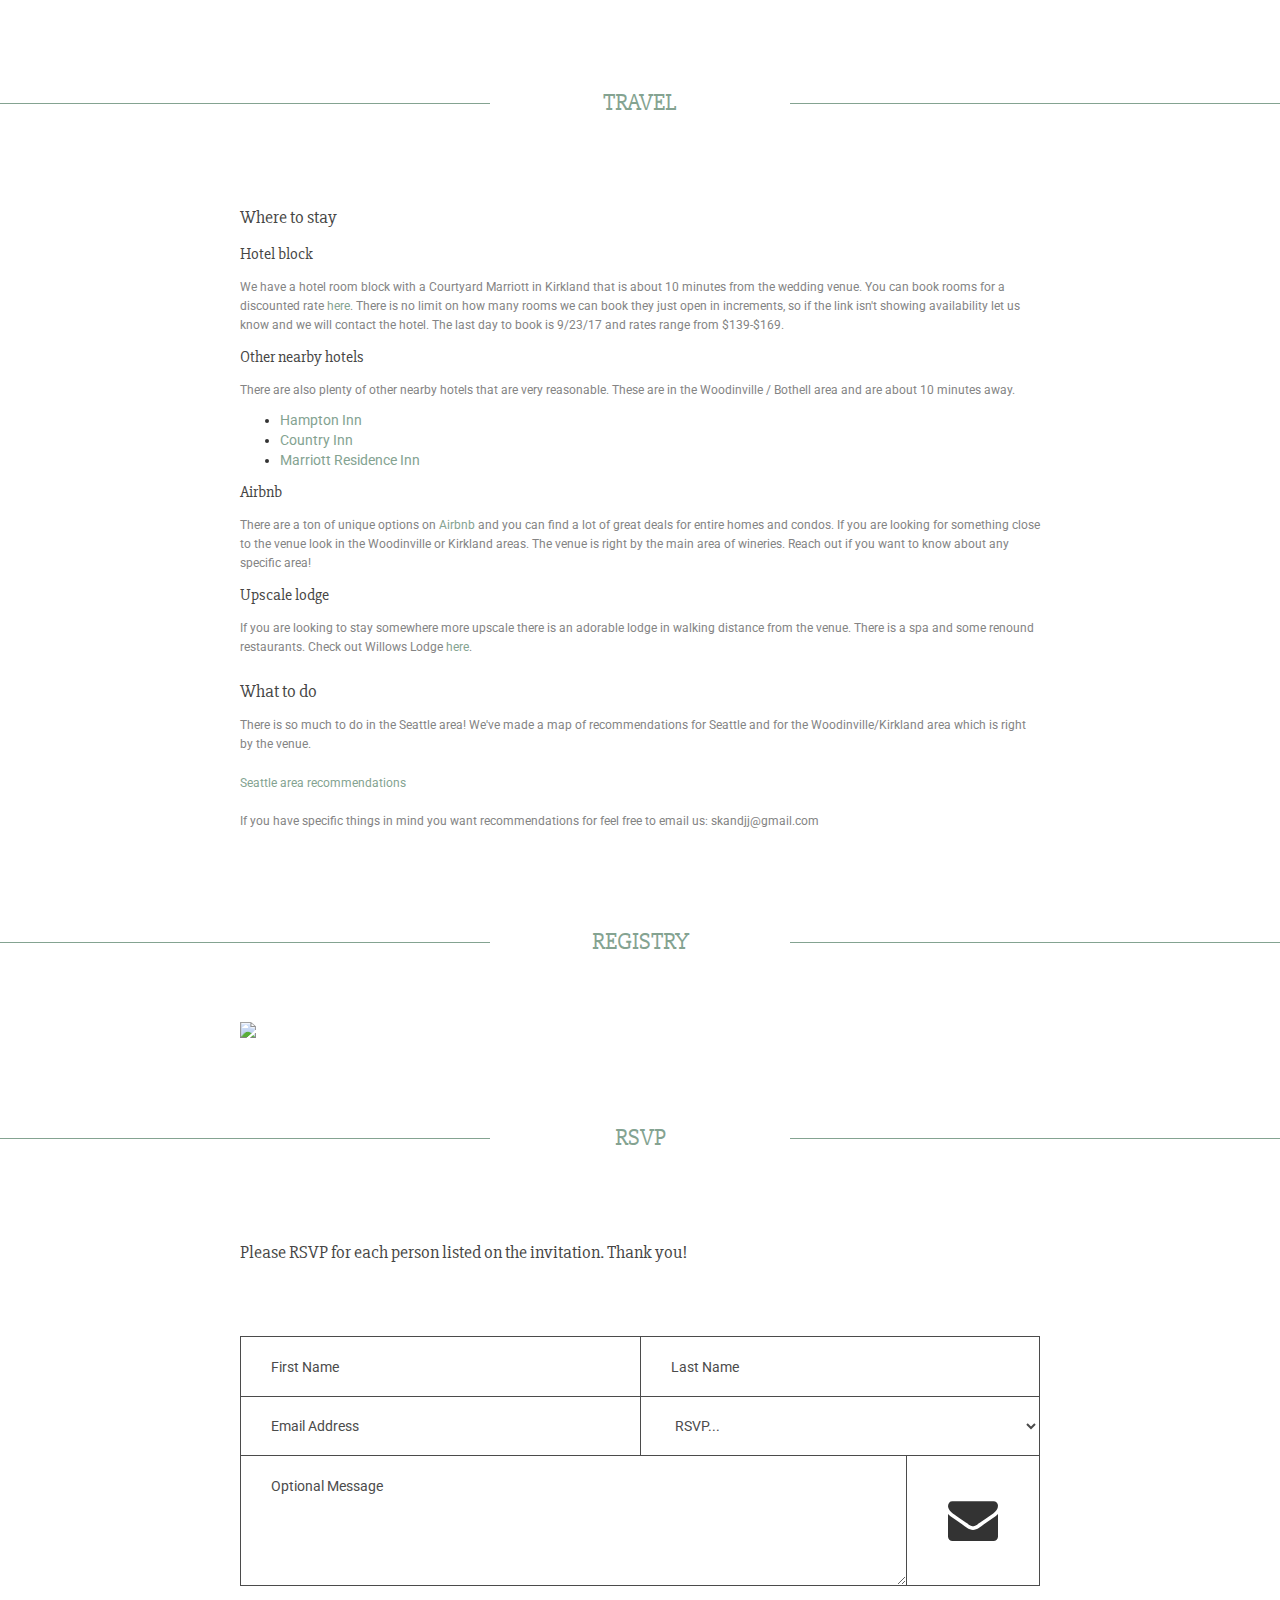
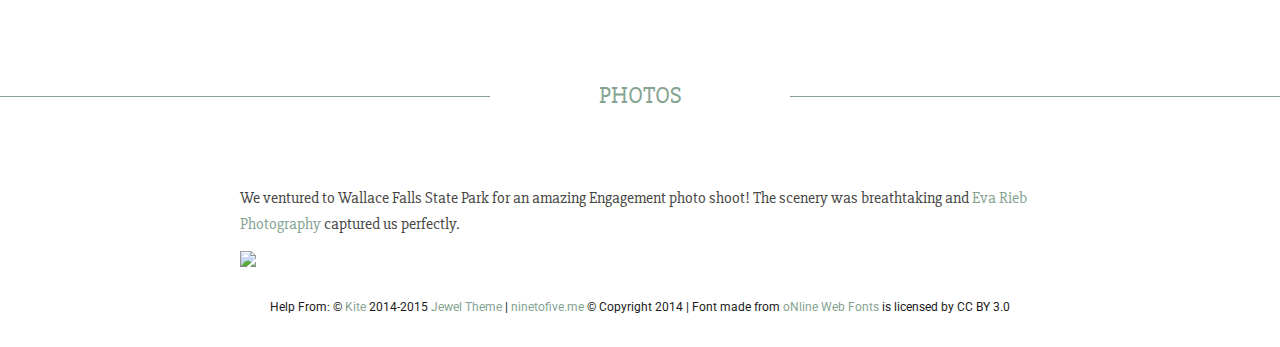
==== commit 7f5ff6b6: "Fix link" ====
--- a/index.html
+++ b/index.html
@@ -81,12 +81,6 @@
 				<h1 class="site-title white">
 					Sarah<span class="melany" style="font-size:50px;vertical-align:bottom"> &amp; </span>Jason
 				</h1>
-				<!-- /.site-title -->
-				<h3 class="section-name">
-					<!--<span>
-						10.14.2017
-					</span>-->
-				</h3>
 				<!-- /.section-name -->
 				<h2 class="section-title white naive">
 					10.14.2017
@@ -243,7 +237,61 @@
 	<section id="" class="section-style">
 		<div class="height-resize">
 			<div class="container">
-				<h3 class="travel-heading">Coming soon!</h3>
+				<h3>Where to stay</h3>
+				<h4>Hotel block</h4>
+				<p> 
+					We have a hotel room block with a Courtyard Marriott in Kirkland that is about 10 minutes from the wedding venue.  You can book rooms for a discounted rate  
+					<a href="http://www.marriott.com/meeting-event-hotels/group-corporate-travel/groupCorp.mi?resLinkData=Kunkler-Jaffe%20Wedding%5Eseatc%60kjwkjwa%7Ckjwkjwb%7Ckjwkjwc%60139-169%60USD%60false%606%6010/13/17%6010/16/17%609/23/17&app=resvlink&stop_mobi=yes"  target="_blank">
+					here</a>. There is no limit on how many rooms we can book they just open in increments, so if the link isn't showing availability let us know and we will contact the hotel.
+					The last day to book is 9/23/17 and rates range from $139-$169. 
+				</p>
+				<h4>Other nearby hotels</h4>
+				<p>
+					There are also plenty of other nearby hotels that are very reasonable. These are in the Woodinville / Bothell area and are about 10 minutes away.
+					<ul>
+						<li>
+							<a href="http://hamptoninn3.hilton.com/en/hotels/washington/hampton-inn-and-suites-seattle-woodinville-wa-SEAWOHX/index.html" target="_blank">
+								Hampton Inn
+							</a> 
+						</li>
+						<li>
+							<a href="https://www.countryinns.com/bothell-hotel-wa-98011/wabothel" target="_blank">
+								Country Inn
+							</a>
+						</li>
+						<li>
+							<a href="http://www.marriott.com/hotels/travel/seabo-residence-inn-seattle-northeast-bothell/?scid=bb1a189a-fec3-4d19-a255-54ba596febe2" target="_blank">
+								Marriott Residence Inn
+							</a>
+						</li>
+					</ul>
+				</p>
+				<h4>Airbnb</h4>
+				<p>
+					There are a ton of unique options on 
+					<a href="https://www.airbnb.com/s/Woodinville--WA--United-States?guests=2&adults=2&children=0&infants=0&checkin=10%2F13%2F2017&checkout=10%2F15%2F2017&ss_id=4ku01ue1&ss_preload=true&source=bb&page=1&s_tag=iB674IP_&allow_override%5B%5D=" target="_blank">
+						Airbnb
+					</a> 
+						and you can find a lot of great deals for entire homes and condos.  If you are looking for something close to the venue
+					look in the Woodinville or Kirkland areas. The venue is right by the main area of wineries. Reach out if you want to know about any specific area!
+				</p>
+				<h4>Upscale lodge</h4>
+				<p>
+					If you are looking to stay somewhere more upscale there is an adorable lodge in walking distance from the venue. There
+					is a spa and some renound restaurants. Check out Willows Lodge 
+					<a href="https://www.willowslodge.com/" target="_blank">here</a>.
+				</p>
+				<h3>What to do</h3>
+				<p>
+					There is so much to do in the Seattle area!  We've made a map of recommendations for Seattle and for the Woodinville/Kirkland area
+					which is right by the venue.
+					<br/> <br/>
+					<a href="https://www.google.com/maps/d/u/0/viewer?mid=1GTzu-uy9XRyY8o_3Zm2wLCxgIiE&ll=47.589368209252825%2C-122.11365795&z=11" target="_blank">
+						Seattle area recommendations
+					</a>
+					<br/> <br/>
+					If you have specific things in mind you want recommendations for feel free to email us: skandjj@gmail.com
+				</p>
 			</div>
 		</div>
 	</section>
@@ -274,7 +322,7 @@
 	<section id="contact" class="section-style">
 		<div class="height-resize">
 			<div class="container">
-				<h3 class="rsvp-heading">Please RSVP for each person listed on the invitation. Thank you!</h3>
+				<h3>Please RSVP for each person listed on the invitation. Thank you!</h3>
 				<form id="contact-form" class="clearfix">
 					<div class="contact-box-hide">
 						<div class="col-sm-6">
@@ -329,12 +377,12 @@
 	<section id="" class="section-style">
 		<div class="height-resize">
 			<div class="container">
-				<h3>
+				<h4>
 					We ventured to Wallace Falls State Park for an amazing Engagement photo shoot! The scenery was breathtaking and 
 					<a href="http://evariebphoto.com/">
 					Eva Rieb Photography
 					</a> captured us perfectly.
-				</h3>
+				</h4>
 				<img src="images/us/collage5.jpg">
 			</div>
 		</div>
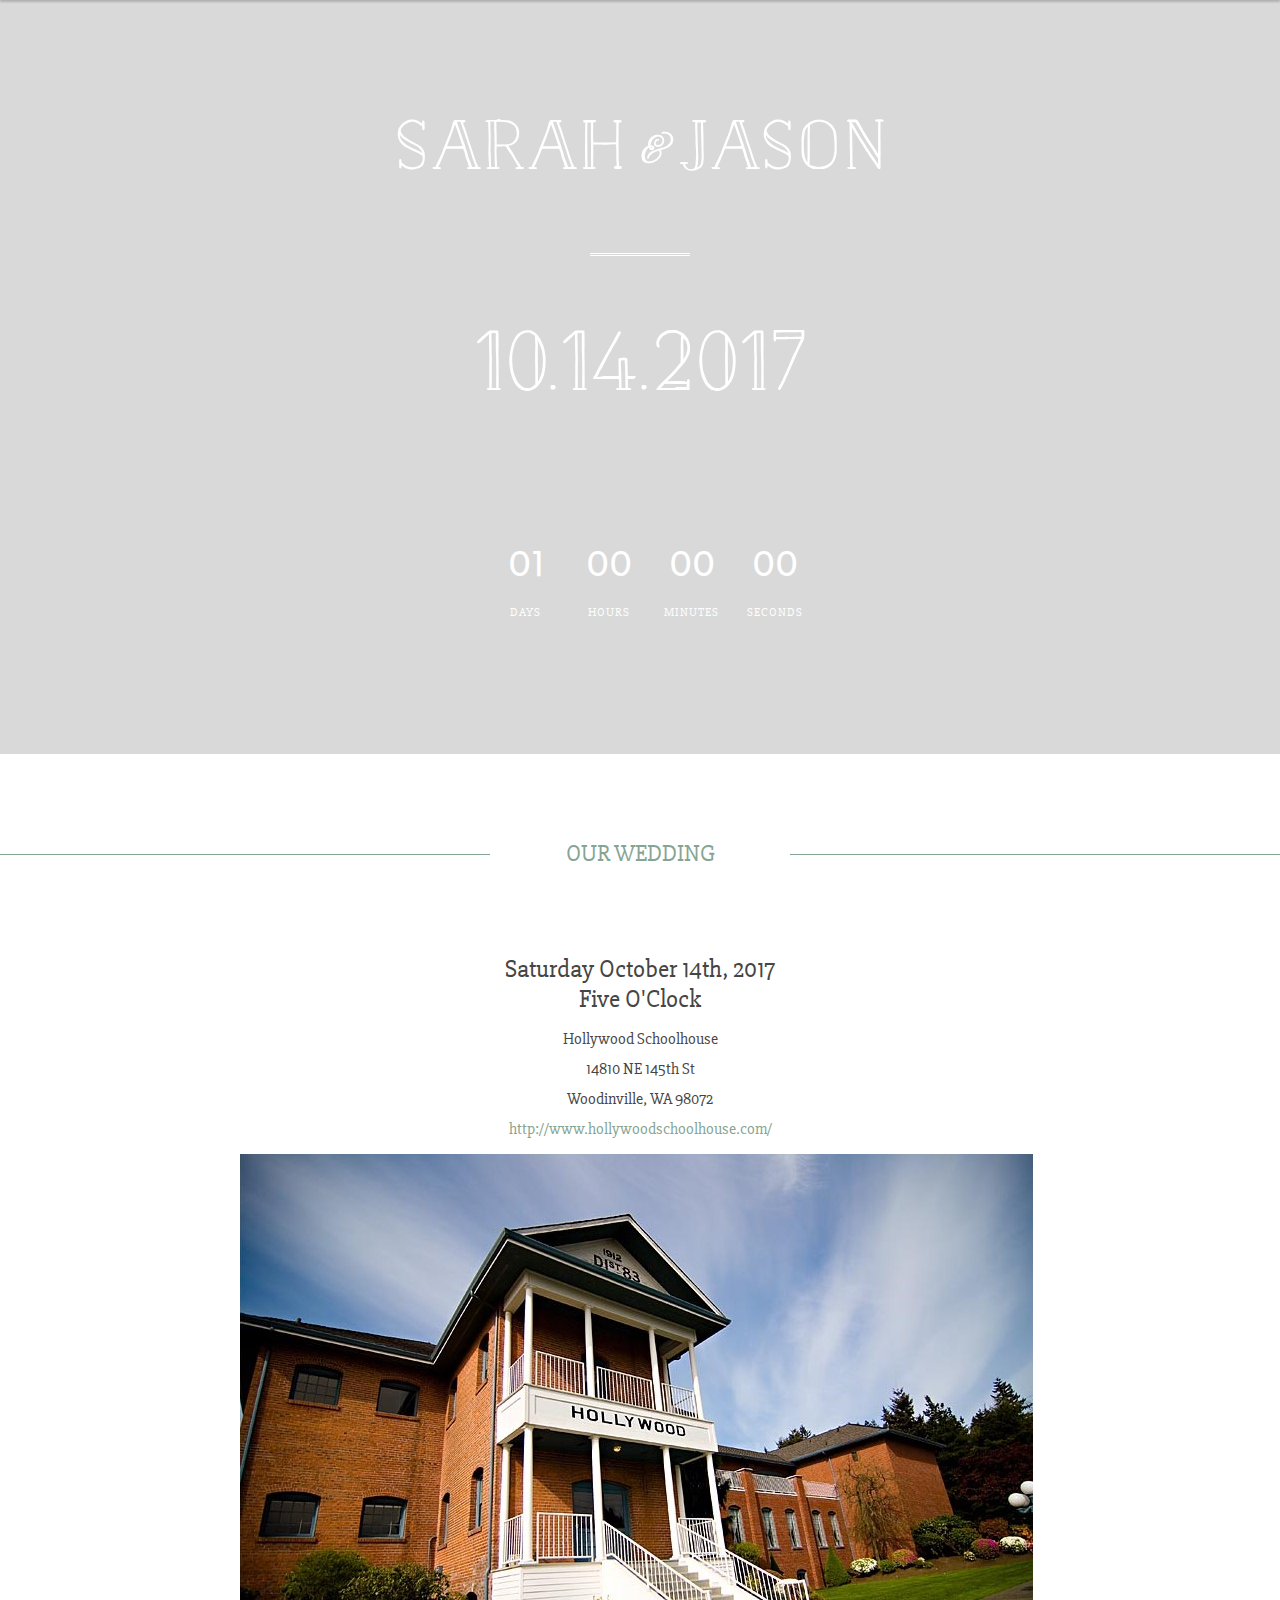
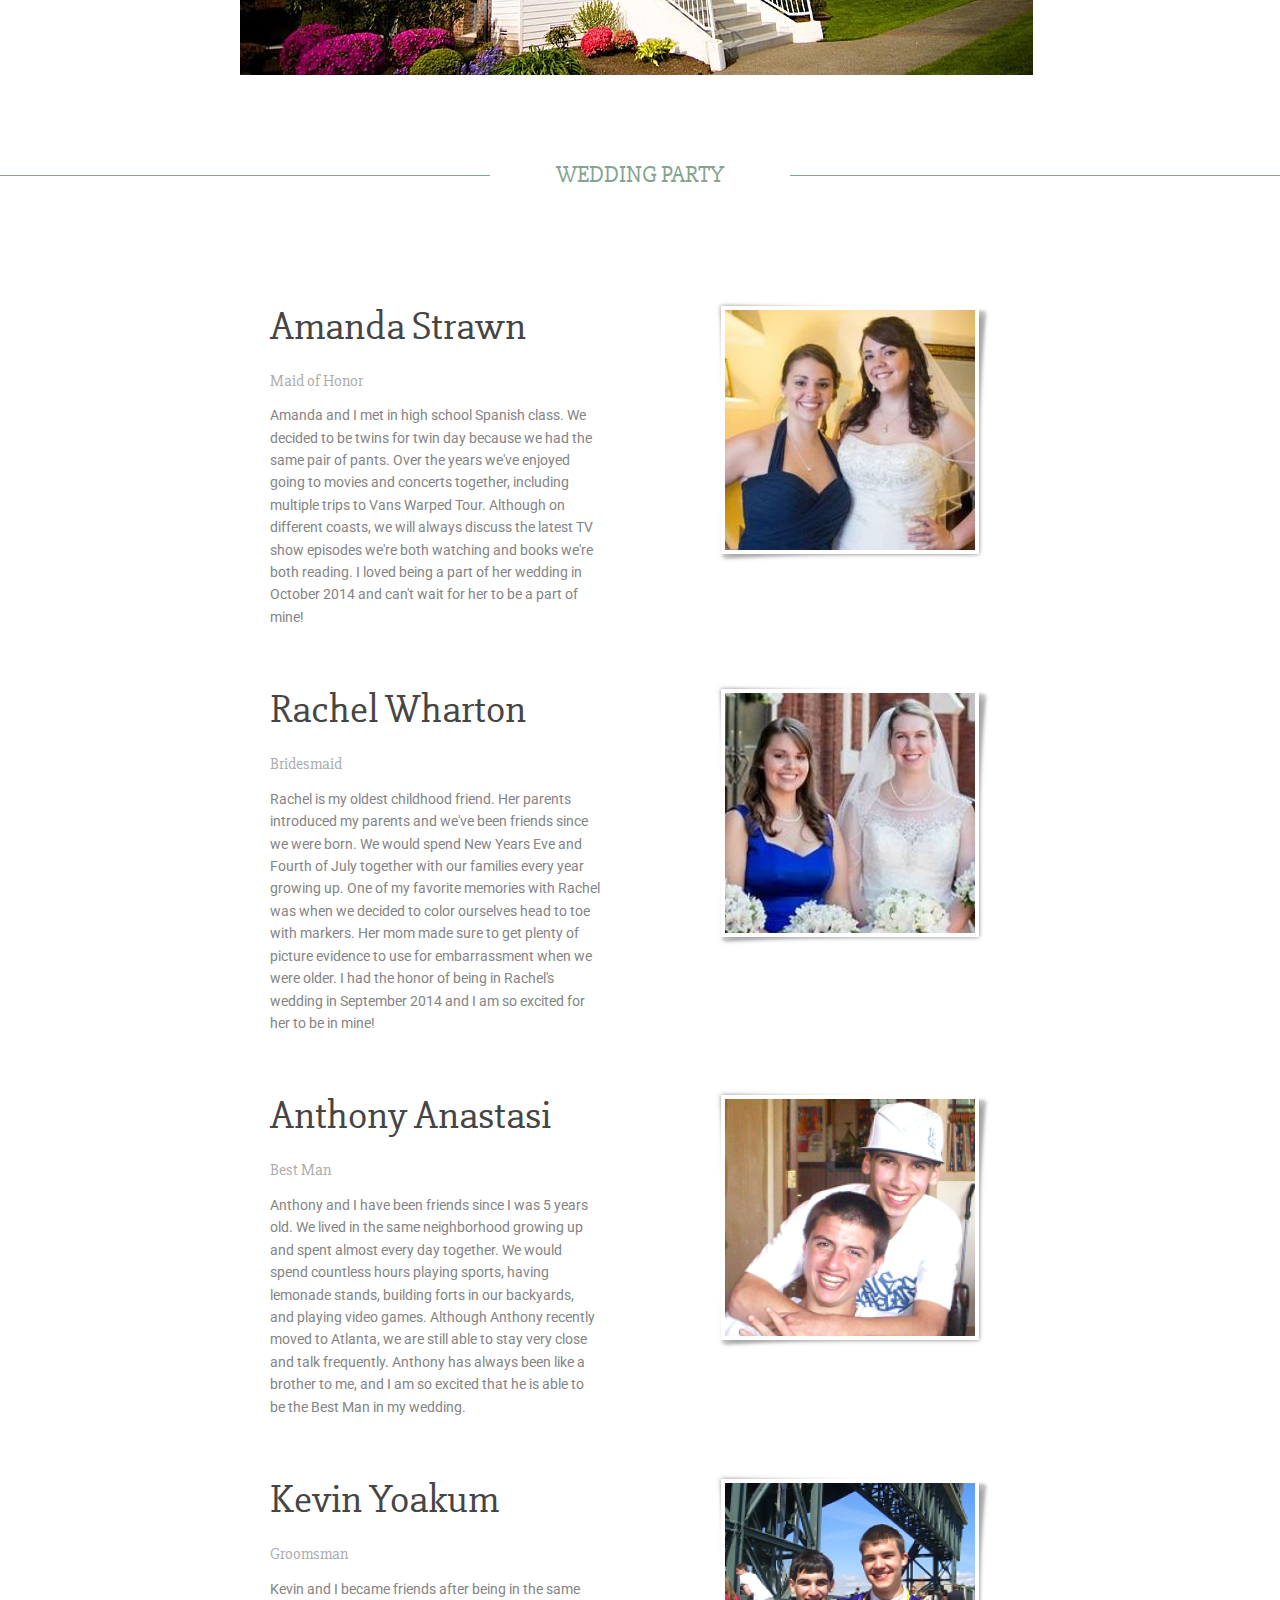
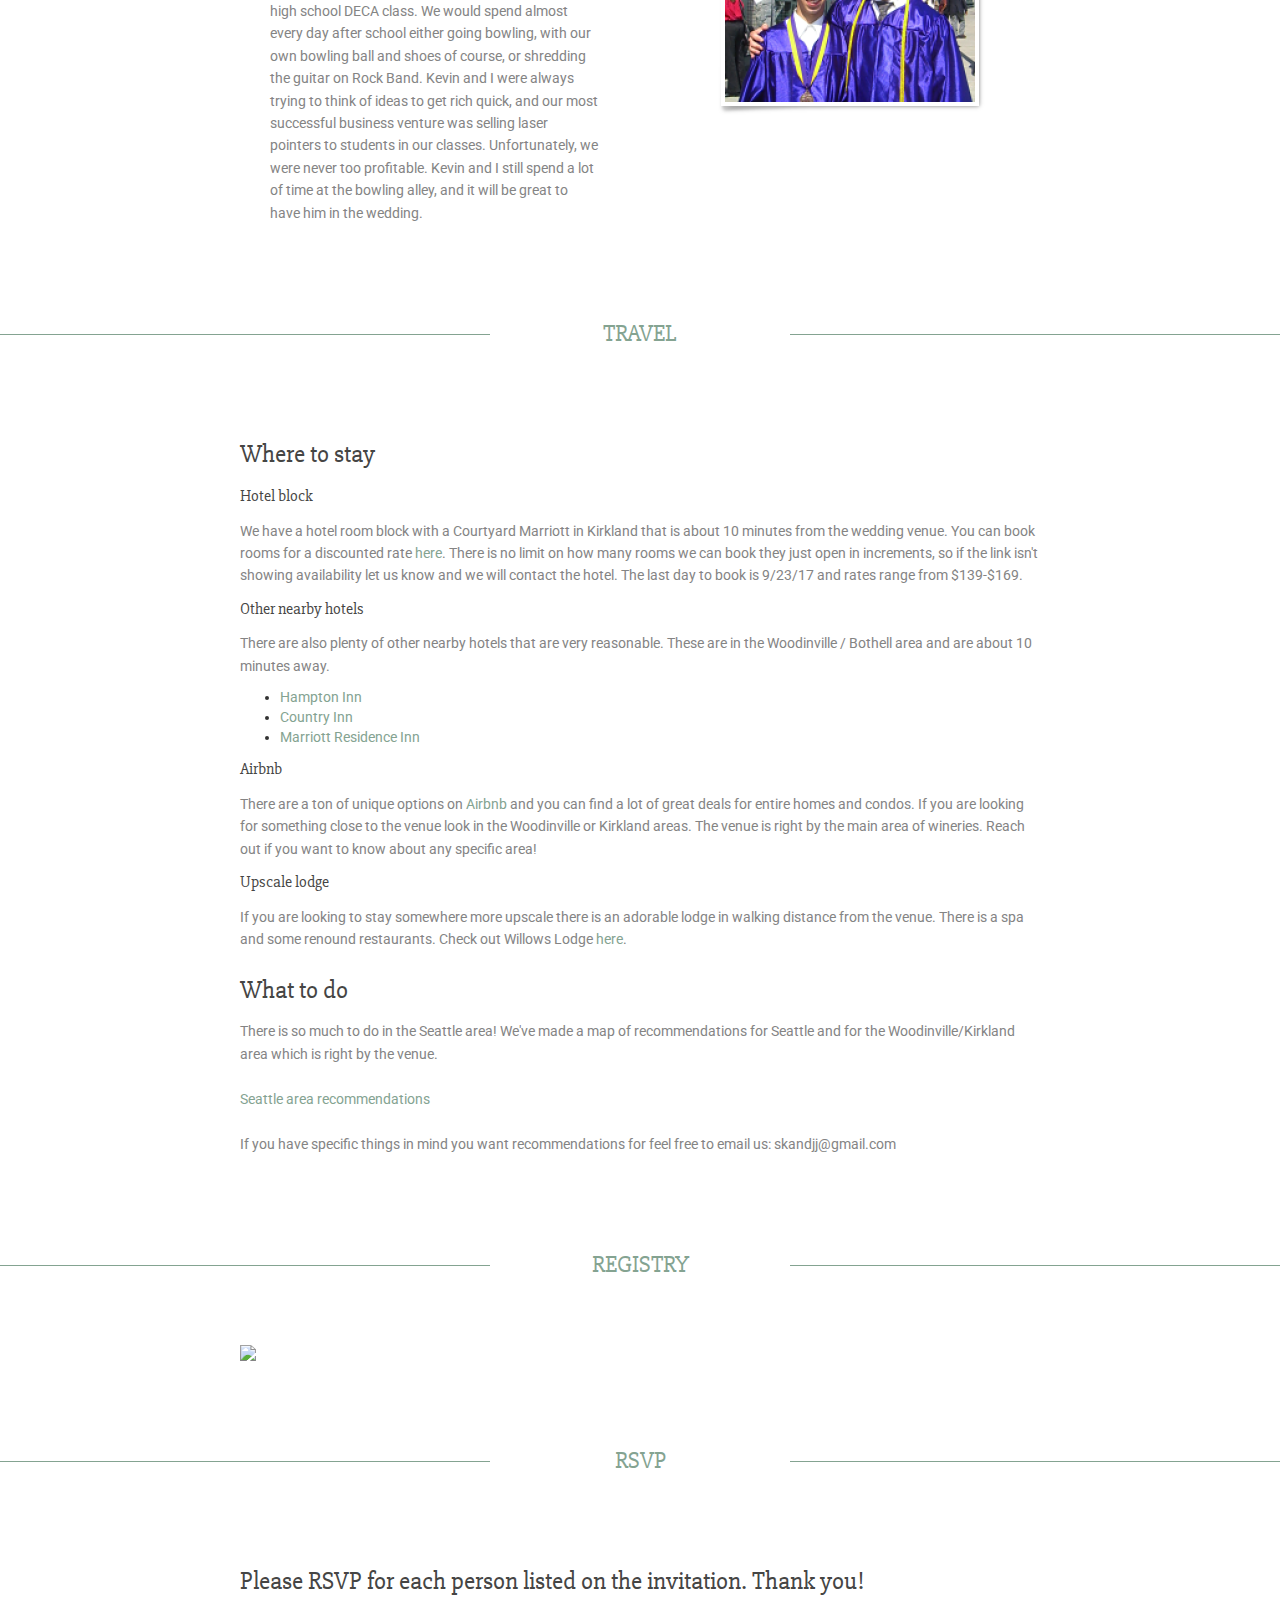
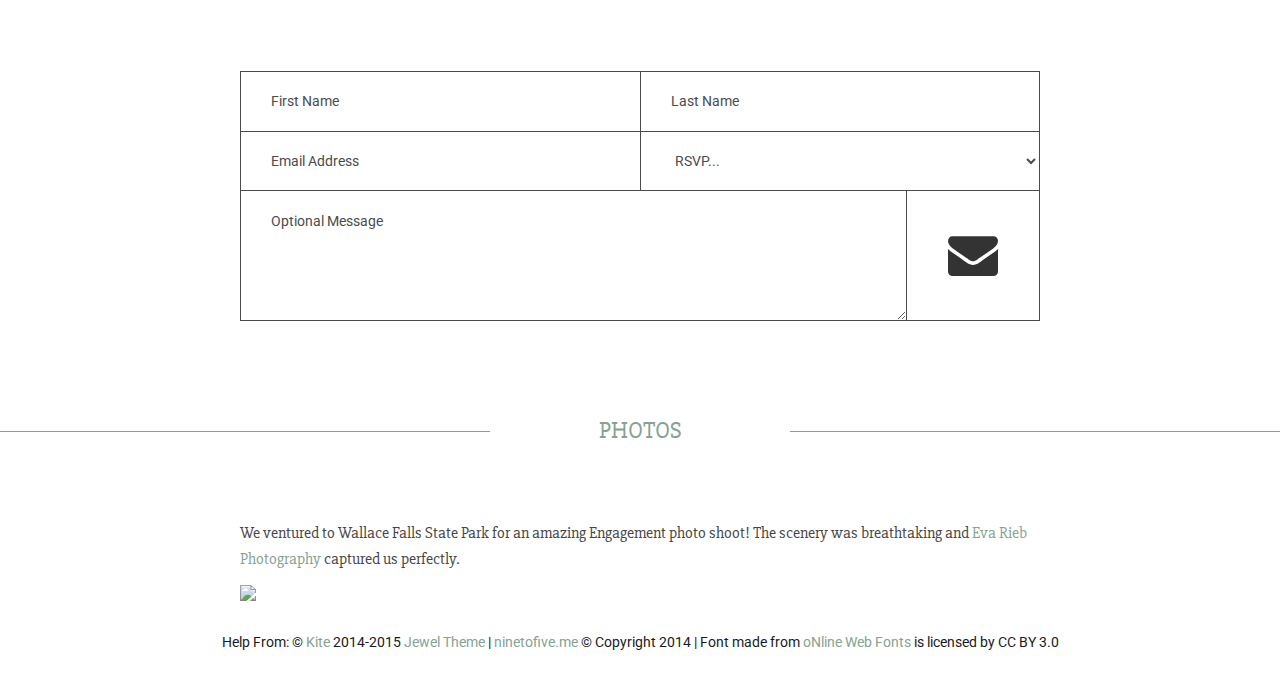
==== commit 4ff52b8f: "Add loading for RSVP" ====
--- a/index.html
+++ b/index.html
@@ -351,7 +351,6 @@
 						</div>
 						<div class="col-sm-2">
 							<button id="contact-submit" class="btn custom-btn col-xs-12" type="submit" name="submit"><i class="fa fa-envelope"></i></button>
-							<!--<span id="contact-loading" class="btn custom-btn col-xs-12"> <i class="fa fa-envelope"></i> </span>-->
 						</div>
 					</div>
 					<!-- /.contact-box-hide -->
--- a/assets/css/style.css
+++ b/assets/css/style.css
@@ -151,7 +151,7 @@
 p {
 	line-height: 1.6em;
 	color: #848484;
-	font-size: 12px;
+	font-size: 14px;
 }
 h1 {
 	font-family: 'Slabo 27px', serif;
@@ -172,7 +172,7 @@
 	line-height: 1.6em;
 	color: #454544;
 	text-decoration: none;
-	font-size: 18px;
+	font-size: 25px;
 }
 h4 {
 	font-family: 'Slabo 27px', serif;
@@ -779,7 +779,7 @@
 #preloader{
 	position: fixed;
 	width: 100%;
-	background: rgba(255,255,255,.97);
+	background: rgba(255,255,255,.60);
 	height: 100%;
 	z-index: 99999999999;
 
@@ -941,7 +941,7 @@
 	        animation: load 0.8s linear 0.8s infinite;
 }
 #loader .lading{
-	background-image: url(../images/loading.gif);
+	/*background-image: url(../images/loading.gif);*/
 	background-repeat: no-repeat;
 	position: absolute;
 	left: 0;
